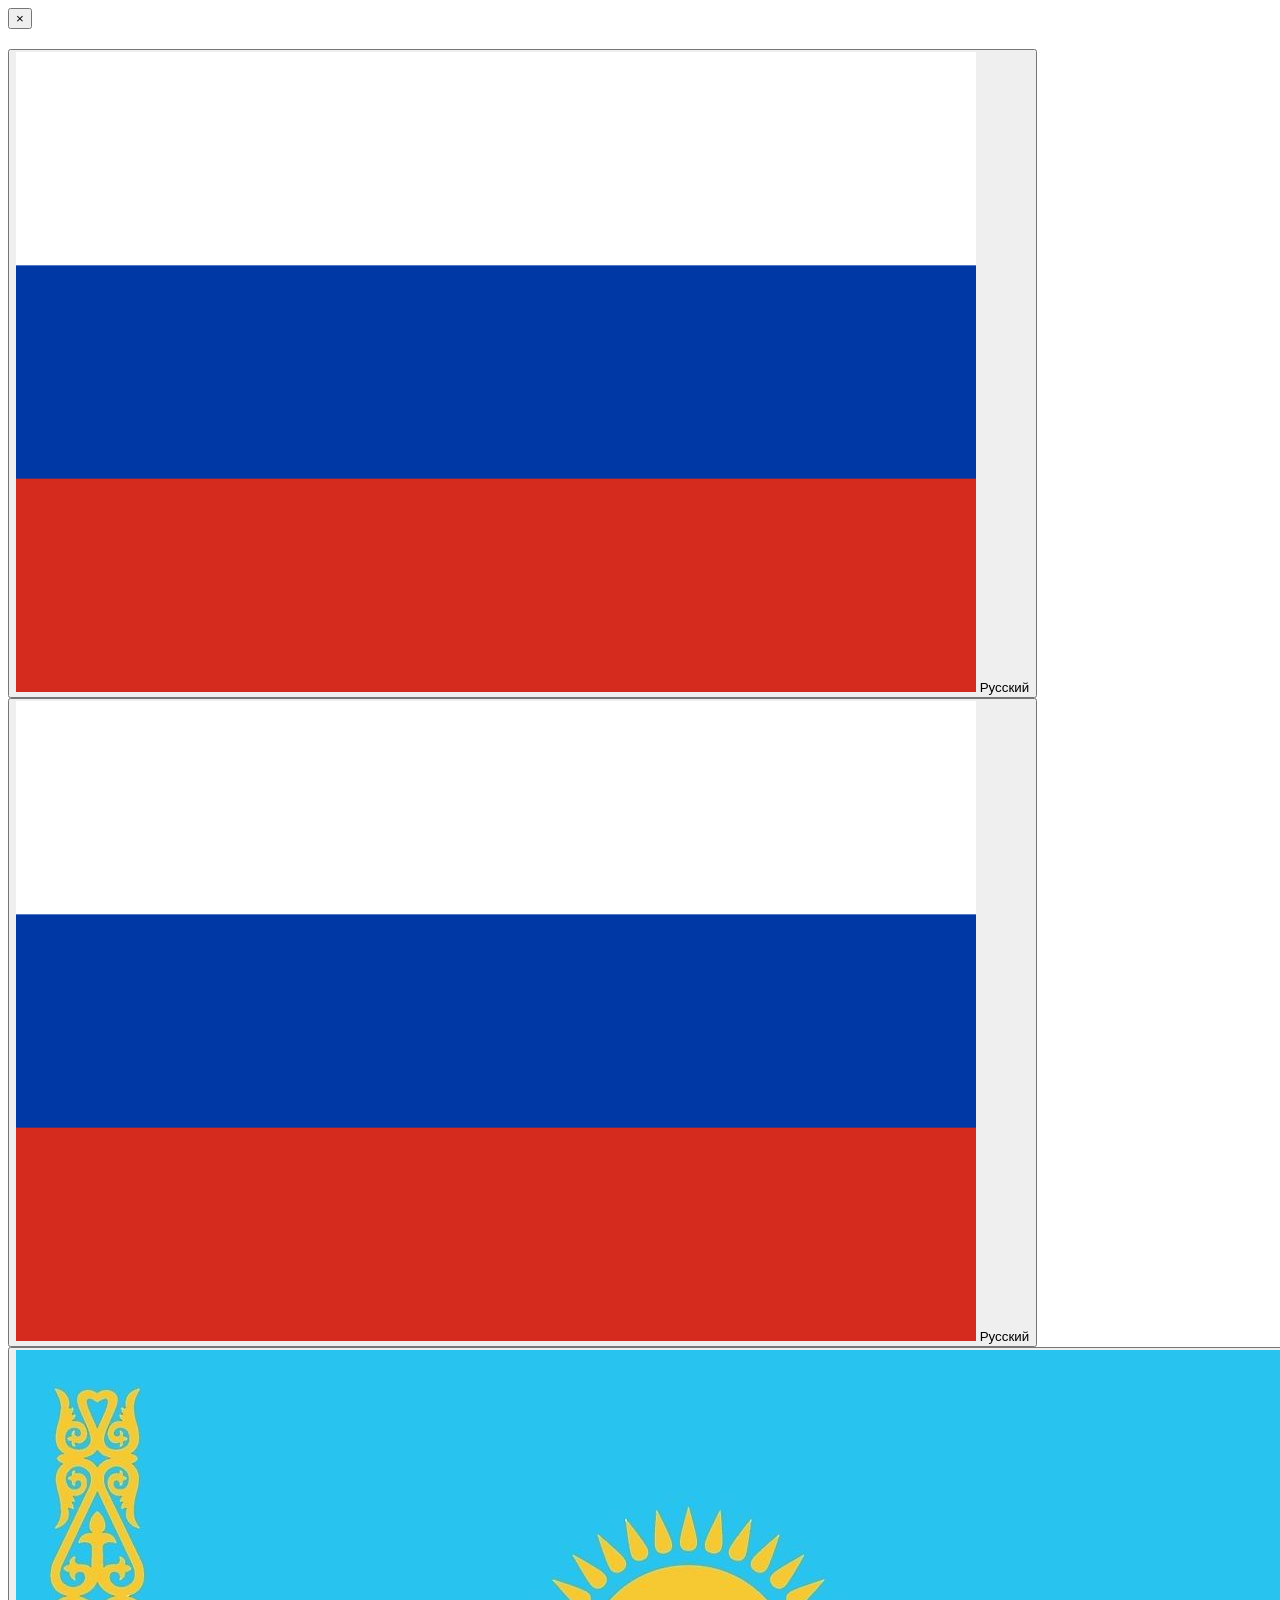
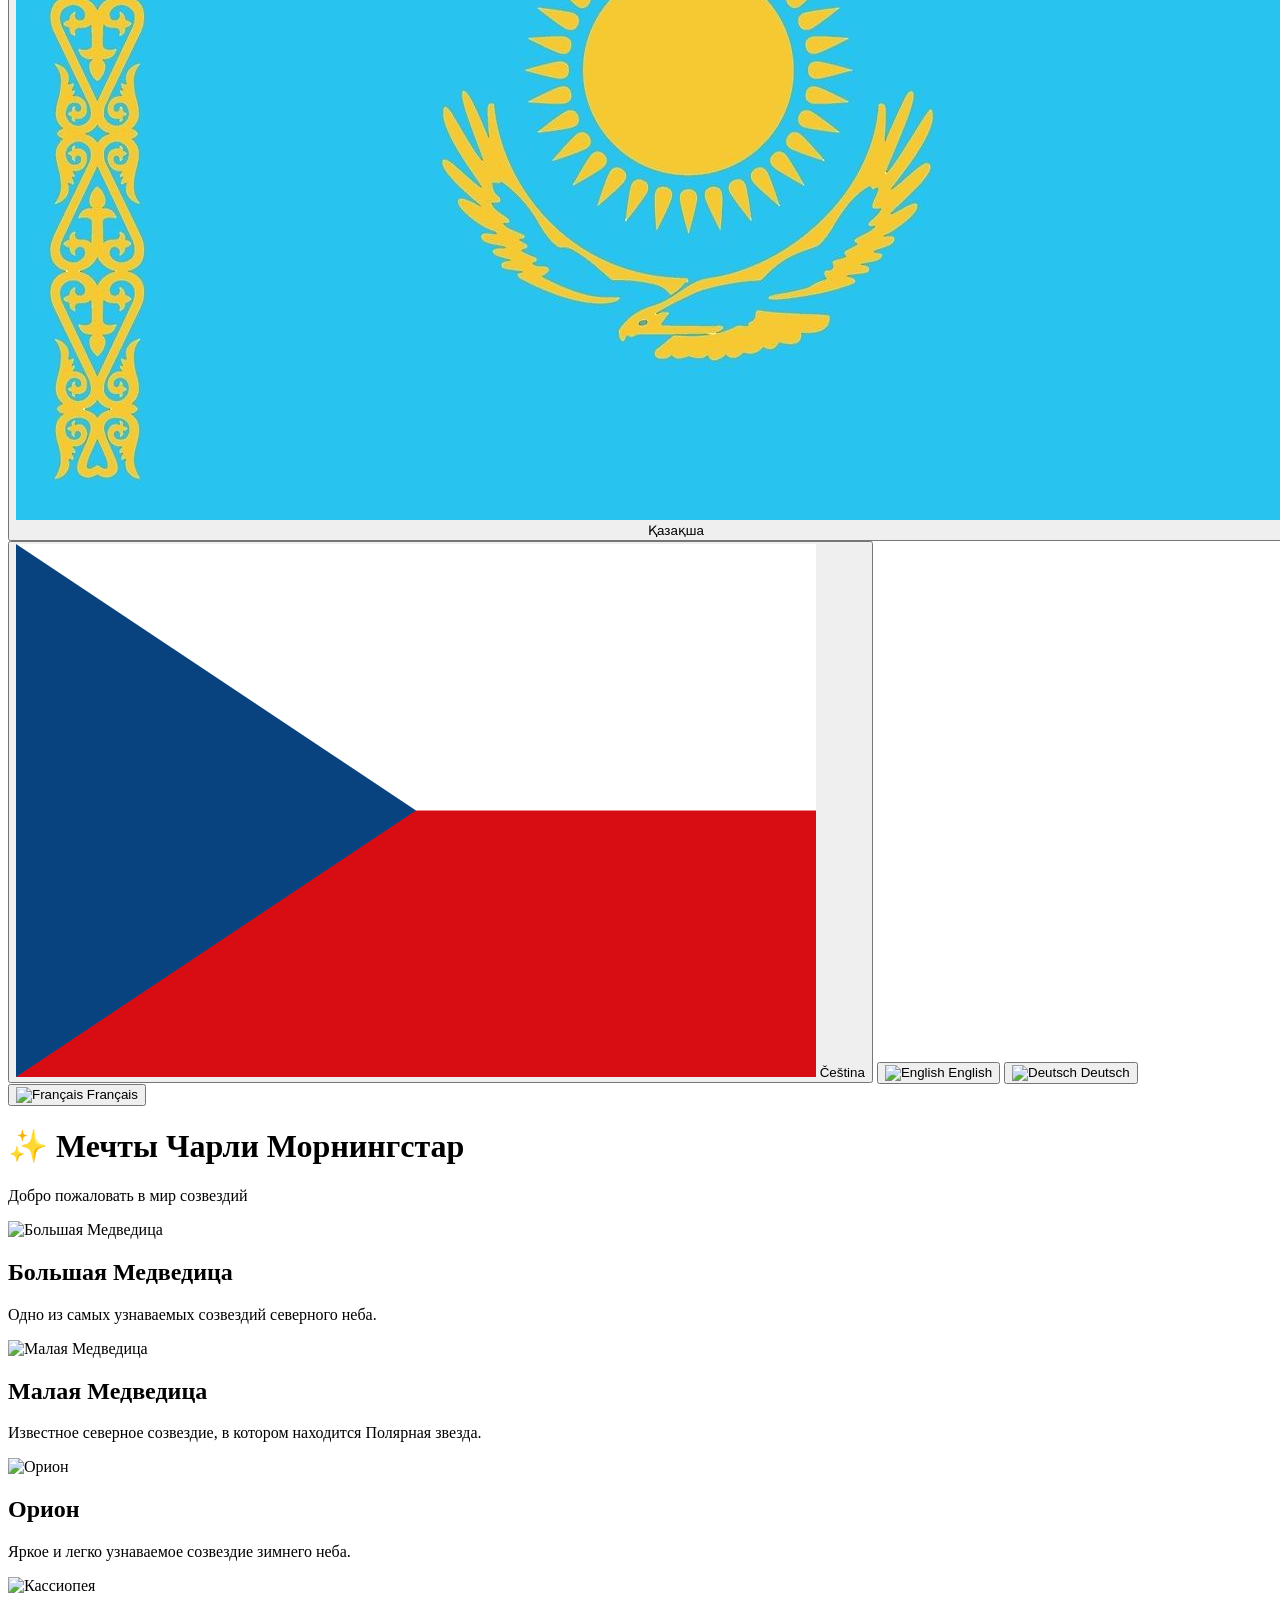
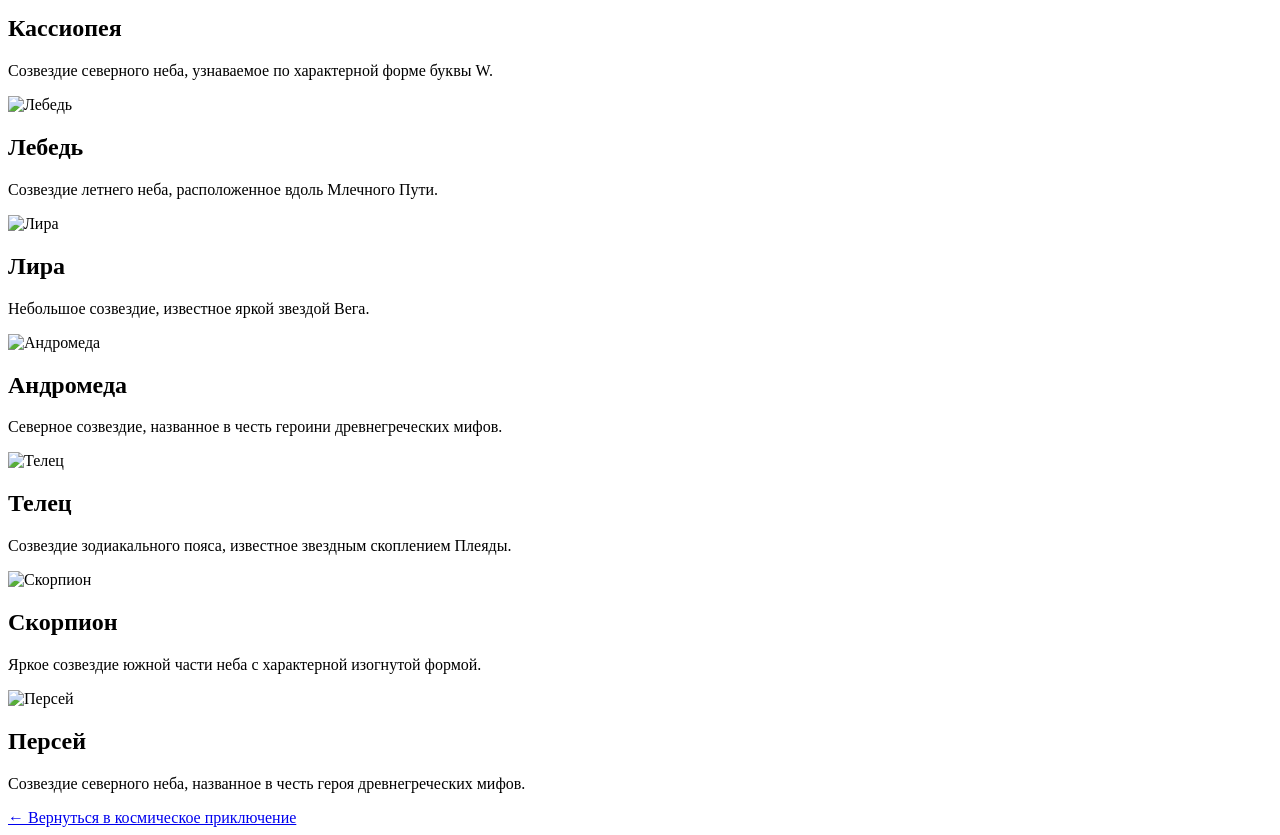
==== constellations.html @ 30974a4d "Добавлена страница созвездий" ====
<!DOCTYPE html>
<html lang="ru">
<head>
    <meta charset="UTF-8">
    <meta name="viewport" content="width=device-width, initial-scale=1.0">
    <title>Мечты Чарли Морнингстар</title>

    <link rel="stylesheet" href="constellations.css">
    <script src="script.js"></script>
</head>
<div id="constellation-modal" class="modal">
    <div class="modal-content">
        <button class="modal-close" onclick="closeModal()">×</button>
        <img id="modal-image" src="" alt="">
        <h2 id="modal-title"></h2>
        <p id="modal-description"></p>
    </div>
</div>

<script>
let currentConstellation = null;

function openModal(title, image, description) {
    currentConstellation = title;
    const data = constellationTranslations[currentLanguage];

    const translatedTitle =
        data?.names?.[title] || title;

    const translatedDescription =
        data?.descriptions?.[title] || description;

    document.getElementById("modal-title").textContent = translatedTitle;
    document.getElementById("modal-image").src = image;
    document.getElementById("modal-image").alt = translatedTitle;
    document.getElementById("modal-description").textContent = translatedDescription;

    document.getElementById("constellation-modal").style.display = "flex";
}

function closeModal() {
    document.getElementById("constellation-modal").style.display = "none";
}

document.getElementById("constellation-modal").addEventListener("click", function(event) {
    if (event.target === this) {
        closeModal();
    }
});

document.addEventListener("keydown", function(event) {
    if (event.key === "Escape") {
        closeModal();
    }
});
</script>
<body>

    <div class="space-background">
    <div class="stars"></div>
    <div class="meteor meteor-1"></div>
    <div class="meteor meteor-2"></div>
    <div class="meteor meteor-3"></div>
</div>

    <header class="constellation-header">
        <div class="language-menu">
    <button
        class="language-button"
        id="languageButton"
        onclick="toggleLanguageMenu()"
    >
        <img src="images/russia.png" alt="Русский">
        Русский
    </button>

    <div class="language-dropdown" id="languageDropdown">
        <button onclick="changeLanguage('ru')">
            <img src="images/russia.png" alt="Русский">
            Русский
        </button>

        <button onclick="changeLanguage('kk')">
            <img src="images/kazakhstan.png" alt="Қазақша">
            Қазақша
        </button>

        <button onclick="changeLanguage('cs')">
            <img src="images/czechia.png" alt="Čeština">
            Čeština
        </button>
        <button onclick="changeLanguage('en')">
            <img src="images/usa.png" alt="English">
            English
        </button>
        <button onclick="changeLanguage('de')">
            <img src="images/germany.png" alt="Deutsch">
            Deutsch
        </button>
        <button onclick="changeLanguage('fr')">
    <img src="images/france.png" alt="Français">
    Français
</button>
    </div>
</div>
        <h1 id="constellationTitle">✨ Мечты Чарли Морнингстар</h1>
        <p id="constellationSubtitle">Добро пожаловать в мир созвездий</p>
    </header>

    <main class="constellation-space">

       <div class="constellation-list">

        <div class="constellation-card" data-constellation="Большая Медведица"
     onclick="openModal(
        'Большая Медведица',
        './images/big_dipper.jpg',
        'Одно из самых узнаваемых созвездий северного неба. Ярчайшая звезда — Алиот.'
     )">
        <img src="./images/big_dipper.jpg" alt="Большая Медведица">
        <h2>Большая Медведица</h2>
        <p>Одно из самых узнаваемых созвездий северного неба.</p>
    </div>
<div class="constellation-card" data-constellation="Малая Медведица"
     onclick="openModal(
        'Малая Медведица',
        './images/ursa_minor.jpg',
        'Северное созвездие, в котором находится Полярная звезда.'
     )">
        <img src="images/ursa_minor.jpg" alt="Малая Медведица">
        <h2>Малая Медведица</h2>
        <p>Известное северное созвездие, в котором находится Полярная звезда.</p>
    </div>

    <div class="constellation-card" data-constellation="Орион"
     onclick="openModal(
        'Орион',
        './images/orion.jpg',
        'Одно из самых узнаваемых созвездий зимнего неба.'
     )">
        <img src="images/orion.jpg" alt="Орион">
        <h2>Орион</h2>
        <p>Яркое и легко узнаваемое созвездие зимнего неба.</p>
    </div>

    <div class="constellation-card" data-constellation="Кассиопея"
     onclick="openModal(
        'Кассиопея',
        './images/cassiopeia.jpg',
        'Северное созвездие, известное характерной формой буквы W.'
     )">
        <img src="images/cassiopeia.jpg" alt="Кассиопея">
        <h2>Кассиопея</h2>
        <p>Созвездие северного неба, узнаваемое по характерной форме буквы W.</p>
    </div>

    <div class="constellation-card" data-constellation="Лебедь"
     onclick="openModal(
        'Лебедь',
        './images/cygnus.jpg',
        'Созвездие северного неба, расположенное вдоль Млечного Пути.'
     )">
        <img src="images/cygnus.jpg" alt="Лебедь">
        <h2>Лебедь</h2>
        <p>Созвездие летнего неба, расположенное вдоль Млечного Пути.</p>
    </div>

    <div class="constellation-card" data-constellation="Лира"
     onclick="openModal(
        'Лира',
        './images/lyra.jpg',
        'Небольшое созвездие, известное яркой звездой Вега.'
     )">
        <img src="images/lyra.jpg" alt="Лира">
        <h2>Лира</h2>
        <p>Небольшое созвездие, известное яркой звездой Вега.</p>
    </div>

    <div class="constellation-card" data-constellation="Андромеда"
     onclick="openModal(
        'Андромеда',
        './images/andromeda.jpg',
        'Северное созвездие, названное в честь героини древнегреческих мифов.'
     )">
        <img src="images/andromeda.jpg" alt="Андромеда">
        <h2>Андромеда</h2>
        <p>Северное созвездие, названное в честь героини древнегреческих мифов.</p>
    </div>

    <div class="constellation-card" data-constellation="Телец"
     onclick="openModal(
        'Телец',
        './images/taurus.jpg',
        'Зодиакальное созвездие, известное звездным скоплением Плеяды.'
     )">
        <img src="images/taurus.jpg" alt="Телец">
        <h2>Телец</h2>
        <p>Созвездие зодиакального пояса, известное звездным скоплением Плеяды.</p>
    </div>

    <div class="constellation-card" data-constellation="Скорпион"
     onclick="openModal(
        'Скорпион',
        './images/scorpius.jpg',
        'Яркое созвездие южного неба с характерной изогнутой формой.'
     )">
        <img src="images/scorpius.jpg" alt="Скорпион">
        <h2>Скорпион</h2>
        <p>Яркое созвездие южной части неба с характерной изогнутой формой.</p>
    </div>

    <div class="constellation-card" data-constellation="Персей"
     onclick="openModal(
        'Персей',
        './images/perseus.jpg',
        'Созвездие северного неба, названное в честь героя древнегреческих мифов.'
     )">
        <img src="images/perseus.jpg" alt="Персей">
        <h2>Персей</h2>
        <p>Созвездие северного неба, названное в честь героя древнегреческих мифов.</p>
</div>
</div>

    </main>

    <a href="index.html" class="back-button" id="constellationBack">
        ← Вернуться в космическое приключение
    </a>
<script src="constellations.js"></script>
</body>
</html>
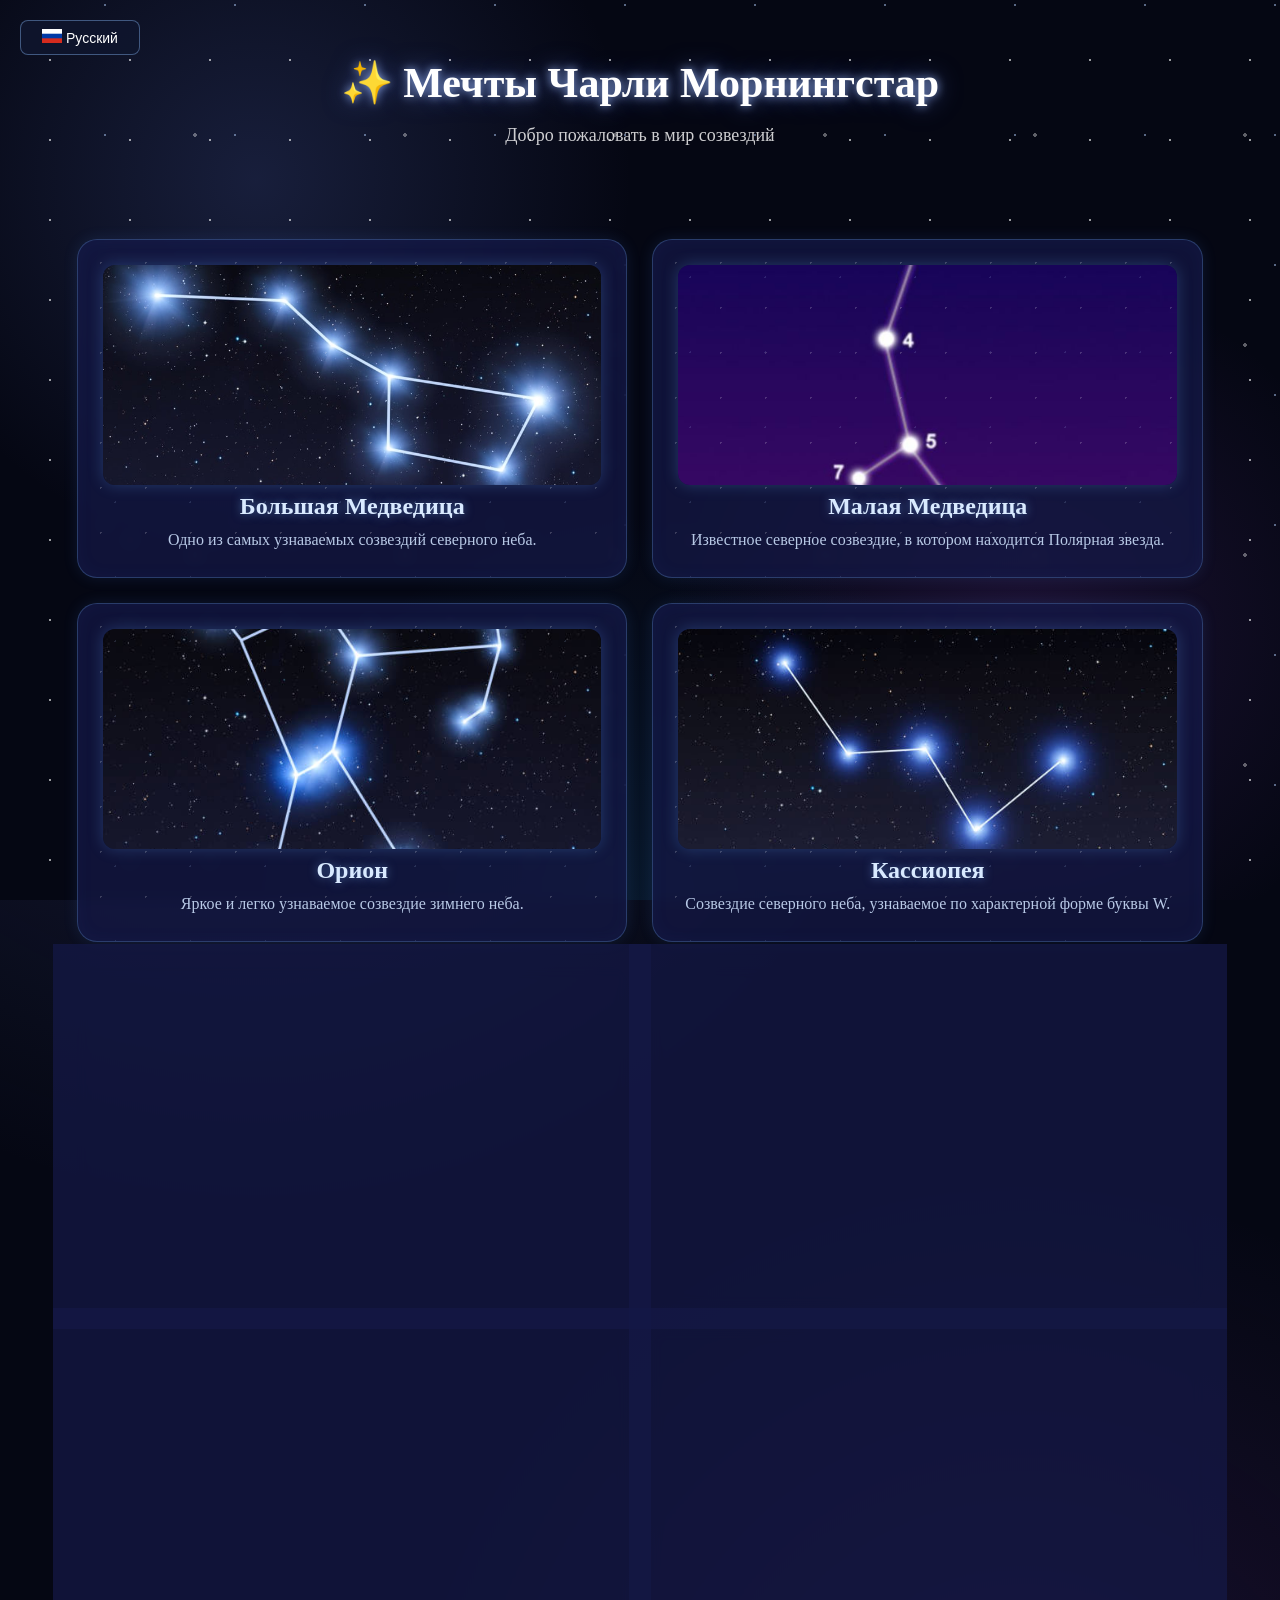
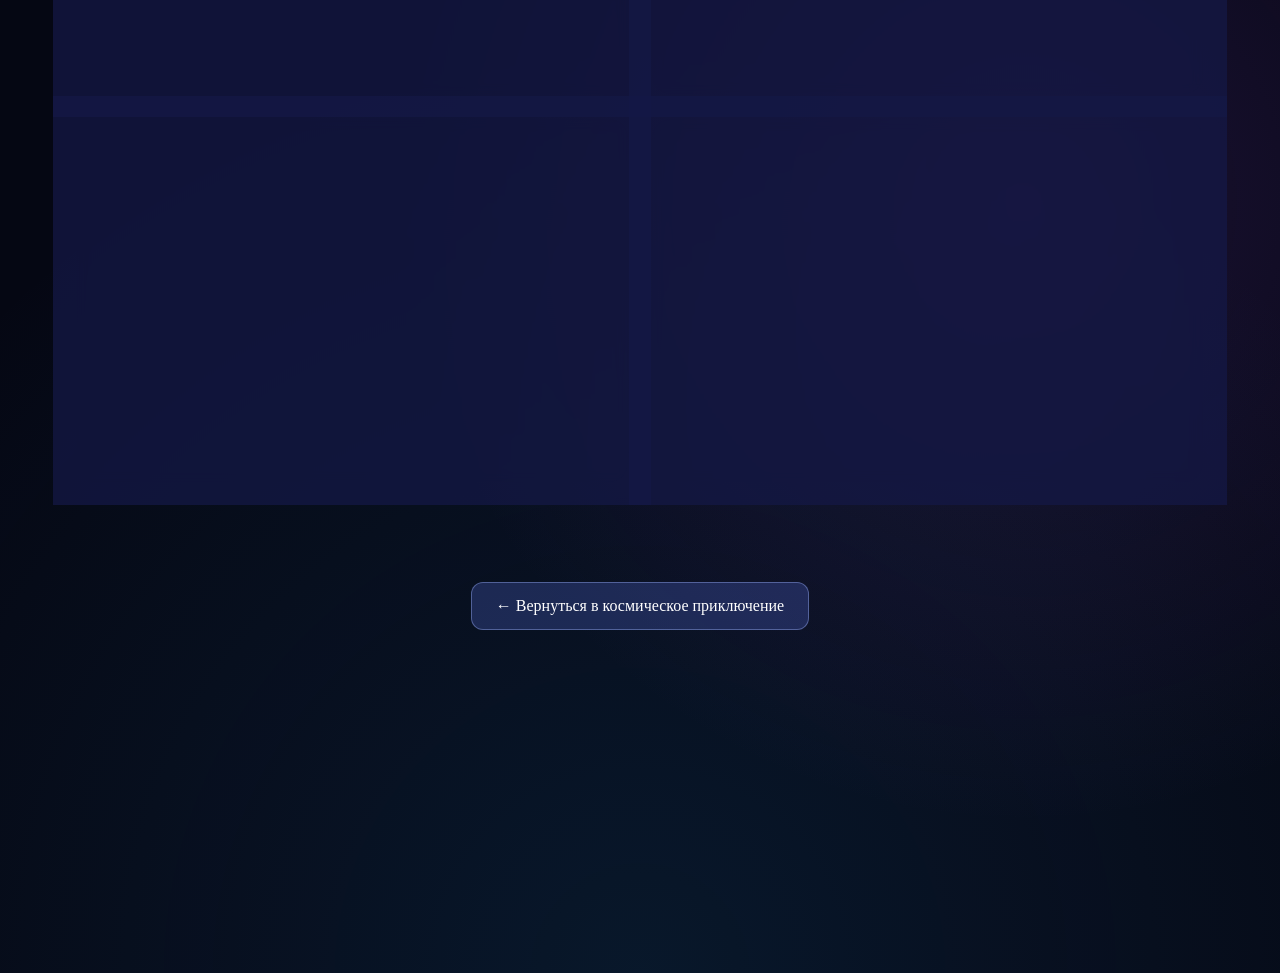
==== commit d7bb72a3: "Update space adventure website" ====
--- a/constellations.html
+++ b/constellations.html
@@ -1,231 +1,704 @@
 <!DOCTYPE html>
 <html lang="ru">
+
 <head>
     <meta charset="UTF-8">
     <meta name="viewport" content="width=device-width, initial-scale=1.0">
-    <title>Мечты Чарли Морнингстар</title>
+
+    <title id="pageTitle">Мечты Чарли Морнингстар</title>
 
     <link rel="stylesheet" href="constellations.css">
+
     <script src="script.js"></script>
 </head>
+
+<body>
+
 <div id="constellation-modal" class="modal">
+
     <div class="modal-content">
-        <button class="modal-close" onclick="closeModal()">×</button>
-        <img id="modal-image" src="" alt="">
+
+        <button
+            class="modal-close"
+            onclick="closeModal()"
+        >
+            ×
+        </button>
+
+        <img
+            id="modal-image"
+            src=""
+            alt=""
+        >
+
         <h2 id="modal-title"></h2>
+
         <p id="modal-description"></p>
+
     </div>
+
 </div>
 
+
 <script>
+
 let currentConstellation = null;
 
-function openModal(title, image, description) {
+
+function openModal(title, image) {
+
     currentConstellation = title;
-    const data = constellationTranslations[currentLanguage];
+
+    const data =
+        constellationPageTranslations[currentLanguage] ||
+        constellationPageTranslations.ru;
+
 
     const translatedTitle =
-        data?.names?.[title] || title;
+        data.names?.[title] || title;
+
 
     const translatedDescription =
-        data?.descriptions?.[title] || description;
-
-    document.getElementById("modal-title").textContent = translatedTitle;
-    document.getElementById("modal-image").src = image;
-    document.getElementById("modal-image").alt = translatedTitle;
-    document.getElementById("modal-description").textContent = translatedDescription;
-
-    document.getElementById("constellation-modal").style.display = "flex";
+        data.descriptions?.[title] || "";
+
+
+    document.getElementById(
+        "modal-title"
+    ).textContent =
+        translatedTitle;
+
+
+    document.getElementById(
+        "modal-image"
+    ).src =
+        image;
+
+
+    document.getElementById(
+        "modal-image"
+    ).alt =
+        translatedTitle;
+
+
+    document.getElementById(
+        "modal-description"
+    ).textContent =
+        translatedDescription;
+
+
+    document.getElementById(
+        "constellation-modal"
+    ).style.display =
+        "flex";
 }
 
+
 function closeModal() {
-    document.getElementById("constellation-modal").style.display = "none";
+
+    document.getElementById(
+        "constellation-modal"
+    ).style.display =
+        "none";
 }
 
-document.getElementById("constellation-modal").addEventListener("click", function(event) {
-    if (event.target === this) {
-        closeModal();
+
+document.addEventListener(
+    "DOMContentLoaded",
+    function () {
+
+        const modal =
+            document.getElementById(
+                "constellation-modal"
+            );
+
+
+        modal.addEventListener(
+            "click",
+            function (event) {
+
+                if (event.target === this) {
+                    closeModal();
+                }
+
+            }
+        );
+
+
+        document.addEventListener(
+            "keydown",
+            function (event) {
+
+                if (event.key === "Escape") {
+                    closeModal();
+                }
+
+            }
+        );
+
     }
-});
-
-document.addEventListener("keydown", function(event) {
-    if (event.key === "Escape") {
-        closeModal();
-    }
-});
+);
+
 </script>
-<body>
-
-    <div class="space-background">
+
+
+<div class="space-background">
+
     <div class="stars"></div>
+
     <div class="meteor meteor-1"></div>
+
     <div class="meteor meteor-2"></div>
+
     <div class="meteor meteor-3"></div>
+
 </div>
 
-    <header class="constellation-header">
-        <div class="language-menu">
-    <button
-        class="language-button"
-        id="languageButton"
-        onclick="toggleLanguageMenu()"
-    >
-        <img src="images/russia.png" alt="Русский">
-        Русский
-    </button>
-
-    <div class="language-dropdown" id="languageDropdown">
-        <button onclick="changeLanguage('ru')">
-            <img src="images/russia.png" alt="Русский">
+
+<header class="constellation-header">
+
+
+    <div class="language-menu">
+
+
+        <button
+            class="language-button"
+            id="languageButton"
+            onclick="toggleLanguageMenu()"
+        >
+
+            <img
+                src="images/russia.png"
+                alt="Русский"
+            >
+
             Русский
+
         </button>
 
-        <button onclick="changeLanguage('kk')">
-            <img src="images/kazakhstan.png" alt="Қазақша">
-            Қазақша
-        </button>
-
-        <button onclick="changeLanguage('cs')">
-            <img src="images/czechia.png" alt="Čeština">
-            Čeština
-        </button>
-        <button onclick="changeLanguage('en')">
-            <img src="images/usa.png" alt="English">
-            English
-        </button>
-        <button onclick="changeLanguage('de')">
-            <img src="images/germany.png" alt="Deutsch">
-            Deutsch
-        </button>
-        <button onclick="changeLanguage('fr')">
-    <img src="images/france.png" alt="Français">
-    Français
-</button>
+
+        <div
+            class="language-dropdown"
+            id="languageDropdown"
+        >
+
+
+            <button
+                onclick="changeLanguage('ru')"
+            >
+
+                <img
+                    src="images/russia.png"
+                    alt="Русский"
+                >
+
+                Русский
+
+            </button>
+
+
+            <button
+                onclick="changeLanguage('kk')"
+            >
+
+                <img
+                    src="images/kazakhstan.png"
+                    alt="Қазақша"
+                >
+
+                Қазақша
+
+            </button>
+
+
+            <button
+                onclick="changeLanguage('cs')"
+            >
+
+                <img
+                    src="images/czechia.png"
+                    alt="Čeština"
+                >
+
+                Čeština
+
+            </button>
+
+
+            <button
+                onclick="changeLanguage('en')"
+            >
+
+                <img
+                    src="images/usa.png"
+                    alt="English"
+                >
+
+                English
+
+            </button>
+
+
+            <button
+                onclick="changeLanguage('de')"
+            >
+
+                <img
+                    src="images/germany.png"
+                    alt="Deutsch"
+                >
+
+                Deutsch
+
+            </button>
+
+
+            <button
+                onclick="changeLanguage('fr')"
+            >
+
+                <img
+                    src="images/france.png"
+                    alt="Français"
+                >
+
+                Français
+
+            </button>
+
+
+        </div>
+
     </div>
-</div>
-        <h1 id="constellationTitle">✨ Мечты Чарли Морнингстар</h1>
-        <p id="constellationSubtitle">Добро пожаловать в мир созвездий</p>
-    </header>
-
-    <main class="constellation-space">
-
-       <div class="constellation-list">
-
-        <div class="constellation-card" data-constellation="Большая Медведица"
-     onclick="openModal(
-        'Большая Медведица',
-        './images/big_dipper.jpg',
-        'Одно из самых узнаваемых созвездий северного неба. Ярчайшая звезда — Алиот.'
-     )">
-        <img src="./images/big_dipper.jpg" alt="Большая Медведица">
-        <h2>Большая Медведица</h2>
-        <p>Одно из самых узнаваемых созвездий северного неба.</p>
+
+
+    <h1 id="constellationTitle">
+        ✨ Мечты Чарли Морнингстар
+    </h1>
+
+
+    <p id="constellationSubtitle">
+
+        Добро пожаловать в мир созвездий
+
+    </p>
+
+
+</header>
+
+
+<main class="constellation-space">
+
+
+    <div class="constellation-list">
+
+
+        <!-- Большая Медведица -->
+
+        <div
+            class="constellation-card"
+            data-constellation="Большая Медведица"
+            onclick="openModal(
+                'Большая Медведица',
+                './images/big_dipper.jpg'
+            )"
+        >
+
+            <img
+                src="./images/big_dipper.jpg"
+                alt="Большая Медведица"
+            >
+
+
+            <h2
+                data-original-name="Большая Медведица"
+            >
+
+                Большая Медведица
+
+            </h2>
+
+
+            <p
+                class="constellation-description"
+                data-original-name="Большая Медведица"
+            >
+
+                Одно из самых узнаваемых созвездий северного неба.
+
+            </p>
+
+        </div>
+
+
+
+        <!-- Малая Медведица -->
+
+        <div
+            class="constellation-card"
+            data-constellation="Малая Медведица"
+            onclick="openModal(
+                'Малая Медведица',
+                './images/ursa_minor.jpg'
+            )"
+        >
+
+            <img
+                src="./images/ursa_minor.jpg"
+                alt="Малая Медведица"
+            >
+
+
+            <h2
+                data-original-name="Малая Медведица"
+            >
+
+                Малая Медведица
+
+            </h2>
+
+
+            <p
+                class="constellation-description"
+                data-original-name="Малая Медведица"
+            >
+
+                Известное северное созвездие, в котором находится Полярная звезда.
+
+            </p>
+
+        </div>
+
+
+
+        <!-- Орион -->
+
+        <div
+            class="constellation-card"
+            data-constellation="Орион"
+            onclick="openModal(
+                'Орион',
+                './images/orion.jpg'
+            )"
+        >
+
+            <img
+                src="./images/orion.jpg"
+                alt="Орион"
+            >
+
+
+            <h2
+                data-original-name="Орион"
+            >
+
+                Орион
+
+            </h2>
+
+
+            <p
+                class="constellation-description"
+                data-original-name="Орион"
+            >
+
+                Яркое и легко узнаваемое созвездие зимнего неба.
+
+            </p>
+
+        </div>
+
+
+
+        <!-- Кассиопея -->
+
+        <div
+            class="constellation-card"
+            data-constellation="Кассиопея"
+            onclick="openModal(
+                'Кассиопея',
+                './images/cassiopeia.jpg'
+            )"
+        >
+
+            <img
+                src="./images/cassiopeia.jpg"
+                alt="Кассиопея"
+            >
+
+
+            <h2
+                data-original-name="Кассиопея"
+            >
+
+                Кассиопея
+
+            </h2>
+
+
+            <p
+                class="constellation-description"
+                data-original-name="Кассиопея"
+            >
+
+                Созвездие северного неба, узнаваемое по характерной форме буквы W.
+
+            </p>
+
+        </div>
+
+
+
+        <!-- Лебедь -->
+
+        <div
+            class="constellation-card"
+            data-constellation="Лебедь"
+            onclick="openModal(
+                'Лебедь',
+                './images/cygnus.jpg'
+            )"
+        >
+
+            <img
+                src="./images/cygnus.jpg"
+                alt="Лебедь"
+            >
+
+
+            <h2
+                data-original-name="Лебедь"
+            >
+
+                Лебедь
+
+            </h2>
+
+
+            <p
+                class="constellation-description"
+                data-original-name="Лебедь"
+            >
+
+                Созвездие летнего неба, расположенное вдоль Млечного Пути.
+
+            </p>
+
+        </div>
+
+
+
+        <!-- Лира -->
+
+        <div
+            class="constellation-card"
+            data-constellation="Лира"
+            onclick="openModal(
+                'Лира',
+                './images/lyra.jpg'
+            )"
+        >
+
+            <img
+                src="./images/lyra.jpg"
+                alt="Лира"
+            >
+
+
+            <h2
+                data-original-name="Лира"
+            >
+
+                Лира
+
+            </h2>
+
+
+            <p
+                class="constellation-description"
+                data-original-name="Лира"
+            >
+
+                Небольшое созвездие, известное яркой звездой Вега.
+
+            </p>
+
+        </div>
+
+
+
+        <!-- Андромеда -->
+
+        <div
+            class="constellation-card"
+            data-constellation="Андромеда"
+            onclick="openModal(
+                'Андромеда',
+                './images/andromeda.jpg'
+            )"
+        >
+
+            <img
+                src="./images/andromeda.jpg"
+                alt="Андромеда"
+            >
+
+
+            <h2
+                data-original-name="Андромеда"
+            >
+
+                Андромеда
+
+            </h2>
+
+
+            <p
+                class="constellation-description"
+                data-original-name="Андромеда"
+            >
+
+                Северное созвездие, названное в честь героини древнегреческих мифов.
+
+            </p>
+
+        </div>
+
+
+
+        <!-- Телец -->
+
+        <div
+            class="constellation-card"
+            data-constellation="Телец"
+            onclick="openModal(
+                'Телец',
+                './images/taurus.jpg'
+            )"
+        >
+
+            <img
+                src="./images/taurus.jpg"
+                alt="Телец"
+            >
+
+
+            <h2
+                data-original-name="Телец"
+            >
+
+                Телец
+
+            </h2>
+
+
+            <p
+                class="constellation-description"
+                data-original-name="Телец"
+            >
+
+                Созвездие зодиакального пояса, известное звездным скоплением Плеяды.
+
+            </p>
+
+        </div>
+
+
+
+        <!-- Скорпион -->
+
+        <div
+            class="constellation-card"
+            data-constellation="Скорпион"
+            onclick="openModal(
+                'Скорпион',
+                './images/scorpius.jpg'
+            )"
+        >
+
+            <img
+                src="./images/scorpius.jpg"
+                alt="Скорпион"
+            >
+
+
+            <h2
+                data-original-name="Скорпион"
+            >
+
+                Скорпион
+
+            </h2>
+
+
+            <p
+                class="constellation-description"
+                data-original-name="Скорпион"
+            >
+
+                Яркое созвездие южной части неба с характерной изогнутой формой.
+
+            </p>
+
+        </div>
+
+
+
+        <!-- Персей -->
+
+        <div
+            class="constellation-card"
+            data-constellation="Персей"
+            onclick="openModal(
+                'Персей',
+                './images/perseus.jpg'
+            )"
+        >
+
+            <img
+                src="./images/perseus.jpg"
+                alt="Персей"
+            >
+
+
+            <h2
+                data-original-name="Персей"
+            >
+
+                Персей
+
+            </h2>
+
+
+            <p
+                class="constellation-description"
+                data-original-name="Персей"
+            >
+
+                Созвездие северного неба, названное в честь героя древнегреческих мифов.
+
+            </p>
+
+        </div>
+
+
     </div>
-<div class="constellation-card" data-constellation="Малая Медведица"
-     onclick="openModal(
-        'Малая Медведица',
-        './images/ursa_minor.jpg',
-        'Северное созвездие, в котором находится Полярная звезда.'
-     )">
-        <img src="images/ursa_minor.jpg" alt="Малая Медведица">
-        <h2>Малая Медведица</h2>
-        <p>Известное северное созвездие, в котором находится Полярная звезда.</p>
-    </div>
-
-    <div class="constellation-card" data-constellation="Орион"
-     onclick="openModal(
-        'Орион',
-        './images/orion.jpg',
-        'Одно из самых узнаваемых созвездий зимнего неба.'
-     )">
-        <img src="images/orion.jpg" alt="Орион">
-        <h2>Орион</h2>
-        <p>Яркое и легко узнаваемое созвездие зимнего неба.</p>
-    </div>
-
-    <div class="constellation-card" data-constellation="Кассиопея"
-     onclick="openModal(
-        'Кассиопея',
-        './images/cassiopeia.jpg',
-        'Северное созвездие, известное характерной формой буквы W.'
-     )">
-        <img src="images/cassiopeia.jpg" alt="Кассиопея">
-        <h2>Кассиопея</h2>
-        <p>Созвездие северного неба, узнаваемое по характерной форме буквы W.</p>
-    </div>
-
-    <div class="constellation-card" data-constellation="Лебедь"
-     onclick="openModal(
-        'Лебедь',
-        './images/cygnus.jpg',
-        'Созвездие северного неба, расположенное вдоль Млечного Пути.'
-     )">
-        <img src="images/cygnus.jpg" alt="Лебедь">
-        <h2>Лебедь</h2>
-        <p>Созвездие летнего неба, расположенное вдоль Млечного Пути.</p>
-    </div>
-
-    <div class="constellation-card" data-constellation="Лира"
-     onclick="openModal(
-        'Лира',
-        './images/lyra.jpg',
-        'Небольшое созвездие, известное яркой звездой Вега.'
-     )">
-        <img src="images/lyra.jpg" alt="Лира">
-        <h2>Лира</h2>
-        <p>Небольшое созвездие, известное яркой звездой Вега.</p>
-    </div>
-
-    <div class="constellation-card" data-constellation="Андромеда"
-     onclick="openModal(
-        'Андромеда',
-        './images/andromeda.jpg',
-        'Северное созвездие, названное в честь героини древнегреческих мифов.'
-     )">
-        <img src="images/andromeda.jpg" alt="Андромеда">
-        <h2>Андромеда</h2>
-        <p>Северное созвездие, названное в честь героини древнегреческих мифов.</p>
-    </div>
-
-    <div class="constellation-card" data-constellation="Телец"
-     onclick="openModal(
-        'Телец',
-        './images/taurus.jpg',
-        'Зодиакальное созвездие, известное звездным скоплением Плеяды.'
-     )">
-        <img src="images/taurus.jpg" alt="Телец">
-        <h2>Телец</h2>
-        <p>Созвездие зодиакального пояса, известное звездным скоплением Плеяды.</p>
-    </div>
-
-    <div class="constellation-card" data-constellation="Скорпион"
-     onclick="openModal(
-        'Скорпион',
-        './images/scorpius.jpg',
-        'Яркое созвездие южного неба с характерной изогнутой формой.'
-     )">
-        <img src="images/scorpius.jpg" alt="Скорпион">
-        <h2>Скорпион</h2>
-        <p>Яркое созвездие южной части неба с характерной изогнутой формой.</p>
-    </div>
-
-    <div class="constellation-card" data-constellation="Персей"
-     onclick="openModal(
-        'Персей',
-        './images/perseus.jpg',
-        'Созвездие северного неба, названное в честь героя древнегреческих мифов.'
-     )">
-        <img src="images/perseus.jpg" alt="Персей">
-        <h2>Персей</h2>
-        <p>Созвездие северного неба, названное в честь героя древнегреческих мифов.</p>
-</div>
-</div>
-
-    </main>
-
-    <a href="index.html" class="back-button" id="constellationBack">
-        ← Вернуться в космическое приключение
-    </a>
+
+</main>
+
+
+<a
+    href="index.html"
+    class="back-button"
+    id="constellationBack"
+>
+
+    ← Вернуться в космическое приключение
+
+</a>
+
+
 <script src="constellations.js"></script>
+
+
 </body>
 </html>
--- a/constellations.css
+++ b/constellations.css
@@ -0,0 +1,537 @@
+* {
+    box-sizing: border-box;
+}
+
+body {
+    background:
+        radial-gradient(circle at 20% 20%, rgba(80, 100, 180, 0.25), transparent 30%),
+        radial-gradient(circle at 80% 70%, rgba(120, 60, 180, 0.2), transparent 30%),
+        radial-gradient(circle at 50% 100%, rgba(30, 120, 180, 0.15), transparent 35%),
+        #050713;
+
+    color: white;
+}
+
+.constellation-header {
+    text-align: center;
+    padding: 50px 20px 25px;
+}
+
+.constellation-header h1 {
+    margin: 0;
+    font-size: 42px;
+    text-shadow:
+        0 0 10px rgba(160, 190, 255, 0.8),
+        0 0 25px rgba(100, 140, 255, 0.5);
+}
+
+.constellation-header p {
+    font-size: 18px;
+    opacity: 0.8;
+}
+
+.constellation-space {
+    width: 100%;
+    min-height: 65vh;
+    padding: 20px;
+}
+
+.empty-space {
+    position: relative;
+    min-height: 60vh;
+    display: flex;
+    flex-direction: column;
+    justify-content: center;
+    align-items: center;
+    text-align: center;
+    border-radius: 25px;
+    background:
+        radial-gradient(circle at center, rgba(40, 60, 130, 0.25), transparent 65%);
+    overflow: hidden;
+}
+
+.empty-space h2 {
+    position: relative;
+    z-index: 2;
+    font-size: 30px;
+}
+
+.empty-space p {
+    position: relative;
+    z-index: 2;
+    max-width: 600px;
+    font-size: 18px;
+    opacity: 0.75;
+}
+
+.stars {
+    position: absolute;
+    inset: 0;
+    background-image:
+        radial-gradient(circle, white 1px, transparent 1px),
+        radial-gradient(circle, white 1px, transparent 1px),
+        radial-gradient(circle, white 2px, transparent 2px);
+    background-size:
+        90px 90px,
+        150px 150px,
+        230px 230px;
+    background-position:
+        10px 20px,
+        60px 80px,
+        120px 30px;
+    opacity: 0.6;
+}
+
+.back-button {
+    display: block;
+    width: fit-content;
+    margin: 20px auto 45px;
+    padding: 14px 24px;
+    color: white;
+    text-decoration: none;
+    background: rgba(70, 90, 180, 0.35);
+    border: 1px solid rgba(160, 180, 255, 0.4);
+    border-radius: 12px;
+    transition: 0.3s;
+}
+
+.back-button:hover {
+    transform: translateY(-3px);
+    background: rgba(90, 110, 210, 0.55);
+    box-shadow: 0 0 20px rgba(100, 140, 255, 0.4);
+}
+.constellation-list {
+    position: relative;
+    z-index: 2;
+
+    width: min(1200px, 92%);
+    margin: 30px auto 60px;
+
+    display: grid;
+    grid-template-columns: repeat(2, 1fr);
+    gap: 25px;
+}
+
+.constellation-card {
+    padding: 25px;
+
+    text-align: center;
+
+    background: rgba(20, 25, 70, 0.75);
+    border: 1px solid rgba(160, 170, 255, 0.35);
+    border-radius: 20px;
+
+    box-shadow:
+        0 0 15px rgba(100, 120, 255, 0.18);
+
+    backdrop-filter: blur(6px);
+
+    transition: 0.3s ease;
+}
+
+.constellation-card:hover {
+    transform: translateY(-6px);
+
+    border-color: rgba(190, 180, 255, 0.7);
+
+    box-shadow:
+        0 0 20px rgba(130, 140, 255, 0.45),
+        0 0 40px rgba(100, 110, 255, 0.2);
+}
+
+.constellation-icon {
+    font-size: 55px;
+    margin-bottom: 10px;
+
+    filter:
+        drop-shadow(0 0 8px rgba(180, 190, 255, 0.8));
+}
+
+.constellation-card h2 {
+    margin: 8px 0;
+    font-size: 24px;
+}
+
+.constellation-card p {
+    margin: 0;
+    color: rgba(255, 255, 255, 0.75);
+    line-height: 1.5;
+}
+
+@media (max-width: 700px) {
+    .constellation-list {
+        grid-template-columns: 1fr;
+    }
+}
+.constellation-card img {
+    width: 100%;
+    height: 220px;
+    object-fit: cover;
+    border-radius: 12px;
+    display: block;
+}
+.constellation-card {
+    transition: transform 0.3s ease, box-shadow 0.3s ease;
+}
+
+.constellation-card:hover {
+    transform: translateY(-8px);
+    box-shadow: 0 0 25px rgba(120, 180, 255, 0.5);
+}
+
+.constellation-card img {
+    transition: transform 0.3s ease;
+}
+
+.constellation-card:hover img {
+    transform: scale(1.05);
+}
+.modal {
+    display: none;
+    position: fixed;
+    z-index: 1000;
+    inset: 0;
+    background: rgba(0, 0, 0, 0.8);
+    justify-content: center;
+    align-items: center;
+    padding: 20px;
+    animation: modalFadeIn 0.3s ease;
+}
+
+@keyframes modalFadeIn {
+    from {
+        opacity: 0;
+    }
+
+    to {
+        opacity: 1;
+    }
+}
+
+.modal-content {
+    position: relative;
+    width: min(700px, 90%);
+    max-height: 90vh;
+    overflow-y: auto;
+    background: #10152b;
+    border: 1px solid rgba(140, 190, 255, 0.4);
+    border-radius: 20px;
+    padding: 25px;
+    text-align: center;
+    box-shadow: 0 0 40px rgba(80, 150, 255, 0.4);
+}
+
+.modal-content img {
+    width: 100%;
+    max-height: 400px;
+    object-fit: contain;
+    border-radius: 15px;
+    margin-bottom: 15px;
+    border-radius: 15px;
+    margin-bottom: 15px;
+}
+
+.modal-content h2 {
+    margin: 10px 0;
+}
+
+.modal-content p {
+    line-height: 1.6;
+}
+
+.modal-close {
+    position: absolute;
+    top: 10px;
+    right: 15px;
+    border: none;
+    background: transparent;
+    color: white;
+    font-size: 32px;
+    cursor: pointer;
+}
+.modal-content {
+    animation: modalZoomIn 0.3s ease;
+}
+
+@keyframes modalZoomIn {
+    from {
+        transform: scale(0.85);
+        opacity: 0;
+    }
+
+    to {
+        transform: scale(1);
+        opacity: 1;
+    }
+}
+.constellation-card h2 {
+    color: #d9eaff;
+    text-shadow: 0 0 10px rgba(120, 180, 255, 0.5);
+}
+
+.constellation-card p {
+    color: #b8c9e6;
+}
+.constellation-card {
+    cursor: pointer;
+}
+.constellation-card {
+    animation: cardAppear 0.7s ease both;
+}
+
+@keyframes cardAppear {
+    from {
+        opacity: 0;
+        transform: translateY(20px);
+    }
+
+    to {
+        opacity: 1;
+        transform: translateY(0);
+    }
+}
+.constellation-card:nth-child(1) {
+    animation-delay: 0.1s;
+}
+
+.constellation-card:nth-child(2) {
+    animation-delay: 0.2s;
+}
+
+.constellation-card:nth-child(3) {
+    animation-delay: 0.3s;
+}
+
+.constellation-card:nth-child(4) {
+    animation-delay: 0.4s;
+}
+
+.constellation-card:nth-child(5) {
+    animation-delay: 0.5s;
+}
+
+.constellation-card:nth-child(6) {
+    animation-delay: 0.6s;
+}
+
+.constellation-card:nth-child(7) {
+    animation-delay: 0.7s;
+}
+
+.constellation-card:nth-child(8) {
+    animation-delay: 0.8s;
+}
+
+.constellation-card:nth-child(9) {
+    animation-delay: 0.9s;
+}
+
+.constellation-card:nth-child(10) {
+    animation-delay: 1s;
+}
+.constellation-card img {
+    box-shadow: 0 0 15px rgba(100, 170, 255, 0.25);
+}
+.space-background {
+    position: fixed;
+    inset: 0;
+    z-index: -1;
+    overflow: hidden;
+    background:
+        radial-gradient(circle at 20% 20%, rgba(80, 100, 180, 0.25), transparent 30%),
+        radial-gradient(circle at 80% 70%, rgba(120, 60, 180, 0.2), transparent 30%),
+        radial-gradient(circle at 50% 100%, rgba(30, 120, 180, 0.15), transparent 35%),
+        #050713;
+}
+
+.stars {
+    position: absolute;
+    inset: 0;
+    background-image:
+        radial-gradient(circle, white 1px, transparent 1px),
+        radial-gradient(circle, rgba(180, 210, 255, 0.8) 1px, transparent 1px),
+        radial-gradient(circle, rgba(255, 255, 255, 0.6) 2px, transparent 2px);
+    background-size: 80px 80px, 130px 130px, 210px 210px;
+    background-position: 10px 20px, 40px 70px, 90px 30px;
+    animation: starsMove 20s linear infinite;
+}
+
+@keyframes starsMove {
+    from {
+        transform: translateY(0);
+    }
+
+    to {
+        transform: translateY(80px);
+    }
+}
+
+.meteor {
+    position: absolute;
+    width: 120px;
+    height: 2px;
+    background: linear-gradient(90deg, transparent, white);
+    border-radius: 50%;
+    transform: rotate(-35deg);
+    opacity: 0;
+    box-shadow: 0 0 8px white;
+    animation: meteorFly 5s linear infinite;
+}
+
+.meteor-1 {
+    top: 15%;
+    left: 80%;
+    animation-delay: 1s;
+}
+
+.meteor-2 {
+    top: 40%;
+    left: 60%;
+    animation-delay: 3s;
+}
+
+.meteor-3 {
+    top: 5%;
+    left: 40%;
+    animation-delay: 4.5s;
+}
+
+@keyframes meteorFly {
+    0% {
+        transform: translate(0, 0) rotate(-35deg);
+        opacity: 0;
+    }
+
+    10% {
+        opacity: 1;
+    }
+
+    30% {
+        transform: translate(-300px, 220px) rotate(-35deg);
+        opacity: 0;
+    }
+
+    100% {
+        opacity: 0;
+    }
+}
+.language-menu {
+    width: auto;
+}
+
+.language-button,
+.language-dropdown button {
+    width: auto;
+    min-width: 0;
+    padding: 8px 14px;
+    font-size: 14px;
+}
+
+.language-button img,
+.language-dropdown button img {
+    width: 20px;
+    height: 14px;
+    object-fit: cover;
+}
+.language-menu {
+    width: auto;
+}
+
+.language-button,
+.language-dropdown button {
+    width: auto;
+    min-width: 0;
+    padding: 8px 14px;
+    font-size: 14px;
+}
+
+.language-button img,
+.language-dropdown button img {
+    width: 20px;
+    height: 14px;
+    object-fit: cover;
+}
+
+.language-dropdown {
+    display: none;
+}
+
+.language-dropdown.open {
+    display: flex;
+    flex-direction: column;
+}
+.language-button,
+.language-dropdown button {
+    width: fit-content;
+    min-width: 120px;
+    max-width: 160px;
+    padding: 8px 12px;
+    background: rgba(15, 22, 45, 0.95);
+    color: #ffffff;
+    border: 1px solid rgba(140, 190, 255, 0.4);
+    border-radius: 8px;
+    font-size: 14px;
+    text-align: center;
+    cursor: pointer;
+}
+
+.language-dropdown {
+    width: fit-content;
+}
+
+.language-dropdown button {
+    width: 100%;
+    min-width: 120px;
+    max-width: 160px;
+    border-radius: 6px;
+}
+.language-menu {
+    position: fixed;
+    top: 20px;
+    left: 20px;
+    z-index: 2000;
+}
+.constellation-card {
+    position: relative;
+    overflow: hidden;
+    border: 1px solid rgba(120, 180, 255, 0.25);
+    box-shadow:
+        0 0 15px rgba(80, 150, 255, 0.12),
+        inset 0 0 20px rgba(80, 120, 255, 0.04);
+    transition:
+        transform 0.3s ease,
+        box-shadow 0.3s ease,
+        border-color 0.3s ease;
+}
+
+.constellation-card:hover {
+    transform: translateY(-8px);
+    border-color: rgba(140, 200, 255, 0.7);
+    box-shadow:
+        0 0 25px rgba(80, 160, 255, 0.35),
+        0 0 50px rgba(80, 120, 255, 0.12);
+}
+.constellation-card::after {
+    content: "";
+    position: absolute;
+    inset: 0;
+    pointer-events: none;
+    opacity: 0.18;
+
+    background-image:
+        radial-gradient(circle, white 1px, transparent 1px),
+        radial-gradient(circle, rgba(180, 210, 255, 0.8) 1px, transparent 1px);
+
+    background-size: 45px 45px, 75px 75px;
+    animation: cardStars 12s linear infinite;
+}
+
+@keyframes cardStars {
+    from {
+        background-position: 0 0, 20px 30px;
+    }
+
+    to {
+        background-position: 90px 90px, -55px 100px;
+    }
+}
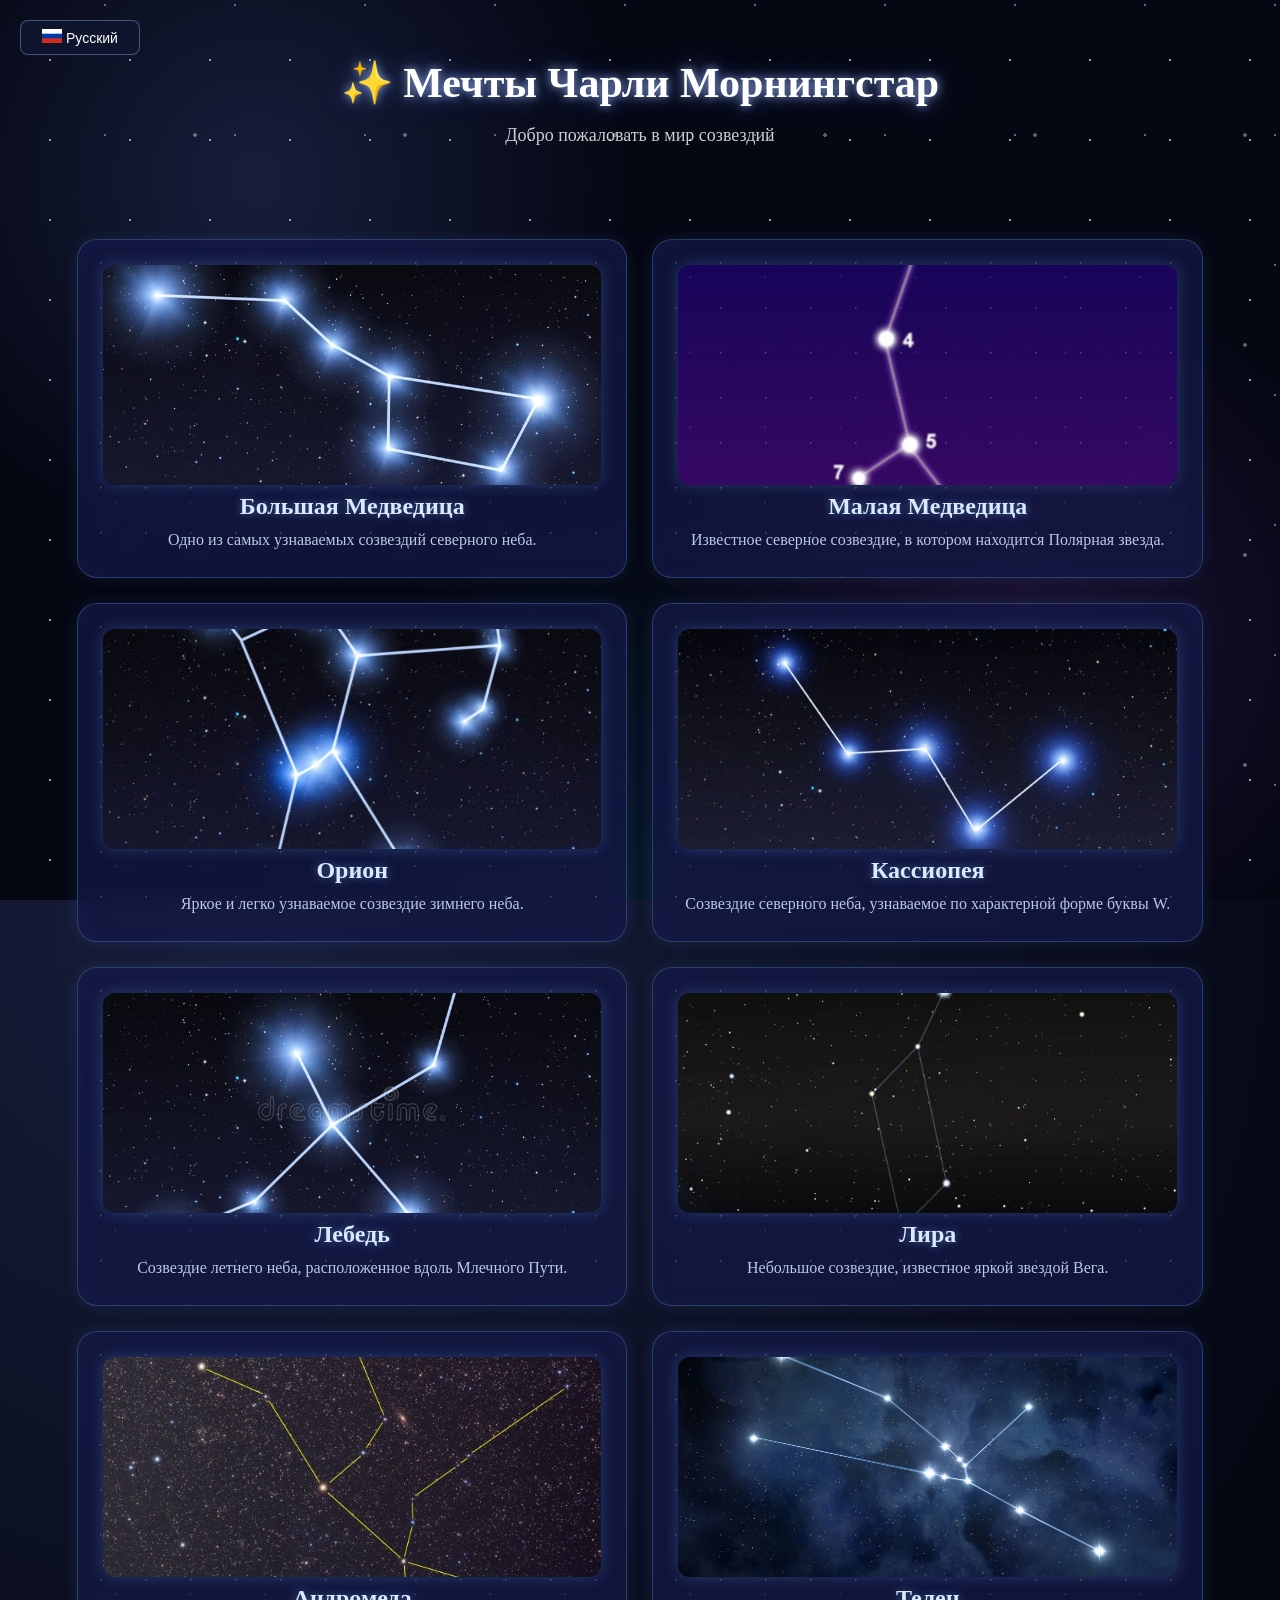
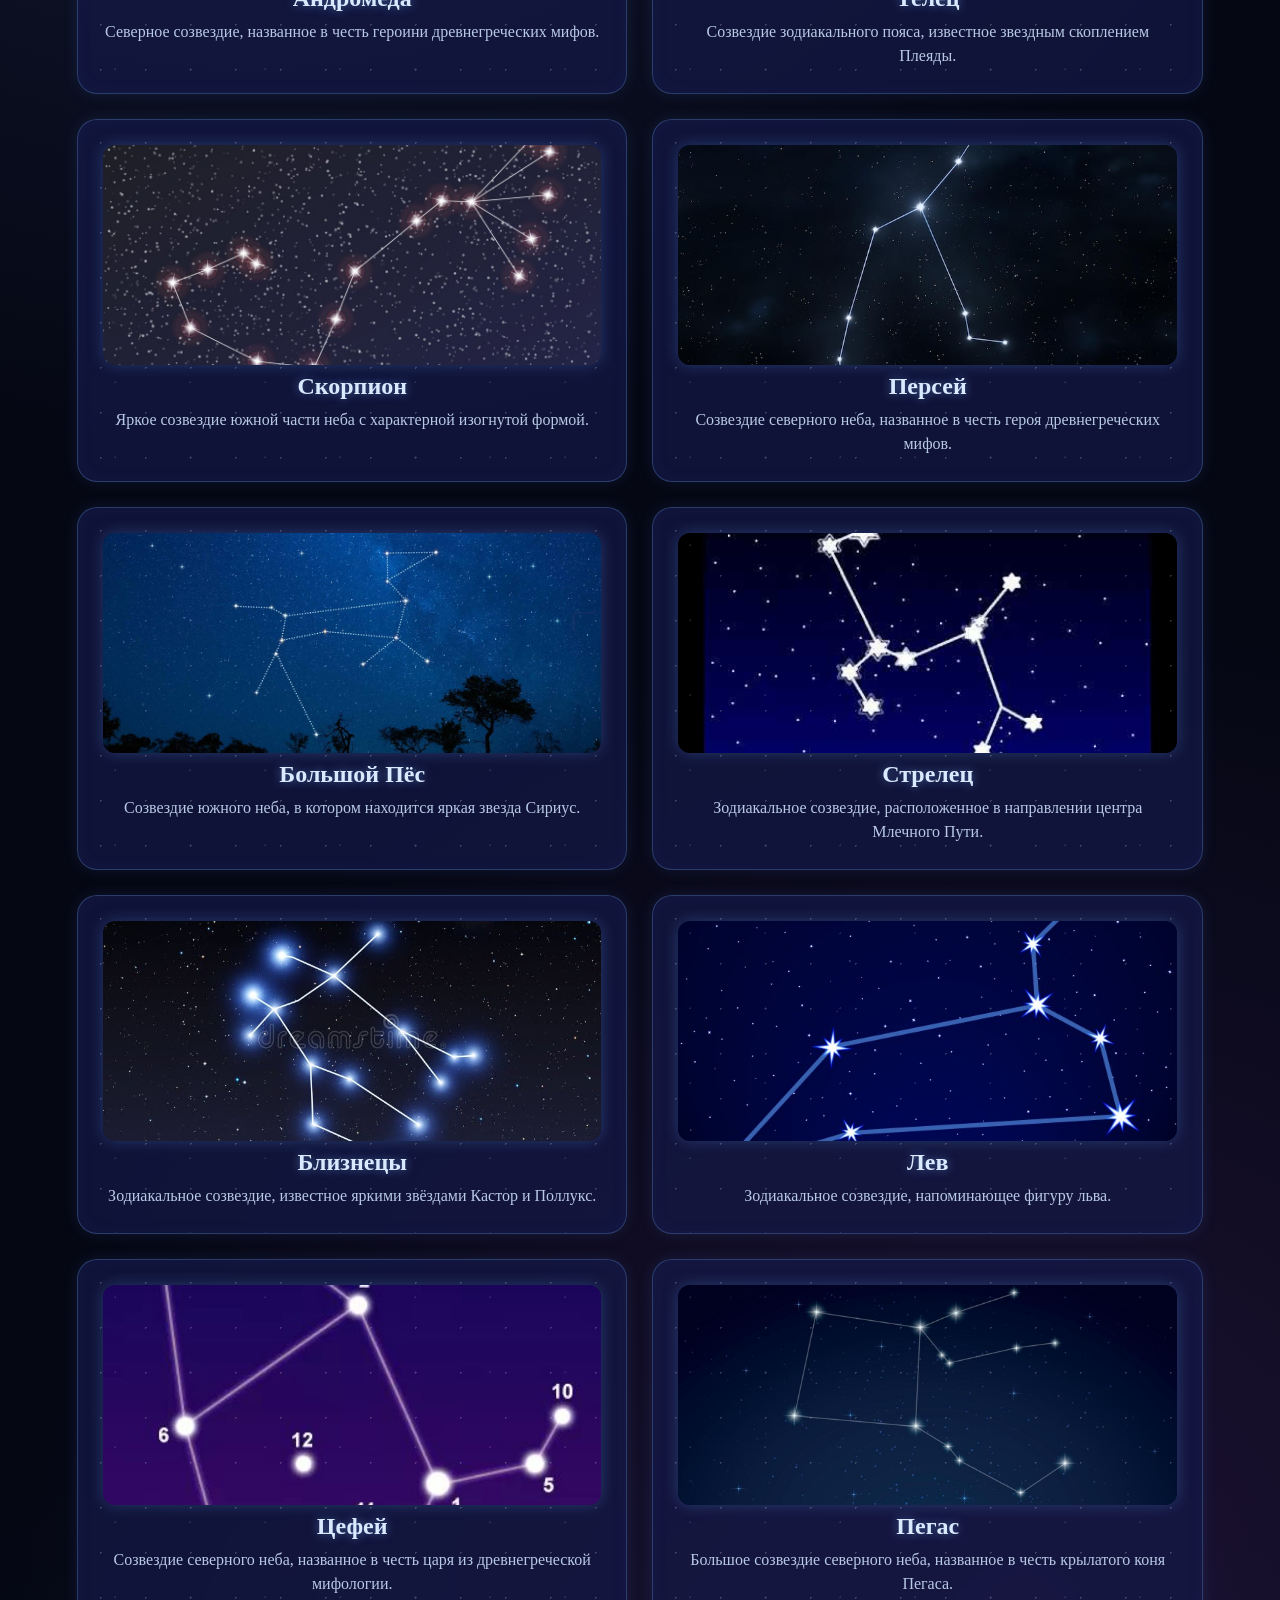
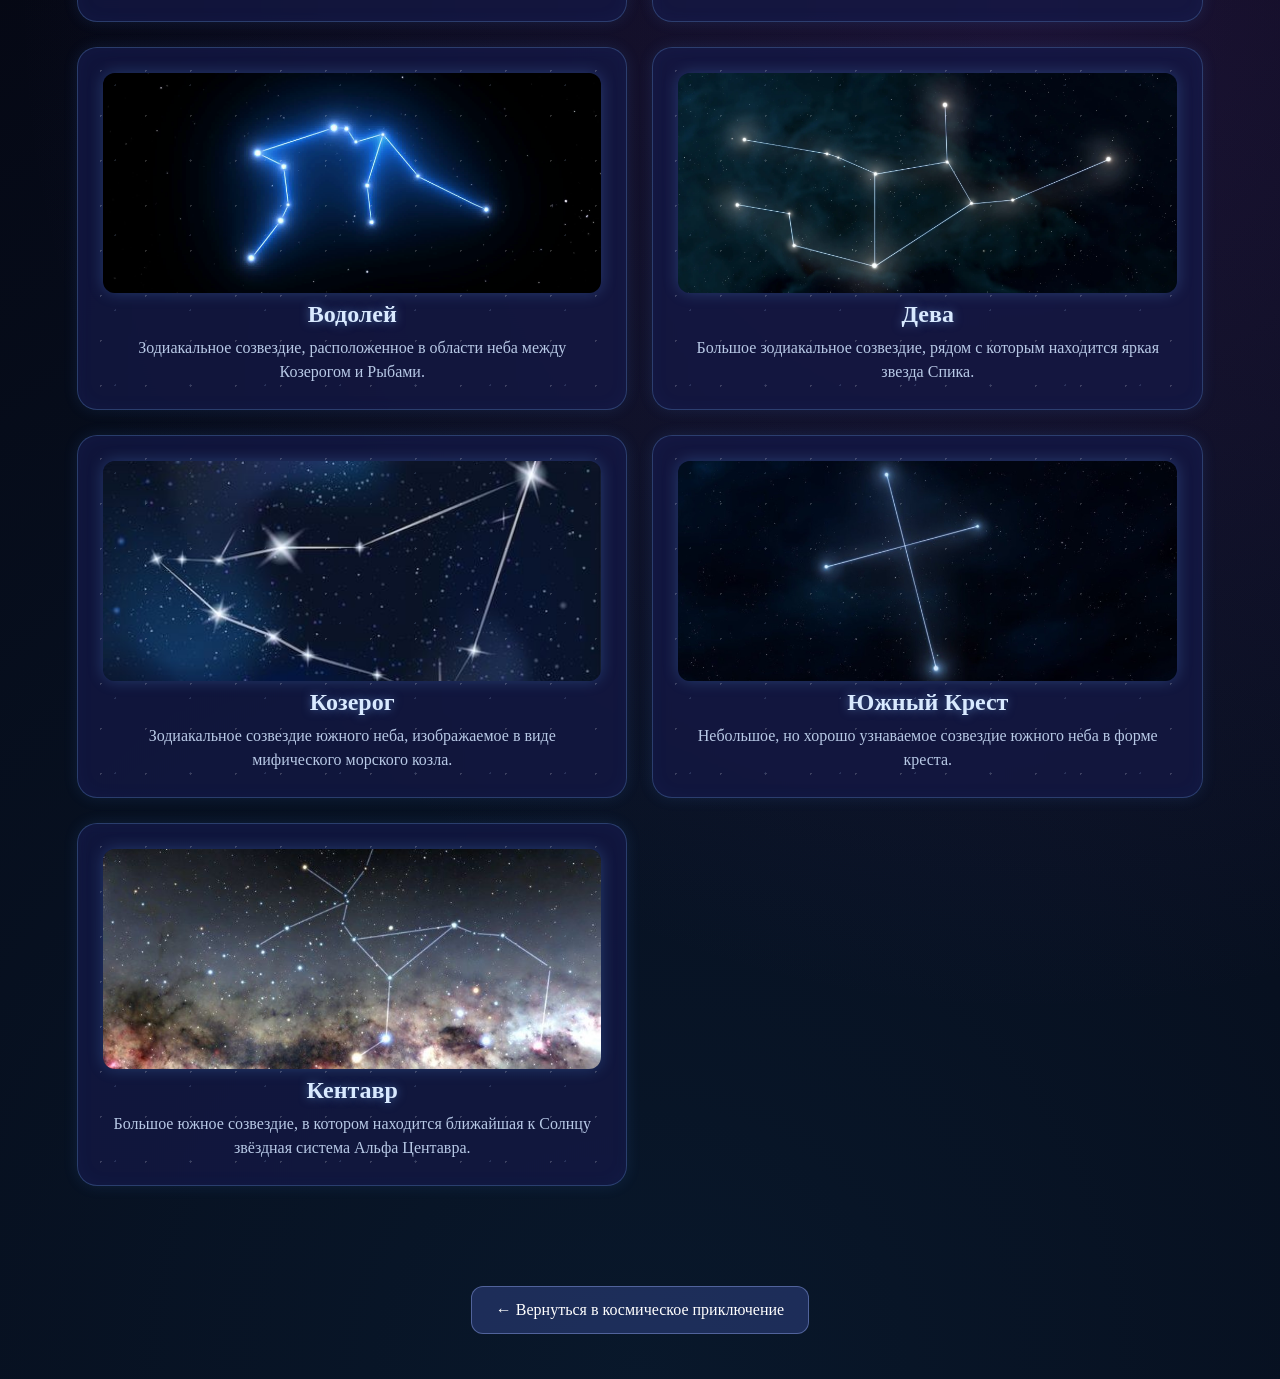
==== commit 6105658a: "Add files via upload" ====
--- a/constellations.html
+++ b/constellations.html
@@ -1,704 +1,1057 @@
-<!DOCTYPE html>
-<html lang="ru">
-
-<head>
-    <meta charset="UTF-8">
-    <meta name="viewport" content="width=device-width, initial-scale=1.0">
-
-    <title id="pageTitle">Мечты Чарли Морнингстар</title>
-
-    <link rel="stylesheet" href="constellations.css">
-
-    <script src="script.js"></script>
-</head>
-
-<body>
-
-<div id="constellation-modal" class="modal">
-
-    <div class="modal-content">
-
-        <button
-            class="modal-close"
-            onclick="closeModal()"
-        >
-            ×
-        </button>
-
-        <img
-            id="modal-image"
-            src=""
-            alt=""
-        >
-
-        <h2 id="modal-title"></h2>
-
-        <p id="modal-description"></p>
-
-    </div>
-
-</div>
-
-
-<script>
-
-let currentConstellation = null;
-
-
-function openModal(title, image) {
-
-    currentConstellation = title;
-
-    const data =
-        constellationPageTranslations[currentLanguage] ||
-        constellationPageTranslations.ru;
-
-
-    const translatedTitle =
-        data.names?.[title] || title;
-
-
-    const translatedDescription =
-        data.descriptions?.[title] || "";
-
-
-    document.getElementById(
-        "modal-title"
-    ).textContent =
-        translatedTitle;
-
-
-    document.getElementById(
-        "modal-image"
-    ).src =
-        image;
-
-
-    document.getElementById(
-        "modal-image"
-    ).alt =
-        translatedTitle;
-
-
-    document.getElementById(
-        "modal-description"
-    ).textContent =
-        translatedDescription;
-
-
-    document.getElementById(
-        "constellation-modal"
-    ).style.display =
-        "flex";
-}
-
-
-function closeModal() {
-
-    document.getElementById(
-        "constellation-modal"
-    ).style.display =
-        "none";
-}
-
-
-document.addEventListener(
-    "DOMContentLoaded",
-    function () {
-
-        const modal =
-            document.getElementById(
-                "constellation-modal"
-            );
-
-
-        modal.addEventListener(
-            "click",
-            function (event) {
-
-                if (event.target === this) {
-                    closeModal();
-                }
-
-            }
-        );
-
-
-        document.addEventListener(
-            "keydown",
-            function (event) {
-
-                if (event.key === "Escape") {
-                    closeModal();
-                }
-
-            }
-        );
-
-    }
-);
-
-</script>
-
-
-<div class="space-background">
-
-    <div class="stars"></div>
-
-    <div class="meteor meteor-1"></div>
-
-    <div class="meteor meteor-2"></div>
-
-    <div class="meteor meteor-3"></div>
-
-</div>
-
-
-<header class="constellation-header">
-
-
-    <div class="language-menu">
-
-
-        <button
-            class="language-button"
-            id="languageButton"
-            onclick="toggleLanguageMenu()"
-        >
-
-            <img
-                src="images/russia.png"
-                alt="Русский"
-            >
-
-            Русский
-
-        </button>
-
-
-        <div
-            class="language-dropdown"
-            id="languageDropdown"
-        >
-
-
-            <button
-                onclick="changeLanguage('ru')"
-            >
-
-                <img
-                    src="images/russia.png"
-                    alt="Русский"
-                >
-
-                Русский
-
-            </button>
-
-
-            <button
-                onclick="changeLanguage('kk')"
-            >
-
-                <img
-                    src="images/kazakhstan.png"
-                    alt="Қазақша"
-                >
-
-                Қазақша
-
-            </button>
-
-
-            <button
-                onclick="changeLanguage('cs')"
-            >
-
-                <img
-                    src="images/czechia.png"
-                    alt="Čeština"
-                >
-
-                Čeština
-
-            </button>
-
-
-            <button
-                onclick="changeLanguage('en')"
-            >
-
-                <img
-                    src="images/usa.png"
-                    alt="English"
-                >
-
-                English
-
-            </button>
-
-
-            <button
-                onclick="changeLanguage('de')"
-            >
-
-                <img
-                    src="images/germany.png"
-                    alt="Deutsch"
-                >
-
-                Deutsch
-
-            </button>
-
-
-            <button
-                onclick="changeLanguage('fr')"
-            >
-
-                <img
-                    src="images/france.png"
-                    alt="Français"
-                >
-
-                Français
-
-            </button>
-
-
-        </div>
-
-    </div>
-
-
-    <h1 id="constellationTitle">
-        ✨ Мечты Чарли Морнингстар
-    </h1>
-
-
-    <p id="constellationSubtitle">
-
-        Добро пожаловать в мир созвездий
-
-    </p>
-
-
-</header>
-
-
-<main class="constellation-space">
-
-
-    <div class="constellation-list">
-
-
-        <!-- Большая Медведица -->
-
-        <div
-            class="constellation-card"
-            data-constellation="Большая Медведица"
-            onclick="openModal(
-                'Большая Медведица',
-                './images/big_dipper.jpg'
-            )"
-        >
-
-            <img
-                src="./images/big_dipper.jpg"
-                alt="Большая Медведица"
-            >
-
-
-            <h2
-                data-original-name="Большая Медведица"
-            >
-
-                Большая Медведица
-
-            </h2>
-
-
-            <p
-                class="constellation-description"
-                data-original-name="Большая Медведица"
-            >
-
-                Одно из самых узнаваемых созвездий северного неба.
-
-            </p>
-
-        </div>
-
-
-
-        <!-- Малая Медведица -->
-
-        <div
-            class="constellation-card"
-            data-constellation="Малая Медведица"
-            onclick="openModal(
-                'Малая Медведица',
-                './images/ursa_minor.jpg'
-            )"
-        >
-
-            <img
-                src="./images/ursa_minor.jpg"
-                alt="Малая Медведица"
-            >
-
-
-            <h2
-                data-original-name="Малая Медведица"
-            >
-
-                Малая Медведица
-
-            </h2>
-
-
-            <p
-                class="constellation-description"
-                data-original-name="Малая Медведица"
-            >
-
-                Известное северное созвездие, в котором находится Полярная звезда.
-
-            </p>
-
-        </div>
-
-
-
-        <!-- Орион -->
-
-        <div
-            class="constellation-card"
-            data-constellation="Орион"
-            onclick="openModal(
-                'Орион',
-                './images/orion.jpg'
-            )"
-        >
-
-            <img
-                src="./images/orion.jpg"
-                alt="Орион"
-            >
-
-
-            <h2
-                data-original-name="Орион"
-            >
-
-                Орион
-
-            </h2>
-
-
-            <p
-                class="constellation-description"
-                data-original-name="Орион"
-            >
-
-                Яркое и легко узнаваемое созвездие зимнего неба.
-
-            </p>
-
-        </div>
-
-
-
-        <!-- Кассиопея -->
-
-        <div
-            class="constellation-card"
-            data-constellation="Кассиопея"
-            onclick="openModal(
-                'Кассиопея',
-                './images/cassiopeia.jpg'
-            )"
-        >
-
-            <img
-                src="./images/cassiopeia.jpg"
-                alt="Кассиопея"
-            >
-
-
-            <h2
-                data-original-name="Кассиопея"
-            >
-
-                Кассиопея
-
-            </h2>
-
-
-            <p
-                class="constellation-description"
-                data-original-name="Кассиопея"
-            >
-
-                Созвездие северного неба, узнаваемое по характерной форме буквы W.
-
-            </p>
-
-        </div>
-
-
-
-        <!-- Лебедь -->
-
-        <div
-            class="constellation-card"
-            data-constellation="Лебедь"
-            onclick="openModal(
-                'Лебедь',
-                './images/cygnus.jpg'
-            )"
-        >
-
-            <img
-                src="./images/cygnus.jpg"
-                alt="Лебедь"
-            >
-
-
-            <h2
-                data-original-name="Лебедь"
-            >
-
-                Лебедь
-
-            </h2>
-
-
-            <p
-                class="constellation-description"
-                data-original-name="Лебедь"
-            >
-
-                Созвездие летнего неба, расположенное вдоль Млечного Пути.
-
-            </p>
-
-        </div>
-
-
-
-        <!-- Лира -->
-
-        <div
-            class="constellation-card"
-            data-constellation="Лира"
-            onclick="openModal(
-                'Лира',
-                './images/lyra.jpg'
-            )"
-        >
-
-            <img
-                src="./images/lyra.jpg"
-                alt="Лира"
-            >
-
-
-            <h2
-                data-original-name="Лира"
-            >
-
-                Лира
-
-            </h2>
-
-
-            <p
-                class="constellation-description"
-                data-original-name="Лира"
-            >
-
-                Небольшое созвездие, известное яркой звездой Вега.
-
-            </p>
-
-        </div>
-
-
-
-        <!-- Андромеда -->
-
-        <div
-            class="constellation-card"
-            data-constellation="Андромеда"
-            onclick="openModal(
-                'Андромеда',
-                './images/andromeda.jpg'
-            )"
-        >
-
-            <img
-                src="./images/andromeda.jpg"
-                alt="Андромеда"
-            >
-
-
-            <h2
-                data-original-name="Андромеда"
-            >
-
-                Андромеда
-
-            </h2>
-
-
-            <p
-                class="constellation-description"
-                data-original-name="Андромеда"
-            >
-
-                Северное созвездие, названное в честь героини древнегреческих мифов.
-
-            </p>
-
-        </div>
-
-
-
-        <!-- Телец -->
-
-        <div
-            class="constellation-card"
-            data-constellation="Телец"
-            onclick="openModal(
-                'Телец',
-                './images/taurus.jpg'
-            )"
-        >
-
-            <img
-                src="./images/taurus.jpg"
-                alt="Телец"
-            >
-
-
-            <h2
-                data-original-name="Телец"
-            >
-
-                Телец
-
-            </h2>
-
-
-            <p
-                class="constellation-description"
-                data-original-name="Телец"
-            >
-
-                Созвездие зодиакального пояса, известное звездным скоплением Плеяды.
-
-            </p>
-
-        </div>
-
-
-
-        <!-- Скорпион -->
-
-        <div
-            class="constellation-card"
-            data-constellation="Скорпион"
-            onclick="openModal(
-                'Скорпион',
-                './images/scorpius.jpg'
-            )"
-        >
-
-            <img
-                src="./images/scorpius.jpg"
-                alt="Скорпион"
-            >
-
-
-            <h2
-                data-original-name="Скорпион"
-            >
-
-                Скорпион
-
-            </h2>
-
-
-            <p
-                class="constellation-description"
-                data-original-name="Скорпион"
-            >
-
-                Яркое созвездие южной части неба с характерной изогнутой формой.
-
-            </p>
-
-        </div>
-
-
-
-        <!-- Персей -->
-
-        <div
-            class="constellation-card"
-            data-constellation="Персей"
-            onclick="openModal(
-                'Персей',
-                './images/perseus.jpg'
-            )"
-        >
-
-            <img
-                src="./images/perseus.jpg"
-                alt="Персей"
-            >
-
-
-            <h2
-                data-original-name="Персей"
-            >
-
-                Персей
-
-            </h2>
-
-
-            <p
-                class="constellation-description"
-                data-original-name="Персей"
-            >
-
-                Созвездие северного неба, названное в честь героя древнегреческих мифов.
-
-            </p>
-
-        </div>
-
-
-    </div>
-
-</main>
-
-
-<a
-    href="index.html"
-    class="back-button"
-    id="constellationBack"
->
-
-    ← Вернуться в космическое приключение
-
-</a>
-
-
-<script src="constellations.js"></script>
-
-
-</body>
+<!DOCTYPE html>
+<html lang="ru">
+
+<head>
+    <meta charset="UTF-8">
+    <meta name="viewport" content="width=device-width, initial-scale=1.0">
+
+    <title id="pageTitle">Мечты Чарли Морнингстар</title>
+
+    <link rel="stylesheet" href="constellations.css">
+
+
+</head>
+<script src="constellations.js"></script>
+
+<body>
+
+<div id="constellation-modal" class="modal">
+
+    <div class="modal-content">
+
+        <button
+            class="modal-close"
+            onclick="closeModal()"
+        >
+            ×
+        </button>
+
+        <img
+            id="modal-image"
+            src=""
+            alt=""
+        >
+
+        <h2 id="modal-title"></h2>
+
+        <p id="modal-description"></p>
+
+    </div>
+
+</div>
+
+
+<script>
+
+let currentConstellation = null;
+
+
+function openModal(title, image) {
+
+    currentConstellation = title;
+
+    const data =
+        constellationPageTranslations[currentLanguage] ||
+        constellationPageTranslations.ru;
+
+
+    const translatedTitle =
+        data.names?.[title] || title;
+
+
+    const translatedDescription =
+        data.descriptions?.[title] || "";
+
+
+    document.getElementById(
+        "modal-title"
+    ).textContent =
+        translatedTitle;
+
+
+    document.getElementById(
+        "modal-image"
+    ).src =
+        image;
+
+
+    document.getElementById(
+        "modal-image"
+    ).alt =
+        translatedTitle;
+
+
+    document.getElementById(
+        "modal-description"
+    ).textContent =
+        translatedDescription;
+
+
+    document.getElementById(
+        "constellation-modal"
+    ).style.display =
+        "flex";
+}
+
+
+function closeModal() {
+
+    document.getElementById(
+        "constellation-modal"
+    ).style.display =
+        "none";
+}
+
+
+document.addEventListener(
+    "DOMContentLoaded",
+    function () {
+
+        const modal =
+            document.getElementById(
+                "constellation-modal"
+            );
+
+
+        modal.addEventListener(
+            "click",
+            function (event) {
+
+                if (event.target === this) {
+                    closeModal();
+                }
+
+            }
+        );
+
+
+        document.addEventListener(
+            "keydown",
+            function (event) {
+
+                if (event.key === "Escape") {
+                    closeModal();
+                }
+
+            }
+        );
+
+    }
+);
+
+</script>
+
+
+<div class="space-background">
+
+    <div class="stars"></div>
+
+    <div class="meteor meteor-1"></div>
+
+    <div class="meteor meteor-2"></div>
+
+    <div class="meteor meteor-3"></div>
+
+</div>
+
+
+<header class="constellation-header">
+
+
+    <div class="language-menu">
+
+
+        <button
+            class="language-button"
+            id="languageButton"
+            onclick="toggleLanguageMenu()"
+        >
+
+            <img
+                src="images/russia.png"
+                alt="Русский"
+            >
+
+            Русский
+
+        </button>
+
+
+        <div
+            class="language-dropdown"
+            id="languageDropdown"
+        >
+
+
+            <button
+                onclick="changeLanguage('ru')"
+            >
+
+                <img
+                    src="images/russia.png"
+                    alt="Русский"
+                >
+
+                Русский
+
+            </button>
+
+
+            <button
+                onclick="changeLanguage('kk')"
+            >
+
+                <img
+                    src="images/kazakhstan.png"
+                    alt="Қазақша"
+                >
+
+                Қазақша
+
+            </button>
+
+
+            <button
+                onclick="changeLanguage('cs')"
+            >
+
+                <img
+                    src="images/czechia.png"
+                    alt="Čeština"
+                >
+
+                Čeština
+
+            </button>
+
+
+            <button
+                onclick="changeLanguage('en')"
+            >
+
+                <img
+                    src="images/usa.png"
+                    alt="English"
+                >
+
+                English
+
+            </button>
+
+
+            <button
+                onclick="changeLanguage('de')"
+            >
+
+                <img
+                    src="images/germany.png"
+                    alt="Deutsch"
+                >
+
+                Deutsch
+
+            </button>
+
+
+            <button
+                onclick="changeLanguage('fr')"
+            >
+
+                <img
+                    src="images/france.png"
+                    alt="Français"
+                >
+
+                Français
+
+            </button>
+<button
+    onclick="changeLanguage('es')"
+>
+
+    <img
+        src="images/spain.jpg"
+        alt="Español"
+    >
+
+    Español
+
+</button>
+
+
+<button
+    onclick="changeLanguage('it')"
+>
+
+    <img
+        src="images/italy.jpg"
+        alt="Italiano"
+    >
+
+    Italiano
+
+</button>
+
+        </div>
+
+    </div>
+
+
+    <h1 id="constellationTitle">
+        ✨ Мечты Чарли Морнингстар
+    </h1>
+
+
+    <p id="constellationSubtitle">
+
+        Добро пожаловать в мир созвездий
+
+    </p>
+
+
+</header>
+
+
+<main class="constellation-space">
+
+
+    <div class="constellation-list">
+
+
+        <!-- Большая Медведица -->
+
+        <div
+            class="constellation-card"
+            data-constellation="Большая Медведица"
+            onclick="openModal(
+                'Большая Медведица',
+                './images/big_dipper.jpg'
+            )"
+        >
+
+            <img
+                src="./images/big_dipper.jpg"
+                alt="Большая Медведица"
+            >
+
+
+            <h2
+                data-original-name="Большая Медведица"
+            >
+
+                Большая Медведица
+
+            </h2>
+
+
+            <p
+                class="constellation-description"
+                data-original-name="Большая Медведица"
+            >
+
+                Одно из самых узнаваемых созвездий северного неба.
+
+            </p>
+
+        </div>
+
+
+
+        <!-- Малая Медведица -->
+
+        <div
+            class="constellation-card"
+            data-constellation="Малая Медведица"
+            onclick="openModal(
+                'Малая Медведица',
+                './images/ursa_minor.jpg'
+            )"
+        >
+
+            <img
+                src="./images/ursa_minor.jpg"
+                alt="Малая Медведица"
+            >
+
+
+            <h2
+                data-original-name="Малая Медведица"
+            >
+
+                Малая Медведица
+
+            </h2>
+
+
+            <p
+                class="constellation-description"
+                data-original-name="Малая Медведица"
+            >
+
+                Известное северное созвездие, в котором находится Полярная звезда.
+
+            </p>
+
+        </div>
+
+
+
+        <!-- Орион -->
+
+        <div
+            class="constellation-card"
+            data-constellation="Орион"
+            onclick="openModal(
+                'Орион',
+                './images/orion.jpg'
+            )"
+        >
+
+            <img
+                src="./images/orion.jpg"
+                alt="Орион"
+            >
+
+
+            <h2
+                data-original-name="Орион"
+            >
+
+                Орион
+
+            </h2>
+
+
+            <p
+                class="constellation-description"
+                data-original-name="Орион"
+            >
+
+                Яркое и легко узнаваемое созвездие зимнего неба.
+
+            </p>
+
+        </div>
+
+
+
+        <!-- Кассиопея -->
+
+        <div
+            class="constellation-card"
+            data-constellation="Кассиопея"
+            onclick="openModal(
+                'Кассиопея',
+                './images/cassiopeia.jpg'
+            )"
+        >
+
+            <img
+                src="./images/cassiopeia.jpg"
+                alt="Кассиопея"
+            >
+
+
+            <h2
+                data-original-name="Кассиопея"
+            >
+
+                Кассиопея
+
+            </h2>
+
+
+            <p
+                class="constellation-description"
+                data-original-name="Кассиопея"
+            >
+
+                Созвездие северного неба, узнаваемое по характерной форме буквы W.
+
+            </p>
+
+        </div>
+
+
+
+        <!-- Лебедь -->
+
+        <div
+            class="constellation-card"
+            data-constellation="Лебедь"
+            onclick="openModal(
+                'Лебедь',
+                './images/cygnus.jpg'
+            )"
+        >
+
+            <img
+                src="./images/cygnus.jpg"
+                alt="Лебедь"
+            >
+
+
+            <h2
+                data-original-name="Лебедь"
+            >
+
+                Лебедь
+
+            </h2>
+
+
+            <p
+                class="constellation-description"
+                data-original-name="Лебедь"
+            >
+
+                Созвездие летнего неба, расположенное вдоль Млечного Пути.
+
+            </p>
+
+        </div>
+
+
+
+        <!-- Лира -->
+
+        <div
+            class="constellation-card"
+            data-constellation="Лира"
+            onclick="openModal(
+                'Лира',
+                './images/lyra.jpg'
+            )"
+        >
+
+            <img
+                src="./images/lyra.jpg"
+                alt="Лира"
+            >
+
+
+            <h2
+                data-original-name="Лира"
+            >
+
+                Лира
+
+            </h2>
+
+
+            <p
+                class="constellation-description"
+                data-original-name="Лира"
+            >
+
+                Небольшое созвездие, известное яркой звездой Вега.
+
+            </p>
+
+        </div>
+
+
+
+        <!-- Андромеда -->
+
+        <div
+            class="constellation-card"
+            data-constellation="Андромеда"
+            onclick="openModal(
+                'Андромеда',
+                './images/andromeda.jpg'
+            )"
+        >
+
+            <img
+                src="./images/andromeda.jpg"
+                alt="Андромеда"
+            >
+
+
+            <h2
+                data-original-name="Андромеда"
+            >
+
+                Андромеда
+
+            </h2>
+
+
+            <p
+                class="constellation-description"
+                data-original-name="Андромеда"
+            >
+
+                Северное созвездие, названное в честь героини древнегреческих мифов.
+
+            </p>
+
+        </div>
+
+
+
+        <!-- Телец -->
+
+        <div
+            class="constellation-card"
+            data-constellation="Телец"
+            onclick="openModal(
+                'Телец',
+                './images/taurus.jpg'
+            )"
+        >
+
+            <img
+                src="./images/taurus.jpg"
+                alt="Телец"
+            >
+
+
+            <h2
+                data-original-name="Телец"
+            >
+
+                Телец
+
+            </h2>
+
+
+            <p
+                class="constellation-description"
+                data-original-name="Телец"
+            >
+
+                Созвездие зодиакального пояса, известное звездным скоплением Плеяды.
+
+            </p>
+
+        </div>
+
+
+
+        <!-- Скорпион -->
+
+        <div
+            class="constellation-card"
+            data-constellation="Скорпион"
+            onclick="openModal(
+                'Скорпион',
+                './images/scorpius.jpg'
+            )"
+        >
+
+            <img
+                src="./images/scorpius.jpg"
+                alt="Скорпион"
+            >
+
+
+            <h2
+                data-original-name="Скорпион"
+            >
+
+                Скорпион
+
+            </h2>
+
+
+            <p
+                class="constellation-description"
+                data-original-name="Скорпион"
+            >
+
+                Яркое созвездие южной части неба с характерной изогнутой формой.
+
+            </p>
+
+        </div>
+
+
+
+        <!-- Персей -->
+
+        <div
+            class="constellation-card"
+            data-constellation="Персей"
+            onclick="openModal(
+                'Персей',
+                './images/perseus.jpg'
+            )"
+        >
+
+            <img
+                src="./images/perseus.jpg"
+                alt="Персей"
+            >
+
+
+            <h2
+                data-original-name="Персей"
+            >
+
+                Персей
+
+            </h2>
+
+
+            <p
+                class="constellation-description"
+                data-original-name="Персей"
+            >
+
+                Созвездие северного неба, названное в честь героя древнегреческих мифов.
+
+            </p>
+
+        </div>
+<!-- Большой Пёс -->
+
+<div
+    class="constellation-card"
+    data-constellation="Большой Пёс"
+    onclick="openModal(
+        'Большой Пёс',
+        './images/canis_major.jpg'
+    )"
+>
+
+    <img
+        src="./images/canis_major.jpg"
+        alt="Большой Пёс"
+    >
+
+    <h2
+        data-original-name="Большой Пёс"
+    >
+        Большой Пёс
+    </h2>
+
+    <p
+        class="constellation-description"
+        data-original-name="Большой Пёс"
+    >
+        Созвездие южного неба, в котором находится яркая звезда Сириус.
+    </p>
+
+</div>
+
+
+<!-- Стрелец -->
+
+<div
+    class="constellation-card"
+    data-constellation="Стрелец"
+    onclick="openModal(
+        'Стрелец',
+        './images/sagittarius.jpg'
+    )"
+>
+
+    <img
+        src="./images/sagittarius.jpg"
+        alt="Стрелец"
+    >
+
+    <h2
+        data-original-name="Стрелец"
+    >
+        Стрелец
+    </h2>
+
+    <p
+        class="constellation-description"
+        data-original-name="Стрелец"
+    >
+        Зодиакальное созвездие, расположенное в направлении центра Млечного Пути.
+    </p>
+
+</div>
+
+
+<!-- Близнецы -->
+
+<div
+    class="constellation-card"
+    data-constellation="Близнецы"
+    onclick="openModal(
+        'Близнецы',
+        './images/gemini.jpg'
+    )"
+>
+
+    <img
+        src="./images/gemini.jpg"
+        alt="Близнецы"
+    >
+
+    <h2
+        data-original-name="Близнецы"
+    >
+        Близнецы
+    </h2>
+
+    <p
+        class="constellation-description"
+        data-original-name="Близнецы"
+    >
+        Зодиакальное созвездие, известное яркими звёздами Кастор и Поллукс.
+    </p>
+
+</div>
+
+
+<!-- Лев -->
+
+<div
+    class="constellation-card"
+    data-constellation="Лев"
+    onclick="openModal(
+        'Лев',
+        './images/leo.jpg'
+    )"
+>
+
+    <img
+        src="./images/leo.jpg"
+        alt="Лев"
+    >
+
+    <h2
+        data-original-name="Лев"
+    >
+        Лев
+    </h2>
+
+    <p
+        class="constellation-description"
+        data-original-name="Лев"
+    >
+        Зодиакальное созвездие, напоминающее фигуру льва.
+    </p>
+
+</div>
+
+
+<!-- Цефей -->
+
+<div
+    class="constellation-card"
+    data-constellation="Цефей"
+    onclick="openModal(
+        'Цефей',
+        './images/cepheus.jpg'
+    )"
+>
+
+    <img
+        src="./images/cepheus.jpg"
+        alt="Цефей"
+    >
+
+    <h2
+        data-original-name="Цефей"
+    >
+        Цефей
+    </h2>
+
+    <p
+        class="constellation-description"
+        data-original-name="Цефей"
+    >
+        Созвездие северного неба, названное в честь царя из древнегреческой мифологии.
+    </p>
+
+</div>
+
+
+<!-- Пегас -->
+
+<div
+    class="constellation-card"
+    data-constellation="Пегас"
+    onclick="openModal(
+        'Пегас',
+        './images/pegasus.jpg'
+    )"
+>
+
+    <img
+        src="./images/pegasus.jpg"
+        alt="Пегас"
+    >
+
+    <h2
+        data-original-name="Пегас"
+    >
+        Пегас
+    </h2>
+
+    <p
+        class="constellation-description"
+        data-original-name="Пегас"
+    >
+        Большое созвездие северного неба, названное в честь крылатого коня Пегаса.
+    </p>
+
+</div>
+<!-- Водолей -->
+
+<div
+    class="constellation-card"
+    data-constellation="Водолей"
+    onclick="openModal(
+        'Водолей',
+        './images/aquarius.jpg'
+    )"
+>
+    <img
+        src="./images/aquarius.jpg"
+        alt="Водолей"
+    >
+
+    <h2 data-original-name="Водолей">
+        Водолей
+    </h2>
+
+    <p
+        class="constellation-description"
+        data-original-name="Водолей"
+    >
+        Зодиакальное созвездие, расположенное в области неба между Козерогом и Рыбами.
+    </p>
+</div>
+
+
+<!-- Дева -->
+
+<div
+    class="constellation-card"
+    data-constellation="Дева"
+    onclick="openModal(
+        'Дева',
+        './images/virgo.jpg'
+    )"
+>
+    <img
+        src="./images/virgo.jpg"
+        alt="Дева"
+    >
+
+    <h2 data-original-name="Дева">
+        Дева
+    </h2>
+
+    <p
+        class="constellation-description"
+        data-original-name="Дева"
+    >
+        Большое зодиакальное созвездие, рядом с которым находится яркая звезда Спика.
+    </p>
+</div>
+
+
+<!-- Козерог -->
+
+<div
+    class="constellation-card"
+    data-constellation="Козерог"
+    onclick="openModal(
+        'Козерог',
+        './images/capricorn.jpg'
+    )"
+>
+    <img
+        src="./images/capricorn.jpg"
+        alt="Козерог"
+    >
+
+    <h2 data-original-name="Козерог">
+        Козерог
+    </h2>
+
+    <p
+        class="constellation-description"
+        data-original-name="Козерог"
+    >
+        Зодиакальное созвездие южного неба, изображаемое в виде мифического морского козла.
+    </p>
+</div>
+
+
+<!-- Южный Крест -->
+
+<div
+    class="constellation-card"
+    data-constellation="Южный Крест"
+    onclick="openModal(
+        'Южный Крест',
+        './images/crux.jpg'
+    )"
+>
+    <img
+        src="./images/crux.jpg"
+        alt="Южный Крест"
+    >
+
+    <h2 data-original-name="Южный Крест">
+        Южный Крест
+    </h2>
+
+    <p
+        class="constellation-description"
+        data-original-name="Южный Крест"
+    >
+        Небольшое, но хорошо узнаваемое созвездие южного неба в форме креста.
+    </p>
+</div>
+
+
+<!-- Кентавр -->
+
+<div
+    class="constellation-card"
+    data-constellation="Кентавр"
+    onclick="openModal(
+        'Кентавр',
+        './images/centaurus.jpg'
+    )"
+>
+    <img
+        src="./images/centaurus.jpg"
+        alt="Кентавр"
+    >
+
+    <h2 data-original-name="Кентавр">
+        Кентавр
+    </h2>
+
+    <p
+        class="constellation-description"
+        data-original-name="Кентавр"
+    >
+        Большое южное созвездие, в котором находится ближайшая к Солнцу звёздная система Альфа Центавра.
+    </p>
+</div>
+
+    </div>
+
+</main>
+
+
+<a
+    href="index.html"
+    class="back-button"
+    id="constellationBack"
+>
+
+    ← Вернуться в космическое приключение
+
+</a>
+
+
+<script src="constellations.js"></script>
+
+
+</body>
 </html>
--- a/constellations.css
+++ b/constellations.css
@@ -1,537 +1,537 @@
-* {
-    box-sizing: border-box;
-}
-
-body {
-    background:
-        radial-gradient(circle at 20% 20%, rgba(80, 100, 180, 0.25), transparent 30%),
-        radial-gradient(circle at 80% 70%, rgba(120, 60, 180, 0.2), transparent 30%),
-        radial-gradient(circle at 50% 100%, rgba(30, 120, 180, 0.15), transparent 35%),
-        #050713;
-
-    color: white;
-}
-
-.constellation-header {
-    text-align: center;
-    padding: 50px 20px 25px;
-}
-
-.constellation-header h1 {
-    margin: 0;
-    font-size: 42px;
-    text-shadow:
-        0 0 10px rgba(160, 190, 255, 0.8),
-        0 0 25px rgba(100, 140, 255, 0.5);
-}
-
-.constellation-header p {
-    font-size: 18px;
-    opacity: 0.8;
-}
-
-.constellation-space {
-    width: 100%;
-    min-height: 65vh;
-    padding: 20px;
-}
-
-.empty-space {
-    position: relative;
-    min-height: 60vh;
-    display: flex;
-    flex-direction: column;
-    justify-content: center;
-    align-items: center;
-    text-align: center;
-    border-radius: 25px;
-    background:
-        radial-gradient(circle at center, rgba(40, 60, 130, 0.25), transparent 65%);
-    overflow: hidden;
-}
-
-.empty-space h2 {
-    position: relative;
-    z-index: 2;
-    font-size: 30px;
-}
-
-.empty-space p {
-    position: relative;
-    z-index: 2;
-    max-width: 600px;
-    font-size: 18px;
-    opacity: 0.75;
-}
-
-.stars {
-    position: absolute;
-    inset: 0;
-    background-image:
-        radial-gradient(circle, white 1px, transparent 1px),
-        radial-gradient(circle, white 1px, transparent 1px),
-        radial-gradient(circle, white 2px, transparent 2px);
-    background-size:
-        90px 90px,
-        150px 150px,
-        230px 230px;
-    background-position:
-        10px 20px,
-        60px 80px,
-        120px 30px;
-    opacity: 0.6;
-}
-
-.back-button {
-    display: block;
-    width: fit-content;
-    margin: 20px auto 45px;
-    padding: 14px 24px;
-    color: white;
-    text-decoration: none;
-    background: rgba(70, 90, 180, 0.35);
-    border: 1px solid rgba(160, 180, 255, 0.4);
-    border-radius: 12px;
-    transition: 0.3s;
-}
-
-.back-button:hover {
-    transform: translateY(-3px);
-    background: rgba(90, 110, 210, 0.55);
-    box-shadow: 0 0 20px rgba(100, 140, 255, 0.4);
-}
-.constellation-list {
-    position: relative;
-    z-index: 2;
-
-    width: min(1200px, 92%);
-    margin: 30px auto 60px;
-
-    display: grid;
-    grid-template-columns: repeat(2, 1fr);
-    gap: 25px;
-}
-
-.constellation-card {
-    padding: 25px;
-
-    text-align: center;
-
-    background: rgba(20, 25, 70, 0.75);
-    border: 1px solid rgba(160, 170, 255, 0.35);
-    border-radius: 20px;
-
-    box-shadow:
-        0 0 15px rgba(100, 120, 255, 0.18);
-
-    backdrop-filter: blur(6px);
-
-    transition: 0.3s ease;
-}
-
-.constellation-card:hover {
-    transform: translateY(-6px);
-
-    border-color: rgba(190, 180, 255, 0.7);
-
-    box-shadow:
-        0 0 20px rgba(130, 140, 255, 0.45),
-        0 0 40px rgba(100, 110, 255, 0.2);
-}
-
-.constellation-icon {
-    font-size: 55px;
-    margin-bottom: 10px;
-
-    filter:
-        drop-shadow(0 0 8px rgba(180, 190, 255, 0.8));
-}
-
-.constellation-card h2 {
-    margin: 8px 0;
-    font-size: 24px;
-}
-
-.constellation-card p {
-    margin: 0;
-    color: rgba(255, 255, 255, 0.75);
-    line-height: 1.5;
-}
-
-@media (max-width: 700px) {
-    .constellation-list {
-        grid-template-columns: 1fr;
-    }
-}
-.constellation-card img {
-    width: 100%;
-    height: 220px;
-    object-fit: cover;
-    border-radius: 12px;
-    display: block;
-}
-.constellation-card {
-    transition: transform 0.3s ease, box-shadow 0.3s ease;
-}
-
-.constellation-card:hover {
-    transform: translateY(-8px);
-    box-shadow: 0 0 25px rgba(120, 180, 255, 0.5);
-}
-
-.constellation-card img {
-    transition: transform 0.3s ease;
-}
-
-.constellation-card:hover img {
-    transform: scale(1.05);
-}
-.modal {
-    display: none;
-    position: fixed;
-    z-index: 1000;
-    inset: 0;
-    background: rgba(0, 0, 0, 0.8);
-    justify-content: center;
-    align-items: center;
-    padding: 20px;
-    animation: modalFadeIn 0.3s ease;
-}
-
-@keyframes modalFadeIn {
-    from {
-        opacity: 0;
-    }
-
-    to {
-        opacity: 1;
-    }
-}
-
-.modal-content {
-    position: relative;
-    width: min(700px, 90%);
-    max-height: 90vh;
-    overflow-y: auto;
-    background: #10152b;
-    border: 1px solid rgba(140, 190, 255, 0.4);
-    border-radius: 20px;
-    padding: 25px;
-    text-align: center;
-    box-shadow: 0 0 40px rgba(80, 150, 255, 0.4);
-}
-
-.modal-content img {
-    width: 100%;
-    max-height: 400px;
-    object-fit: contain;
-    border-radius: 15px;
-    margin-bottom: 15px;
-    border-radius: 15px;
-    margin-bottom: 15px;
-}
-
-.modal-content h2 {
-    margin: 10px 0;
-}
-
-.modal-content p {
-    line-height: 1.6;
-}
-
-.modal-close {
-    position: absolute;
-    top: 10px;
-    right: 15px;
-    border: none;
-    background: transparent;
-    color: white;
-    font-size: 32px;
-    cursor: pointer;
-}
-.modal-content {
-    animation: modalZoomIn 0.3s ease;
-}
-
-@keyframes modalZoomIn {
-    from {
-        transform: scale(0.85);
-        opacity: 0;
-    }
-
-    to {
-        transform: scale(1);
-        opacity: 1;
-    }
-}
-.constellation-card h2 {
-    color: #d9eaff;
-    text-shadow: 0 0 10px rgba(120, 180, 255, 0.5);
-}
-
-.constellation-card p {
-    color: #b8c9e6;
-}
-.constellation-card {
-    cursor: pointer;
-}
-.constellation-card {
-    animation: cardAppear 0.7s ease both;
-}
-
-@keyframes cardAppear {
-    from {
-        opacity: 0;
-        transform: translateY(20px);
-    }
-
-    to {
-        opacity: 1;
-        transform: translateY(0);
-    }
-}
-.constellation-card:nth-child(1) {
-    animation-delay: 0.1s;
-}
-
-.constellation-card:nth-child(2) {
-    animation-delay: 0.2s;
-}
-
-.constellation-card:nth-child(3) {
-    animation-delay: 0.3s;
-}
-
-.constellation-card:nth-child(4) {
-    animation-delay: 0.4s;
-}
-
-.constellation-card:nth-child(5) {
-    animation-delay: 0.5s;
-}
-
-.constellation-card:nth-child(6) {
-    animation-delay: 0.6s;
-}
-
-.constellation-card:nth-child(7) {
-    animation-delay: 0.7s;
-}
-
-.constellation-card:nth-child(8) {
-    animation-delay: 0.8s;
-}
-
-.constellation-card:nth-child(9) {
-    animation-delay: 0.9s;
-}
-
-.constellation-card:nth-child(10) {
-    animation-delay: 1s;
-}
-.constellation-card img {
-    box-shadow: 0 0 15px rgba(100, 170, 255, 0.25);
-}
-.space-background {
-    position: fixed;
-    inset: 0;
-    z-index: -1;
-    overflow: hidden;
-    background:
-        radial-gradient(circle at 20% 20%, rgba(80, 100, 180, 0.25), transparent 30%),
-        radial-gradient(circle at 80% 70%, rgba(120, 60, 180, 0.2), transparent 30%),
-        radial-gradient(circle at 50% 100%, rgba(30, 120, 180, 0.15), transparent 35%),
-        #050713;
-}
-
-.stars {
-    position: absolute;
-    inset: 0;
-    background-image:
-        radial-gradient(circle, white 1px, transparent 1px),
-        radial-gradient(circle, rgba(180, 210, 255, 0.8) 1px, transparent 1px),
-        radial-gradient(circle, rgba(255, 255, 255, 0.6) 2px, transparent 2px);
-    background-size: 80px 80px, 130px 130px, 210px 210px;
-    background-position: 10px 20px, 40px 70px, 90px 30px;
-    animation: starsMove 20s linear infinite;
-}
-
-@keyframes starsMove {
-    from {
-        transform: translateY(0);
-    }
-
-    to {
-        transform: translateY(80px);
-    }
-}
-
-.meteor {
-    position: absolute;
-    width: 120px;
-    height: 2px;
-    background: linear-gradient(90deg, transparent, white);
-    border-radius: 50%;
-    transform: rotate(-35deg);
-    opacity: 0;
-    box-shadow: 0 0 8px white;
-    animation: meteorFly 5s linear infinite;
-}
-
-.meteor-1 {
-    top: 15%;
-    left: 80%;
-    animation-delay: 1s;
-}
-
-.meteor-2 {
-    top: 40%;
-    left: 60%;
-    animation-delay: 3s;
-}
-
-.meteor-3 {
-    top: 5%;
-    left: 40%;
-    animation-delay: 4.5s;
-}
-
-@keyframes meteorFly {
-    0% {
-        transform: translate(0, 0) rotate(-35deg);
-        opacity: 0;
-    }
-
-    10% {
-        opacity: 1;
-    }
-
-    30% {
-        transform: translate(-300px, 220px) rotate(-35deg);
-        opacity: 0;
-    }
-
-    100% {
-        opacity: 0;
-    }
-}
-.language-menu {
-    width: auto;
-}
-
-.language-button,
-.language-dropdown button {
-    width: auto;
-    min-width: 0;
-    padding: 8px 14px;
-    font-size: 14px;
-}
-
-.language-button img,
-.language-dropdown button img {
-    width: 20px;
-    height: 14px;
-    object-fit: cover;
-}
-.language-menu {
-    width: auto;
-}
-
-.language-button,
-.language-dropdown button {
-    width: auto;
-    min-width: 0;
-    padding: 8px 14px;
-    font-size: 14px;
-}
-
-.language-button img,
-.language-dropdown button img {
-    width: 20px;
-    height: 14px;
-    object-fit: cover;
-}
-
-.language-dropdown {
-    display: none;
-}
-
-.language-dropdown.open {
-    display: flex;
-    flex-direction: column;
-}
-.language-button,
-.language-dropdown button {
-    width: fit-content;
-    min-width: 120px;
-    max-width: 160px;
-    padding: 8px 12px;
-    background: rgba(15, 22, 45, 0.95);
-    color: #ffffff;
-    border: 1px solid rgba(140, 190, 255, 0.4);
-    border-radius: 8px;
-    font-size: 14px;
-    text-align: center;
-    cursor: pointer;
-}
-
-.language-dropdown {
-    width: fit-content;
-}
-
-.language-dropdown button {
-    width: 100%;
-    min-width: 120px;
-    max-width: 160px;
-    border-radius: 6px;
-}
-.language-menu {
-    position: fixed;
-    top: 20px;
-    left: 20px;
-    z-index: 2000;
-}
-.constellation-card {
-    position: relative;
-    overflow: hidden;
-    border: 1px solid rgba(120, 180, 255, 0.25);
-    box-shadow:
-        0 0 15px rgba(80, 150, 255, 0.12),
-        inset 0 0 20px rgba(80, 120, 255, 0.04);
-    transition:
-        transform 0.3s ease,
-        box-shadow 0.3s ease,
-        border-color 0.3s ease;
-}
-
-.constellation-card:hover {
-    transform: translateY(-8px);
-    border-color: rgba(140, 200, 255, 0.7);
-    box-shadow:
-        0 0 25px rgba(80, 160, 255, 0.35),
-        0 0 50px rgba(80, 120, 255, 0.12);
-}
-.constellation-card::after {
-    content: "";
-    position: absolute;
-    inset: 0;
-    pointer-events: none;
-    opacity: 0.18;
-
-    background-image:
-        radial-gradient(circle, white 1px, transparent 1px),
-        radial-gradient(circle, rgba(180, 210, 255, 0.8) 1px, transparent 1px);
-
-    background-size: 45px 45px, 75px 75px;
-    animation: cardStars 12s linear infinite;
-}
-
-@keyframes cardStars {
-    from {
-        background-position: 0 0, 20px 30px;
-    }
-
-    to {
-        background-position: 90px 90px, -55px 100px;
-    }
+* {
+    box-sizing: border-box;
+}
+
+body {
+    background:
+        radial-gradient(circle at 20% 20%, rgba(80, 100, 180, 0.25), transparent 30%),
+        radial-gradient(circle at 80% 70%, rgba(120, 60, 180, 0.2), transparent 30%),
+        radial-gradient(circle at 50% 100%, rgba(30, 120, 180, 0.15), transparent 35%),
+        #050713;
+
+    color: white;
+}
+
+.constellation-header {
+    text-align: center;
+    padding: 50px 20px 25px;
+}
+
+.constellation-header h1 {
+    margin: 0;
+    font-size: 42px;
+    text-shadow:
+        0 0 10px rgba(160, 190, 255, 0.8),
+        0 0 25px rgba(100, 140, 255, 0.5);
+}
+
+.constellation-header p {
+    font-size: 18px;
+    opacity: 0.8;
+}
+
+.constellation-space {
+    width: 100%;
+    min-height: 65vh;
+    padding: 20px;
+}
+
+.empty-space {
+    position: relative;
+    min-height: 60vh;
+    display: flex;
+    flex-direction: column;
+    justify-content: center;
+    align-items: center;
+    text-align: center;
+    border-radius: 25px;
+    background:
+        radial-gradient(circle at center, rgba(40, 60, 130, 0.25), transparent 65%);
+    overflow: hidden;
+}
+
+.empty-space h2 {
+    position: relative;
+    z-index: 2;
+    font-size: 30px;
+}
+
+.empty-space p {
+    position: relative;
+    z-index: 2;
+    max-width: 600px;
+    font-size: 18px;
+    opacity: 0.75;
+}
+
+.stars {
+    position: absolute;
+    inset: 0;
+    background-image:
+        radial-gradient(circle, white 1px, transparent 1px),
+        radial-gradient(circle, white 1px, transparent 1px),
+        radial-gradient(circle, white 2px, transparent 2px);
+    background-size:
+        90px 90px,
+        150px 150px,
+        230px 230px;
+    background-position:
+        10px 20px,
+        60px 80px,
+        120px 30px;
+    opacity: 0.6;
+}
+
+.back-button {
+    display: block;
+    width: fit-content;
+    margin: 20px auto 45px;
+    padding: 14px 24px;
+    color: white;
+    text-decoration: none;
+    background: rgba(70, 90, 180, 0.35);
+    border: 1px solid rgba(160, 180, 255, 0.4);
+    border-radius: 12px;
+    transition: 0.3s;
+}
+
+.back-button:hover {
+    transform: translateY(-3px);
+    background: rgba(90, 110, 210, 0.55);
+    box-shadow: 0 0 20px rgba(100, 140, 255, 0.4);
+}
+.constellation-list {
+    position: relative;
+    z-index: 2;
+
+    width: min(1200px, 92%);
+    margin: 30px auto 60px;
+
+    display: grid;
+    grid-template-columns: repeat(2, 1fr);
+    gap: 25px;
+}
+
+.constellation-card {
+    padding: 25px;
+
+    text-align: center;
+
+    background: rgba(20, 25, 70, 0.75);
+    border: 1px solid rgba(160, 170, 255, 0.35);
+    border-radius: 20px;
+
+    box-shadow:
+        0 0 15px rgba(100, 120, 255, 0.18);
+
+    backdrop-filter: blur(6px);
+
+    transition: 0.3s ease;
+}
+
+.constellation-card:hover {
+    transform: translateY(-6px);
+
+    border-color: rgba(190, 180, 255, 0.7);
+
+    box-shadow:
+        0 0 20px rgba(130, 140, 255, 0.45),
+        0 0 40px rgba(100, 110, 255, 0.2);
+}
+
+.constellation-icon {
+    font-size: 55px;
+    margin-bottom: 10px;
+
+    filter:
+        drop-shadow(0 0 8px rgba(180, 190, 255, 0.8));
+}
+
+.constellation-card h2 {
+    margin: 8px 0;
+    font-size: 24px;
+}
+
+.constellation-card p {
+    margin: 0;
+    color: rgba(255, 255, 255, 0.75);
+    line-height: 1.5;
+}
+
+@media (max-width: 700px) {
+    .constellation-list {
+        grid-template-columns: 1fr;
+    }
+}
+.constellation-card img {
+    width: 100%;
+    height: 220px;
+    object-fit: cover;
+    border-radius: 12px;
+    display: block;
+}
+.constellation-card {
+    transition: transform 0.3s ease, box-shadow 0.3s ease;
+}
+
+.constellation-card:hover {
+    transform: translateY(-8px);
+    box-shadow: 0 0 25px rgba(120, 180, 255, 0.5);
+}
+
+.constellation-card img {
+    transition: transform 0.3s ease;
+}
+
+.constellation-card:hover img {
+    transform: scale(1.05);
+}
+.modal {
+    display: none;
+    position: fixed;
+    z-index: 1000;
+    inset: 0;
+    background: rgba(0, 0, 0, 0.8);
+    justify-content: center;
+    align-items: center;
+    padding: 20px;
+    animation: modalFadeIn 0.3s ease;
+}
+
+@keyframes modalFadeIn {
+    from {
+        opacity: 0;
+    }
+
+    to {
+        opacity: 1;
+    }
+}
+
+.modal-content {
+    position: relative;
+    width: min(700px, 90%);
+    max-height: 90vh;
+    overflow-y: auto;
+    background: #10152b;
+    border: 1px solid rgba(140, 190, 255, 0.4);
+    border-radius: 20px;
+    padding: 25px;
+    text-align: center;
+    box-shadow: 0 0 40px rgba(80, 150, 255, 0.4);
+}
+
+.modal-content img {
+    width: 100%;
+    max-height: 400px;
+    object-fit: contain;
+    border-radius: 15px;
+    margin-bottom: 15px;
+    border-radius: 15px;
+    margin-bottom: 15px;
+}
+
+.modal-content h2 {
+    margin: 10px 0;
+}
+
+.modal-content p {
+    line-height: 1.6;
+}
+
+.modal-close {
+    position: absolute;
+    top: 10px;
+    right: 15px;
+    border: none;
+    background: transparent;
+    color: white;
+    font-size: 32px;
+    cursor: pointer;
+}
+.modal-content {
+    animation: modalZoomIn 0.3s ease;
+}
+
+@keyframes modalZoomIn {
+    from {
+        transform: scale(0.85);
+        opacity: 0;
+    }
+
+    to {
+        transform: scale(1);
+        opacity: 1;
+    }
+}
+.constellation-card h2 {
+    color: #d9eaff;
+    text-shadow: 0 0 10px rgba(120, 180, 255, 0.5);
+}
+
+.constellation-card p {
+    color: #b8c9e6;
+}
+.constellation-card {
+    cursor: pointer;
+}
+.constellation-card {
+    animation: cardAppear 0.7s ease both;
+}
+
+@keyframes cardAppear {
+    from {
+        opacity: 0;
+        transform: translateY(20px);
+    }
+
+    to {
+        opacity: 1;
+        transform: translateY(0);
+    }
+}
+.constellation-card:nth-child(1) {
+    animation-delay: 0.1s;
+}
+
+.constellation-card:nth-child(2) {
+    animation-delay: 0.2s;
+}
+
+.constellation-card:nth-child(3) {
+    animation-delay: 0.3s;
+}
+
+.constellation-card:nth-child(4) {
+    animation-delay: 0.4s;
+}
+
+.constellation-card:nth-child(5) {
+    animation-delay: 0.5s;
+}
+
+.constellation-card:nth-child(6) {
+    animation-delay: 0.6s;
+}
+
+.constellation-card:nth-child(7) {
+    animation-delay: 0.7s;
+}
+
+.constellation-card:nth-child(8) {
+    animation-delay: 0.8s;
+}
+
+.constellation-card:nth-child(9) {
+    animation-delay: 0.9s;
+}
+
+.constellation-card:nth-child(10) {
+    animation-delay: 1s;
+}
+.constellation-card img {
+    box-shadow: 0 0 15px rgba(100, 170, 255, 0.25);
+}
+.space-background {
+    position: fixed;
+    inset: 0;
+    z-index: -1;
+    overflow: hidden;
+    background:
+        radial-gradient(circle at 20% 20%, rgba(80, 100, 180, 0.25), transparent 30%),
+        radial-gradient(circle at 80% 70%, rgba(120, 60, 180, 0.2), transparent 30%),
+        radial-gradient(circle at 50% 100%, rgba(30, 120, 180, 0.15), transparent 35%),
+        #050713;
+}
+
+.stars {
+    position: absolute;
+    inset: 0;
+    background-image:
+        radial-gradient(circle, white 1px, transparent 1px),
+        radial-gradient(circle, rgba(180, 210, 255, 0.8) 1px, transparent 1px),
+        radial-gradient(circle, rgba(255, 255, 255, 0.6) 2px, transparent 2px);
+    background-size: 80px 80px, 130px 130px, 210px 210px;
+    background-position: 10px 20px, 40px 70px, 90px 30px;
+    animation: starsMove 20s linear infinite;
+}
+
+@keyframes starsMove {
+    from {
+        transform: translateY(0);
+    }
+
+    to {
+        transform: translateY(80px);
+    }
+}
+
+.meteor {
+    position: absolute;
+    width: 120px;
+    height: 2px;
+    background: linear-gradient(90deg, transparent, white);
+    border-radius: 50%;
+    transform: rotate(-35deg);
+    opacity: 0;
+    box-shadow: 0 0 8px white;
+    animation: meteorFly 5s linear infinite;
+}
+
+.meteor-1 {
+    top: 15%;
+    left: 80%;
+    animation-delay: 1s;
+}
+
+.meteor-2 {
+    top: 40%;
+    left: 60%;
+    animation-delay: 3s;
+}
+
+.meteor-3 {
+    top: 5%;
+    left: 40%;
+    animation-delay: 4.5s;
+}
+
+@keyframes meteorFly {
+    0% {
+        transform: translate(0, 0) rotate(-35deg);
+        opacity: 0;
+    }
+
+    10% {
+        opacity: 1;
+    }
+
+    30% {
+        transform: translate(-300px, 220px) rotate(-35deg);
+        opacity: 0;
+    }
+
+    100% {
+        opacity: 0;
+    }
+}
+.language-menu {
+    width: auto;
+}
+
+.language-button,
+.language-dropdown button {
+    width: auto;
+    min-width: 0;
+    padding: 8px 14px;
+    font-size: 14px;
+}
+
+.language-button img,
+.language-dropdown button img {
+    width: 20px;
+    height: 14px;
+    object-fit: cover;
+}
+.language-menu {
+    width: auto;
+}
+
+.language-button,
+.language-dropdown button {
+    width: auto;
+    min-width: 0;
+    padding: 8px 14px;
+    font-size: 14px;
+}
+
+.language-button img,
+.language-dropdown button img {
+    width: 20px;
+    height: 14px;
+    object-fit: cover;
+}
+
+.language-dropdown {
+    display: none;
+}
+
+.language-dropdown.open {
+    display: flex;
+    flex-direction: column;
+}
+.language-button,
+.language-dropdown button {
+    width: fit-content;
+    min-width: 120px;
+    max-width: 160px;
+    padding: 8px 12px;
+    background: rgba(15, 22, 45, 0.95);
+    color: #ffffff;
+    border: 1px solid rgba(140, 190, 255, 0.4);
+    border-radius: 8px;
+    font-size: 14px;
+    text-align: center;
+    cursor: pointer;
+}
+
+.language-dropdown {
+    width: fit-content;
+}
+
+.language-dropdown button {
+    width: 100%;
+    min-width: 120px;
+    max-width: 160px;
+    border-radius: 6px;
+}
+.language-menu {
+    position: fixed;
+    top: 20px;
+    left: 20px;
+    z-index: 2000;
+}
+.constellation-card {
+    position: relative;
+    overflow: hidden;
+    border: 1px solid rgba(120, 180, 255, 0.25);
+    box-shadow:
+        0 0 15px rgba(80, 150, 255, 0.12),
+        inset 0 0 20px rgba(80, 120, 255, 0.04);
+    transition:
+        transform 0.3s ease,
+        box-shadow 0.3s ease,
+        border-color 0.3s ease;
+}
+
+.constellation-card:hover {
+    transform: translateY(-8px);
+    border-color: rgba(140, 200, 255, 0.7);
+    box-shadow:
+        0 0 25px rgba(80, 160, 255, 0.35),
+        0 0 50px rgba(80, 120, 255, 0.12);
+}
+.constellation-card::after {
+    content: "";
+    position: absolute;
+    inset: 0;
+    pointer-events: none;
+    opacity: 0.18;
+
+    background-image:
+        radial-gradient(circle, white 1px, transparent 1px),
+        radial-gradient(circle, rgba(180, 210, 255, 0.8) 1px, transparent 1px);
+
+    background-size: 45px 45px, 75px 75px;
+    animation: cardStars 12s linear infinite;
+}
+
+@keyframes cardStars {
+    from {
+        background-position: 0 0, 20px 30px;
+    }
+
+    to {
+        background-position: 90px 90px, -55px 100px;
+    }
 }
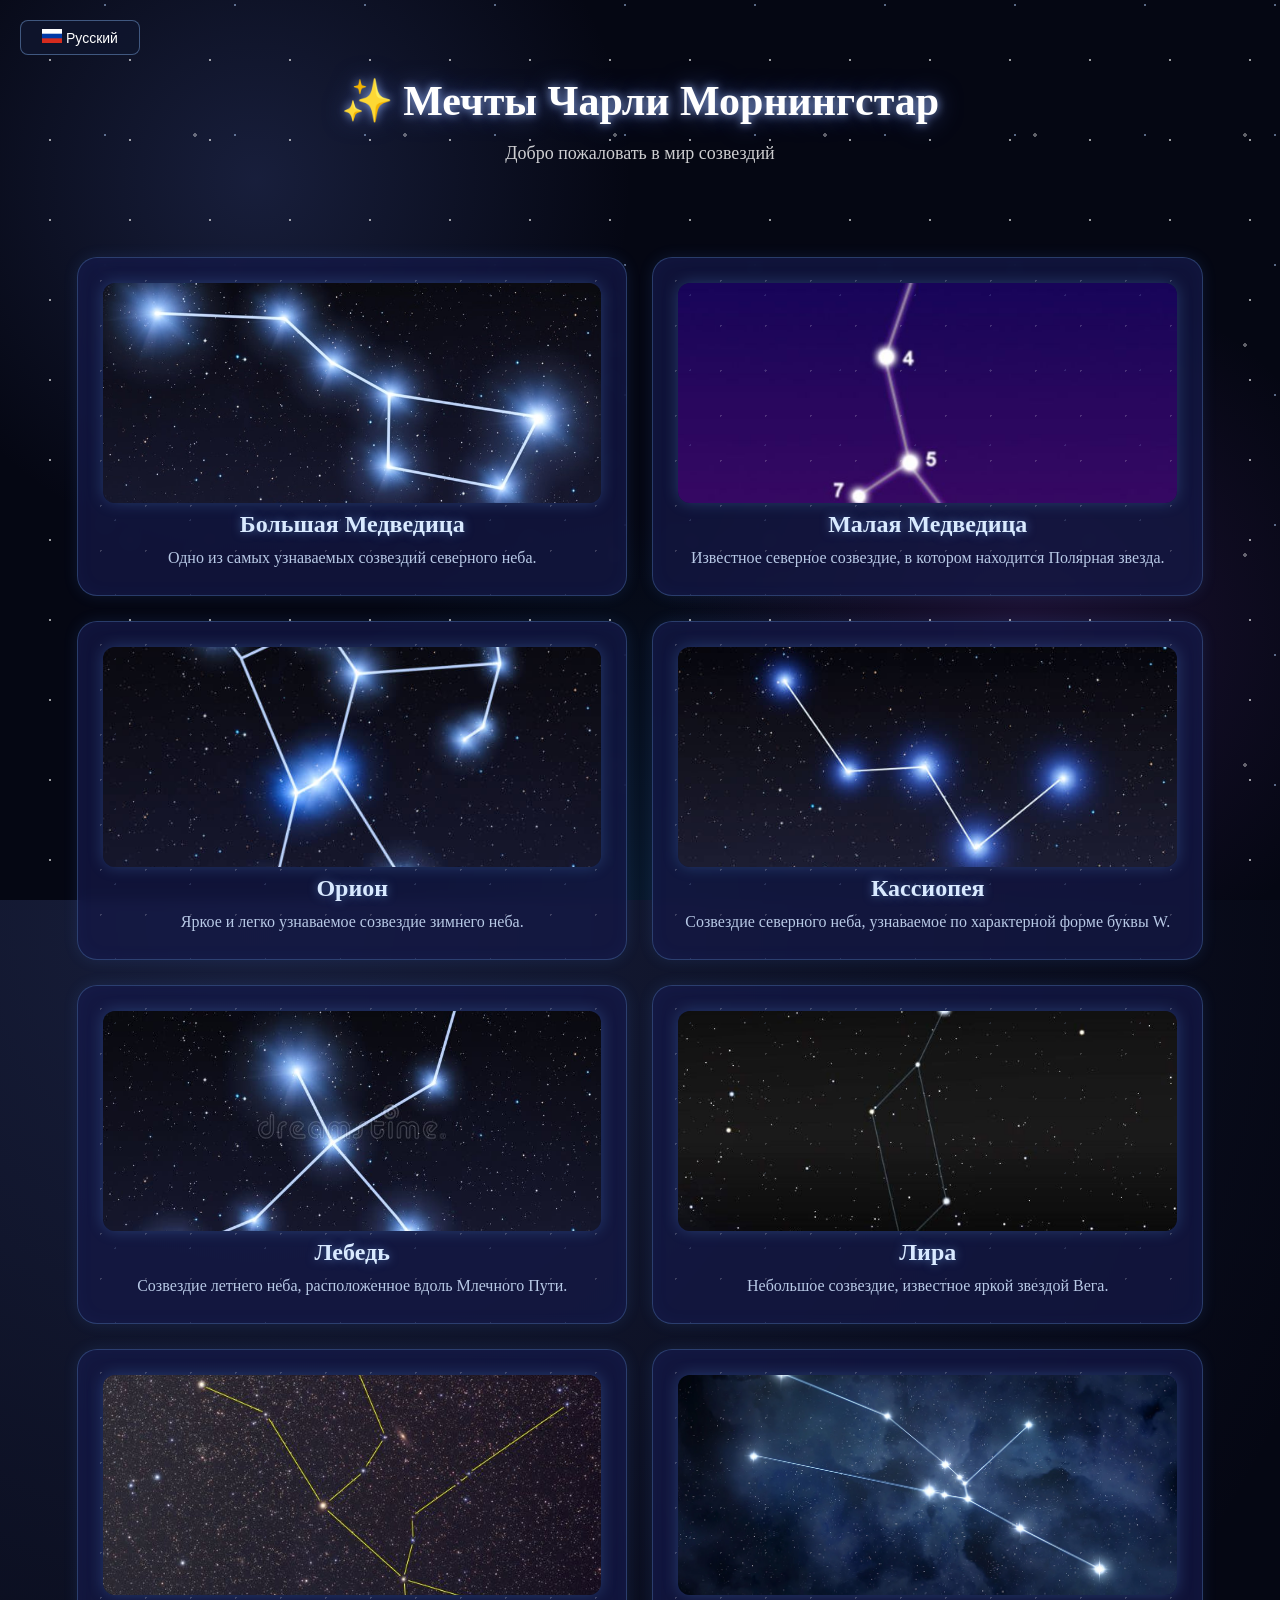
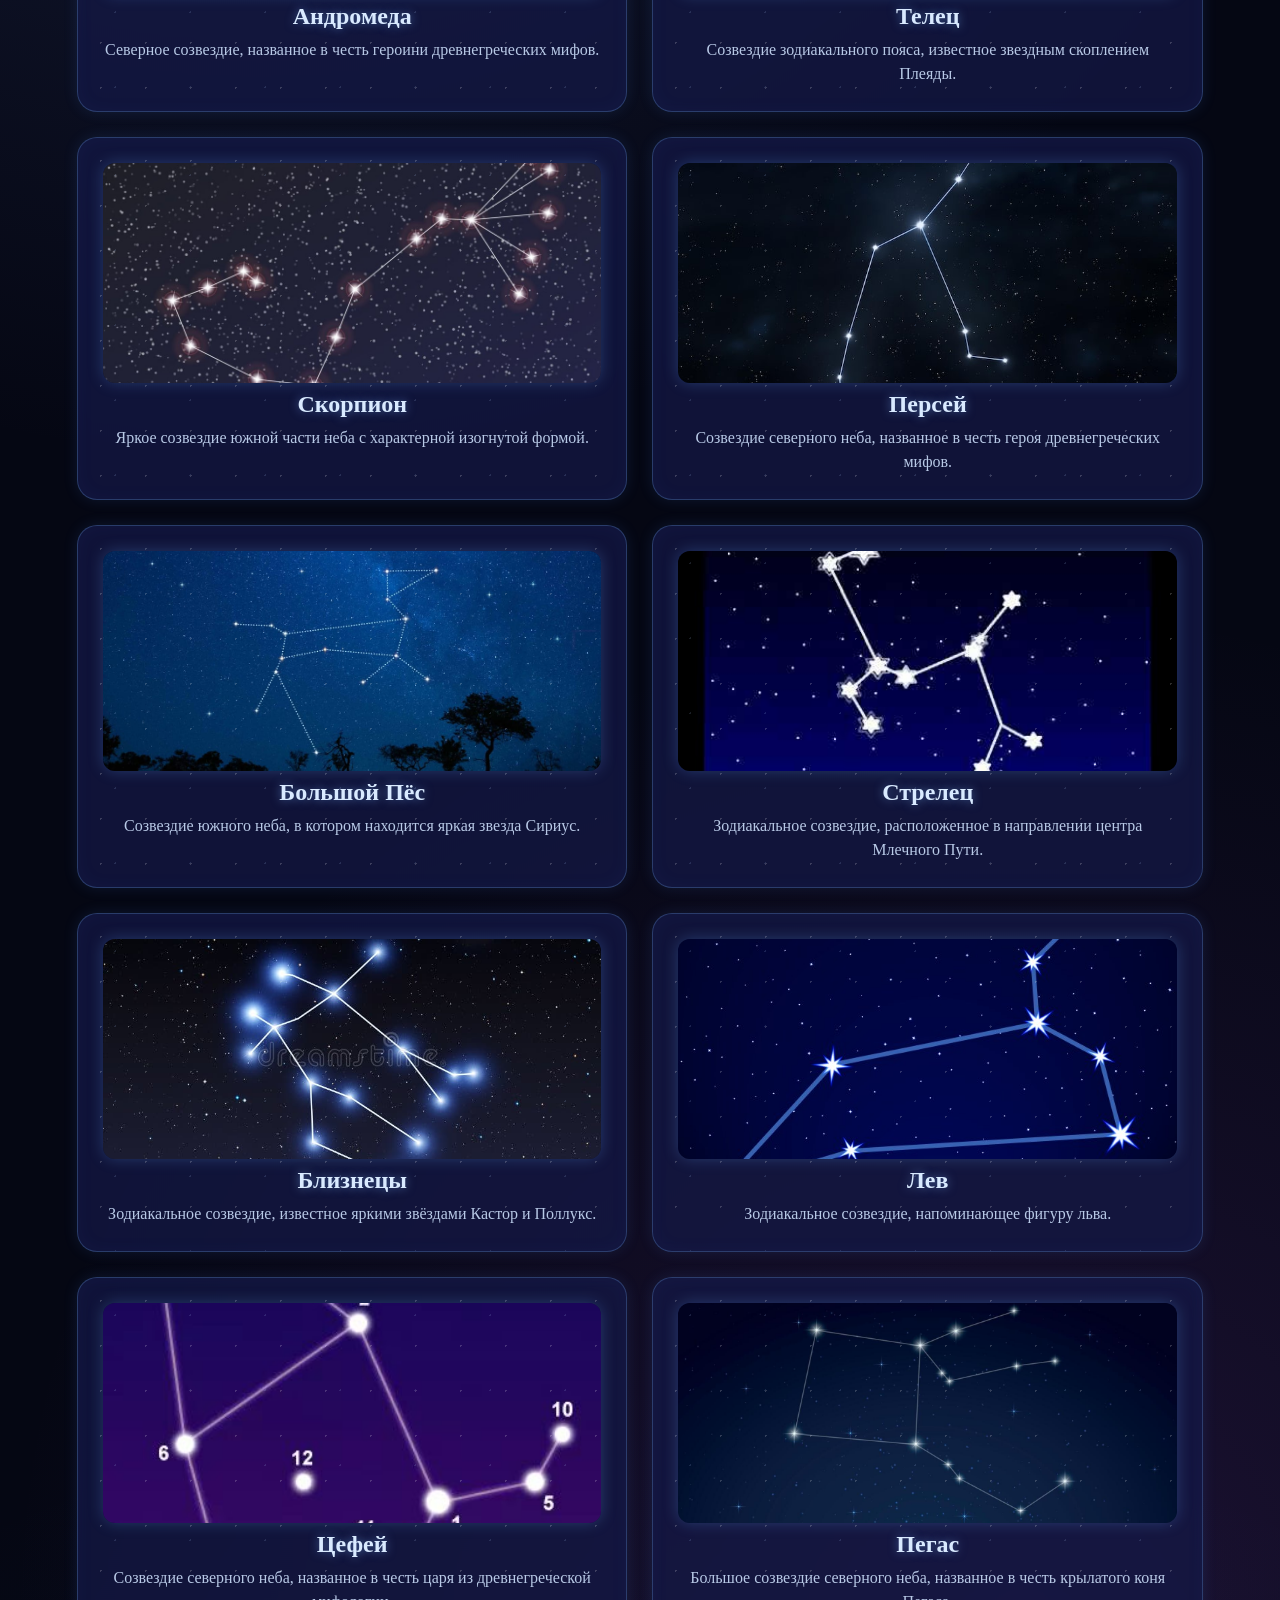
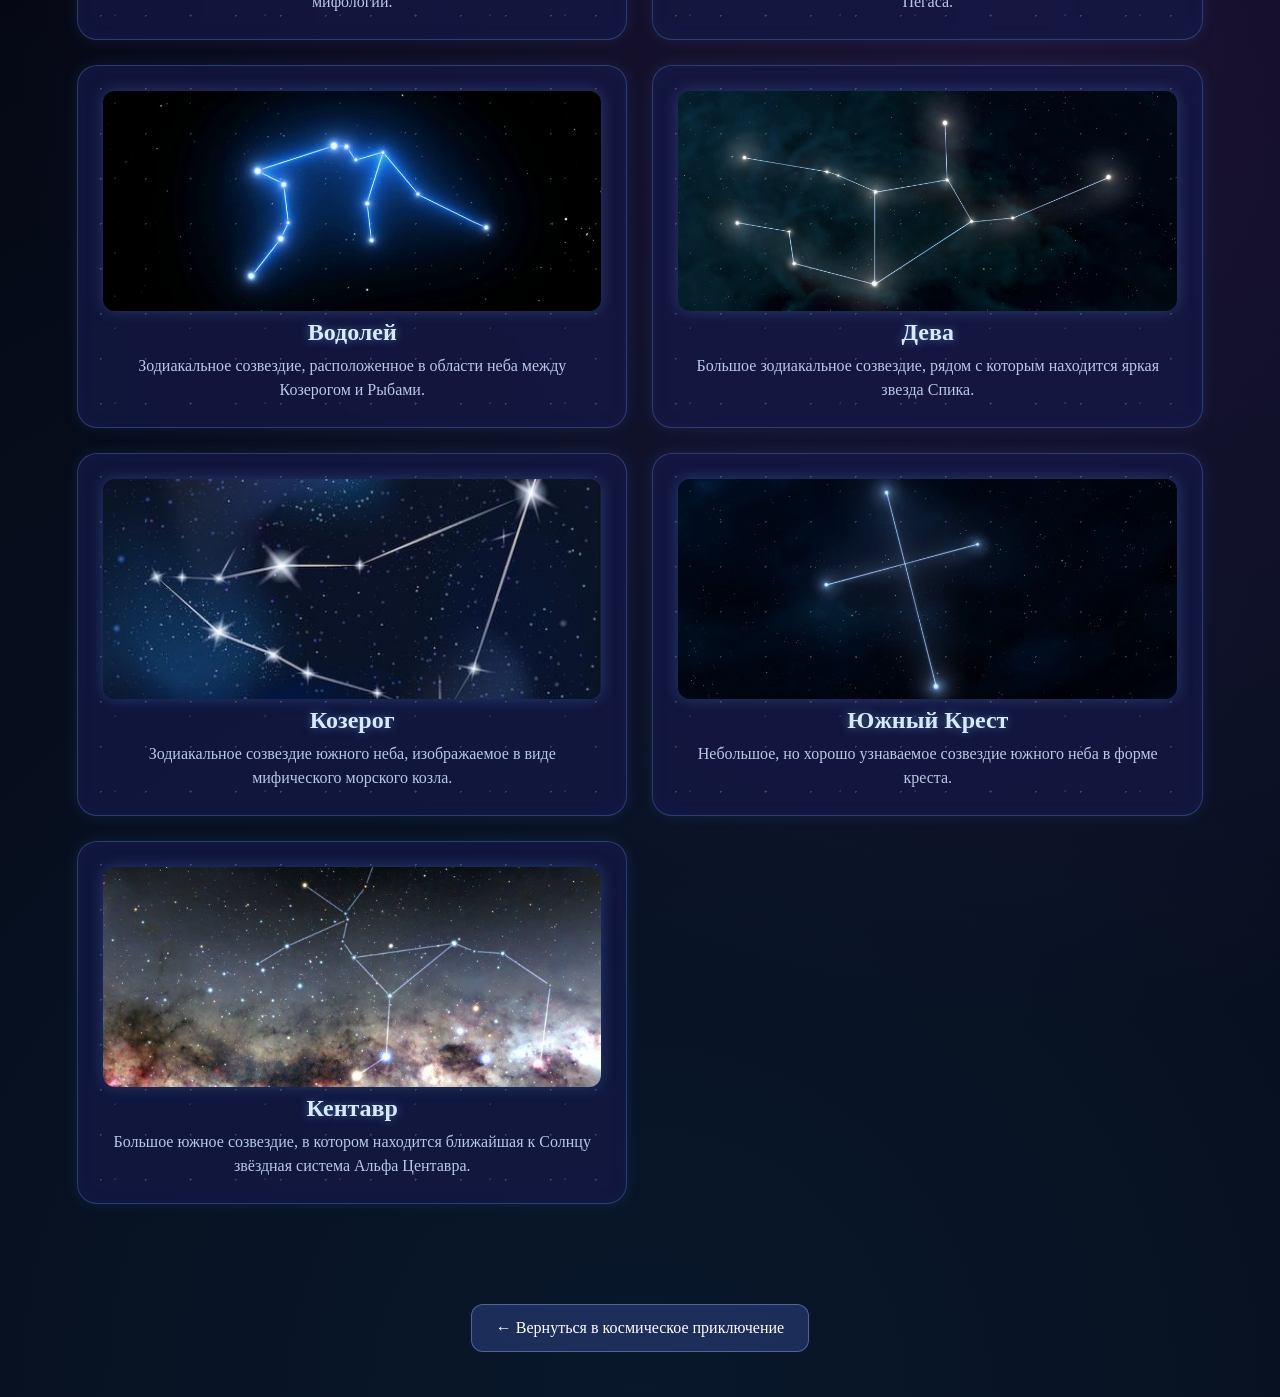
==== commit ea7ea473: "Add files via upload" ====
--- a/constellations.html
+++ b/constellations.html
@@ -2,17 +2,21 @@
 <html lang="ru">
 
 <head>
+    <link rel="stylesheet" href="halloween-decorations.css">
     <meta charset="UTF-8">
     <meta name="viewport" content="width=device-width, initial-scale=1.0">
 
     <title id="pageTitle">Мечты Чарли Морнингстар</title>
 
     <link rel="stylesheet" href="constellations.css">
-
+<div class="halloween-scene intro-halloween-scene" aria-hidden="true">
+    <img src="images/hallowen_pumpkin.jpg" class="intro-pumpkin" alt="">
+    <img src="images/natural.skull" class="intro-skull" alt="">
+</div>
 
 </head>
 <script src="constellations.js"></script>
-
+<script src="halloween-decorations.js"></script>
 <body>
 
 <div id="constellation-modal" class="modal">
@@ -290,6 +294,15 @@
 
     Italiano
 
+</button>
+<button onclick="changeLanguage('pl')">
+    <img src="images/poland.png" alt="Polski">
+    Polski
+</button>
+
+<button onclick="changeLanguage('nl')">
+    <img src="images/netherlands.png" alt="Nederlands">
+    Nederlands
 </button>
 
         </div>
--- a/halloween-decorations.css
+++ b/halloween-decorations.css
@@ -0,0 +1,597 @@
+
+/* =========================================
+   ХЭЛЛОУИНСКИЕ УКРАШЕНИЯ ДЛЯ ВСЕХ СТРАНИЦ
+========================================= */
+
+.halloween-page-decor-layer {
+    position: absolute;
+    inset: 0;
+    width: 100%;
+    height: 100%;
+    z-index: 3;
+    pointer-events: none;
+    opacity: 0;
+    visibility: hidden;
+    transition: opacity .35s ease;
+}
+
+body.halloween-theme .halloween-page-decor-layer {
+    opacity: 1;
+    visibility: visible;
+}
+
+.halloween-page-decor {
+    display: block;
+    position: absolute;
+    width: 65px;
+    height: 65px;
+    overflow: visible;
+    opacity: .82;
+    pointer-events: none;
+    filter: drop-shadow(0 0 9px rgba(180, 100, 255, .45));
+}
+
+/* Верхние углы */
+.hpage-decor-top-left {
+    top: 12px;
+    left: 12px;
+}
+
+.hpage-decor-top-right {
+    top: 12px;
+    right: 12px;
+}
+
+/* Нижние углы */
+.hpage-decor-bottom-left {
+    bottom: 12px;
+    left: 12px;
+}
+
+.hpage-decor-bottom-right {
+    bottom: 12px;
+    right: 12px;
+}
+
+/* Боковые части */
+.hpage-decor-mid-left {
+    top: 50%;
+    left: 10px;
+    transform: translateY(-50%);
+}
+
+.hpage-decor-mid-right {
+    top: 50%;
+    right: 10px;
+    transform: translateY(-50%);
+}
+
+/* Небольшое движение */
+.halloween-page-decor-layer .halloween-page-decor {
+    animation: hpage-floating 5s ease-in-out infinite;
+}
+
+.halloween-page-decor-layer .halloween-page-decor:nth-child(2) {
+    animation-delay: 1.2s;
+}
+
+.halloween-page-decor-layer .halloween-page-decor:nth-child(3) {
+    animation-delay: 2.1s;
+}
+
+@keyframes hpage-floating {
+    0%, 100% {
+        translate: 0 0;
+    }
+
+    50% {
+        translate: 0 -8px;
+    }
+}
+
+/* Маленькие украшения на карточках */
+.halloween-card-corner {
+    position: absolute;
+    right: 8px;
+    bottom: 8px;
+    width: 38px;
+    height: 38px;
+    z-index: 3;
+    opacity: 0;
+    pointer-events: none;
+    filter: drop-shadow(0 0 8px rgba(255, 145, 55, .55));
+    transition: opacity .3s ease;
+}
+
+body.halloween-theme .halloween-card-corner {
+    opacity: .85;
+}
+
+/* На телефонах уменьшаем фигурки */
+@media (max-width: 650px) {
+    .halloween-page-decor {
+        width: 43px;
+        height: 43px;
+    }
+
+    .hpage-decor-top-left,
+    .hpage-decor-bottom-left {
+        left: 5px;
+    }
+
+    .hpage-decor-top-right,
+    .hpage-decor-bottom-right {
+        right: 5px;
+    }
+
+    .halloween-card-corner {
+        width: 28px;
+        height: 28px;
+    }
+}
+
+/* Учитываем настройки уменьшения движения */
+@media (prefers-reduced-motion: reduce) {
+    .halloween-page-decor-layer .halloween-page-decor {
+        animation: none;
+    }
+}
+
+/* ==========================================
+   🎃 HALLOWEEN THEME — ОБЩЕЕ ОФОРМЛЕНИЕ
+   Работает на всех страницах сайта
+========================================== */
+
+body.halloween-theme {
+    --halloween-purple: #9b4dff;
+    --halloween-orange: #ff8a24;
+    --halloween-red: #a51d42;
+    --halloween-border: rgba(174, 83, 255, 0.48);
+    --halloween-text: #eee3f5;
+
+    color: var(--halloween-text);
+    background-color: #0a0710;
+
+    /* Сохраняем исходный космический фон и добавляем
+       только внутреннее зловещее свечение */
+    box-shadow: inset 0 0 180px rgba(106, 25, 100, 0.20);
+}
+
+/* Заголовки */
+
+body.halloween-theme h1,
+body.halloween-theme h2,
+body.halloween-theme h3,
+body.halloween-theme h4 {
+    color: #e3b5ff;
+    text-shadow:
+        0 0 8px rgba(174, 76, 255, 0.65),
+        0 0 22px rgba(125, 35, 190, 0.35);
+}
+
+/* Основной текст */
+
+body.halloween-theme p,
+body.halloween-theme li,
+body.halloween-theme label {
+    color: #d7c9e0;
+}
+
+/* Шапки страниц */
+
+body.halloween-theme header {
+    border-color: rgba(155, 77, 255, 0.35);
+}
+
+body.halloween-theme header h1 {
+    text-shadow:
+        0 0 10px rgba(180, 70, 255, 0.8),
+        0 0 28px rgba(255, 100, 30, 0.22);
+}
+
+/* Карточки на всех страницах */
+
+body.halloween-theme .planet-card,
+body.halloween-theme .moon-card,
+body.halloween-theme .constellation-card,
+body.halloween-theme .satellite-card,
+body.halloween-theme .dwarf-planet-card,
+body.halloween-theme .atlas-card,
+body.halloween-theme .history-card,
+body.halloween-theme .card,
+body.halloween-theme [class*="-card"] {
+    background-color: rgba(19, 10, 29, 0.92);
+    border-color: var(--halloween-border);
+    box-shadow:
+        0 0 12px rgba(112, 35, 170, 0.18),
+        inset 0 0 18px rgba(80, 20, 100, 0.12);
+    transition:
+        border-color 0.3s ease,
+        box-shadow 0.3s ease,
+        transform 0.3s ease;
+}
+
+/* Зловещее свечение карточек при наведении */
+
+body.halloween-theme .planet-card:hover,
+body.halloween-theme .moon-card:hover,
+body.halloween-theme .constellation-card:hover,
+body.halloween-theme .satellite-card:hover,
+body.halloween-theme .dwarf-planet-card:hover,
+body.halloween-theme .atlas-card:hover,
+body.halloween-theme .history-card:hover,
+body.halloween-theme .card:hover,
+body.halloween-theme [class*="-card"]:hover {
+    border-color: var(--halloween-orange);
+    box-shadow:
+        0 0 12px rgba(255, 105, 25, 0.32),
+        0 0 30px rgba(150, 40, 220, 0.28);
+}
+
+/* Кнопки */
+
+
+/* ==================================================
+   🎃 ОСОБОЕ ХЭЛЛОУИНСКОЕ ОФОРМЛЕНИЕ МЕНЮ
+   Космические объекты / Кейн / Атлас Помни
+================================================== */
+
+/* 🌌 КОСМИЧЕСКИЕ ОБЪЕКТЫ */
+
+body.halloween-theme #spaceObjectsButton {
+    color: #fff0dc;
+    background:
+        radial-gradient(
+            circle at 15% 50%,
+            rgba(255, 130, 55, 0.2),
+            transparent 38%
+        ),
+        linear-gradient(
+            135deg,
+            #100d20,
+            #352044 55%,
+            #50233e
+        );
+
+    border: 1px solid rgba(255, 158, 91, 0.7);
+
+    box-shadow:
+        inset 0 0 15px rgba(170, 75, 210, 0.15),
+        0 0 12px rgba(140, 60, 190, 0.3),
+        0 0 24px rgba(255, 105, 40, 0.12);
+
+    text-shadow: 0 0 8px rgba(255, 160, 90, 0.45);
+}
+
+body.halloween-theme #spaceObjectsButton:hover {
+    color: #fff8ed;
+    border-color: #ffad62;
+
+    background:
+        radial-gradient(
+            circle at 20% 50%,
+            rgba(255, 139, 55, 0.3),
+            transparent 42%
+        ),
+        linear-gradient(
+            135deg,
+            #21112e,
+            #57265f,
+            #702b3f
+        );
+
+    box-shadow:
+        0 0 15px rgba(255, 120, 50, 0.4),
+        0 0 35px rgba(165, 70, 220, 0.4);
+
+    transform: translateY(-3px);
+}
+
+
+/* 🎪 ЭНЦИКЛОПЕДИЯ КЕЙНА */
+
+body.halloween-theme #kainButton {
+    color: #fff0f1;
+
+    background:
+        radial-gradient(
+            circle at 80% 20%,
+            rgba(255, 105, 55, 0.22),
+            transparent 38%
+        ),
+        linear-gradient(
+            135deg,
+            #170817,
+            #54112f 48%,
+            #26102f
+        );
+
+    border: 1px solid rgba(255, 90, 110, 0.7);
+
+    box-shadow:
+        inset 0 0 18px rgba(190, 30, 75, 0.2),
+        0 0 15px rgba(180, 30, 75, 0.35),
+        0 0 30px rgba(115, 35, 145, 0.2);
+
+    text-shadow:
+        0 0 7px rgba(255, 95, 110, 0.6);
+}
+
+body.halloween-theme #kainButton:hover {
+    color: white;
+    border-color: #ff887e;
+
+    background:
+        linear-gradient(
+            135deg,
+            #290b20,
+            #791b3c,
+            #371344
+        );
+
+    box-shadow:
+        0 0 18px rgba(255, 55, 85, 0.5),
+        0 0 35px rgba(155, 55, 200, 0.35);
+
+    transform: translateY(-3px);
+}
+
+
+/* 🎭 АТЛАС ПОМНИ
+   Сохраняем оригинальное деление: красная / синяя половины.
+   Не превращаем квадрат в обычную кнопку.
+*/
+
+body.halloween-theme button.pomni-atlas-button {
+    appearance: none;
+
+    width: 120px;
+    height: 120px;
+    min-width: 120px;
+
+    padding: 8px;
+    box-sizing: border-box;
+
+    display: flex;
+    align-items: center;
+    justify-content: center;
+
+    background: linear-gradient(
+        to right,
+        #f32645 0%,
+        #f32645 50%,
+        #287bff 50%,
+        #287bff 100%
+    ) !important;
+
+    color: #ffffff !important;
+
+    border: 2px solid #ffffff !important;
+    border-radius: 8px !important;
+
+    box-shadow:
+        0 0 0 3px rgba(106, 46, 130, 0.35),
+        0 0 18px rgba(160, 60, 190, 0.35),
+        0 0 28px rgba(255, 105, 50, 0.18);
+
+    transition:
+        transform 0.2s ease,
+        box-shadow 0.2s ease;
+}
+
+body.halloween-theme .pomni-atlas-title {
+    display: block;
+
+    padding: 5px 2px;
+
+    color: #ffffff;
+    background: rgba(20, 10, 35, 0.72);
+
+    border: 1px solid rgba(255, 255, 255, 0.25);
+    border-radius: 4px;
+
+    text-shadow:
+        0 0 5px #ffffff,
+        0 0 12px rgba(255, 110, 190, 0.8);
+}
+
+body.halloween-theme button.pomni-atlas-button:hover {
+    transform: scale(1.05);
+
+    box-shadow:
+        0 0 0 3px rgba(150, 65, 180, 0.5),
+        0 0 22px rgba(255, 65, 110, 0.45),
+        0 0 35px rgba(65, 115, 255, 0.45);
+}
+
+body.halloween-theme button.pomni-atlas-button:active {
+    transform: scale(0.97);
+}
+
+
+/* 📚 ЭНЦИКЛОПЕДИЯ КЕЙНА — ВНУТРЕННИЕ КАРТОЧКИ */
+
+body.halloween-theme .history-card {
+    background:
+        radial-gradient(
+            circle at 90% 10%,
+            rgba(150, 50, 180, 0.14),
+            transparent 42%
+        ),
+        linear-gradient(
+            145deg,
+            rgba(31, 12, 34, 0.96),
+            rgba(17, 9, 25, 0.97),
+            rgba(43, 13, 36, 0.94)
+        );
+
+    border: 1px solid rgba(176, 80, 155, 0.48);
+
+    box-shadow:
+        inset 0 0 22px rgba(120, 35, 105, 0.16),
+        0 8px 25px rgba(0, 0, 0, 0.4),
+        0 0 13px rgba(135, 45, 155, 0.15);
+
+    transition:
+        border-color 0.3s ease,
+        box-shadow 0.3s ease,
+        transform 0.3s ease;
+}
+
+body.halloween-theme .history-card:hover {
+    border-color: rgba(255, 117, 85, 0.8);
+
+    box-shadow:
+        inset 0 0 22px rgba(150, 35, 100, 0.2),
+        0 10px 30px rgba(0, 0, 0, 0.45),
+        0 0 22px rgba(205, 65, 105, 0.28);
+
+    transform: translateY(-4px);
+}
+
+body.halloween-theme .history-card > span {
+    filter:
+        drop-shadow(0 0 7px rgba(255, 130, 75, 0.55))
+        drop-shadow(0 0 13px rgba(165, 65, 190, 0.35));
+}
+
+
+/* Кнопки языков на странице Кейна */
+
+body.halloween-theme .kain-languages button {
+    color: #f5e8ff;
+
+    background: linear-gradient(
+        135deg,
+        #21112c,
+        #49203e
+    );
+
+    border: 1px solid rgba(175, 85, 185, 0.55);
+    border-radius: 10px;
+
+    box-shadow: 0 0 9px rgba(140, 55, 165, 0.18);
+
+    transition:
+        background 0.25s ease,
+        border-color 0.25s ease,
+        box-shadow 0.25s ease;
+}
+
+body.halloween-theme .kain-languages button:hover {
+    color: #fff4e8;
+    border-color: #ff9b66;
+
+    background: linear-gradient(
+        135deg,
+        #42162e,
+        #68213c
+    );
+
+    box-shadow:
+        0 0 12px rgba(255, 110, 65, 0.3),
+        0 0 20px rgba(150, 55, 190, 0.25);
+}
+
+/* Ссылки */
+
+body.halloween-theme a {
+    color: #d8a5ff;
+    transition: color 0.25s ease, text-shadow 0.25s ease;
+}
+
+body.halloween-theme a:hover {
+    color: #ffab55;
+    text-shadow: 0 0 10px rgba(255, 115, 30, 0.65);
+}
+
+/* Поля ввода и выпадающие меню */
+
+body.halloween-theme input,
+body.halloween-theme textarea,
+body.halloween-theme select {
+    color: #f0e1ff;
+    background-color: rgba(17, 9, 26, 0.96);
+    border-color: rgba(155, 77, 255, 0.55);
+}
+
+body.halloween-theme input:focus,
+body.halloween-theme textarea:focus,
+body.halloween-theme select:focus {
+    outline: none;
+    border-color: var(--halloween-orange);
+    box-shadow: 0 0 12px rgba(255, 120, 35, 0.32);
+}
+
+/* Модальные окна */
+
+body.halloween-theme .modal-content,
+body.halloween-theme .modal-dialog,
+body.halloween-theme [role="dialog"] {
+    background-color: rgba(15, 7, 24, 0.97);
+    border-color: rgba(165, 75, 230, 0.65);
+    box-shadow:
+        0 0 25px rgba(135, 35, 190, 0.3),
+        0 0 55px rgba(90, 15, 50, 0.25);
+}
+
+/* Нижняя часть страниц */
+
+body.halloween-theme footer {
+    border-color: rgba(155, 77, 255, 0.38);
+    color: #c9acd9;
+    text-shadow: 0 0 8px rgba(140, 55, 190, 0.4);
+}
+
+/* Разделители */
+
+body.halloween-theme hr {
+    border-color: rgba(155, 77, 255, 0.4);
+    box-shadow: 0 0 8px rgba(155, 77, 255, 0.2);
+}
+
+/* Выделенный текст */
+
+body.halloween-theme ::selection {
+    color: #fff;
+    background-color: #8734a8;
+}
+
+/* Полоса прокрутки */
+
+body.halloween-theme::-webkit-scrollbar {
+    width: 10px;
+}
+
+body.halloween-theme::-webkit-scrollbar-track {
+    background: #100a17;
+}
+
+body.halloween-theme::-webkit-scrollbar-thumb {
+    background: linear-gradient(
+        180deg,
+        #7932a8,
+        #a94a32,
+        #4a205f
+    );
+    border-radius: 10px;
+}
+
+body.halloween-theme::-webkit-scrollbar-thumb:hover {
+    background: #c26936;
+}
+
+/* Не отключаем анимации для людей,
+   использующих настройку уменьшения движения */
+@media (prefers-reduced-motion: reduce) {
+    body.halloween-theme *,
+    body.halloween-theme *::before,
+    body.halloween-theme *::after {
+        scroll-behavior: auto;
+        transition-duration: 0.01ms;
+    }
+}
+/* 🎭 АТЛАС ПОМНИ — отключаем большие хэллоуинские стикеры */
+body.space-atlas-page .halloween-page-decor-layer {
+    display: none !important;
+}
--- a/constellations.css
+++ b/constellations.css
@@ -534,4 +534,294 @@
     to {
         background-position: 90px 90px, -55px 100px;
     }
-}+}
+
+
+/* =========================================
+   🎃 ХЭЛЛОУИНСКАЯ ТЕМА
+   Включается только через halloween-theme
+   ========================================= */
+
+body.halloween-theme {
+    color: #f5eaff;
+
+    background:
+        radial-gradient(
+            circle at 50% 0%,
+            rgba(111, 35, 125, 0.28),
+            transparent 38%
+        ),
+        radial-gradient(
+            circle at 10% 80%,
+            rgba(125, 35, 55, 0.18),
+            transparent 35%
+        ),
+        linear-gradient(
+            145deg,
+            #090711,
+            #160d20 48%,
+            #080711
+        );
+
+    background-attachment: fixed;
+}
+
+/* Заголовок */
+
+body.halloween-theme .constellation-header {
+    background:
+        radial-gradient(
+            ellipse at center,
+            rgba(112, 42, 125, 0.25),
+            transparent 70%
+        );
+}
+
+body.halloween-theme .constellation-header h1 {
+    color: #ffd28a;
+
+    text-shadow:
+        0 0 10px rgba(255, 143, 66, 0.7),
+        0 0 25px rgba(190, 65, 120, 0.5);
+}
+
+body.halloween-theme .constellation-header p {
+    color: #d5b9e8;
+}
+
+/* Фон */
+
+body.halloween-theme .space-background {
+    background:
+        radial-gradient(
+            ellipse at 20% 30%,
+            rgba(90, 35, 115, 0.16),
+            transparent 45%
+        ),
+        radial-gradient(
+            ellipse at 80% 70%,
+            rgba(130, 35, 55, 0.13),
+            transparent 45%
+        ),
+        #090711;
+}
+
+/* Звёзды */
+
+body.halloween-theme .stars {
+    background-image:
+        radial-gradient(2px 2px at 20px 30px, #fff1d0, transparent),
+        radial-gradient(1px 1px at 90px 80px, #d9b8ff, transparent),
+        radial-gradient(2px 2px at 150px 160px, #ffbd86, transparent),
+        radial-gradient(1px 1px at 230px 40px, #ffffff, transparent),
+        radial-gradient(2px 2px at 300px 190px, #d8aaff, transparent),
+        radial-gradient(1px 1px at 380px 100px, #ffe0b5, transparent);
+
+    background-size: 420px 240px;
+    opacity: 0.65;
+}
+
+/* Метеоры */
+
+body.halloween-theme .meteor {
+    background: linear-gradient(
+        90deg,
+        rgba(255, 160, 80, 0),
+        rgba(255, 185, 110, 0.9),
+        rgba(255, 235, 190, 0)
+    );
+
+    box-shadow:
+        0 0 8px rgba(255, 130, 70, 0.8),
+        0 0 18px rgba(180, 70, 120, 0.5);
+}
+
+/* Кнопка возврата */
+
+body.halloween-theme .back-button {
+    color: #ffe2bd;
+
+    background: linear-gradient(
+        135deg,
+        #54244f,
+        #321a3e
+    );
+
+    border-color: #bd784e;
+
+    box-shadow:
+        0 0 12px rgba(220, 105, 65, 0.22),
+        inset 0 0 10px rgba(255, 170, 100, 0.08);
+}
+
+body.halloween-theme .back-button:hover {
+    background: linear-gradient(
+        135deg,
+        #77345f,
+        #48214f
+    );
+
+    box-shadow:
+        0 0 18px rgba(255, 130, 75, 0.45),
+        0 0 30px rgba(160, 70, 130, 0.25);
+}
+
+/* Карточки */
+
+body.halloween-theme .constellation-card {
+    color: #f5eaff;
+
+    background: linear-gradient(
+        145deg,
+        rgba(48, 27, 60, 0.96),
+        rgba(20, 15, 31, 0.97)
+    );
+
+    border-color: rgba(190, 112, 145, 0.48);
+
+    box-shadow:
+        0 8px 25px rgba(0, 0, 0, 0.45),
+        inset 0 0 20px rgba(130, 65, 130, 0.08);
+}
+
+body.halloween-theme .constellation-card:hover {
+    background: linear-gradient(
+        145deg,
+        rgba(72, 35, 75, 0.98),
+        rgba(30, 17, 42, 0.98)
+    );
+
+    border-color: #f1a16d;
+
+    box-shadow:
+        0 12px 35px rgba(0, 0, 0, 0.55),
+        0 0 20px rgba(232, 116, 76, 0.2),
+        0 0 35px rgba(151, 75, 160, 0.18);
+}
+
+body.halloween-theme .constellation-card h2 {
+    color: #ffd49b;
+
+    text-shadow:
+        0 0 10px rgba(255, 147, 90, 0.3);
+}
+
+body.halloween-theme .constellation-card p {
+    color: #d3c1df;
+}
+
+body.halloween-theme .constellation-icon {
+    color: #ffbd83;
+
+    filter: drop-shadow(
+        0 0 8px rgba(255, 140, 75, 0.7)
+    );
+}
+
+body.halloween-theme .constellation-card img {
+    border: 1px solid rgba(226, 150, 120, 0.45);
+
+    box-shadow:
+        0 5px 15px rgba(0, 0, 0, 0.4),
+        0 0 12px rgba(150, 80, 160, 0.16);
+}
+
+/* Модальное окно */
+
+body.halloween-theme .modal {
+    background: rgba(5, 3, 12, 0.86);
+
+    backdrop-filter: blur(8px);
+    -webkit-backdrop-filter: blur(8px);
+}
+
+body.halloween-theme .modal-content {
+    color: #f5eaff;
+
+    background:
+        radial-gradient(
+            circle at 100% 0%,
+            rgba(143, 62, 100, 0.2),
+            transparent 45%
+        ),
+        linear-gradient(
+            145deg,
+            #28182f,
+            #120e1c
+        );
+
+    border-color: #bd805f;
+
+    box-shadow:
+        0 0 25px rgba(255, 125, 75, 0.2),
+        0 0 65px rgba(135, 60, 155, 0.22);
+}
+
+body.halloween-theme .modal-content h2,
+body.halloween-theme #modal-title {
+    color: #ffd49b;
+
+    text-shadow:
+        0 0 12px rgba(255, 140, 75, 0.4);
+}
+
+body.halloween-theme .modal-content p,
+body.halloween-theme #modal-description {
+    color: #e0d0e9;
+}
+
+body.halloween-theme .modal-content img {
+    box-shadow:
+        0 0 18px rgba(190, 100, 145, 0.25);
+}
+
+body.halloween-theme .modal-close {
+    color: #ffd3b0;
+
+    background: rgba(110, 45, 65, 0.55);
+
+    border: 1px solid rgba(255, 170, 120, 0.5);
+}
+
+body.halloween-theme .modal-close:hover {
+    background: #873d55;
+}
+
+/* Языковое меню */
+
+body.halloween-theme .language-button {
+    color: #ffe1c0;
+
+    background: rgba(43, 25, 54, 0.95);
+
+    border-color: #bd805f;
+
+    box-shadow:
+        0 0 12px rgba(220, 120, 75, 0.2);
+}
+
+body.halloween-theme .language-button:hover {
+    background: #60304f;
+
+    box-shadow:
+        0 0 17px rgba(255, 140, 80, 0.35);
+}
+
+body.halloween-theme .language-dropdown {
+    background: rgba(25, 15, 34, 0.98);
+
+    border-color: rgba(205, 130, 120, 0.65);
+
+    box-shadow:
+        0 8px 25px rgba(0, 0, 0, 0.5),
+        0 0 15px rgba(150, 65, 130, 0.2);
+}
+
+body.halloween-theme .language-dropdown button {
+    color: #eadcf2;
+}
+
+body.halloween-theme .language-dropdown button:hover {
+    color: #ffd49b;
+    background: rgba(160, 75, 100, 0.3);
+}
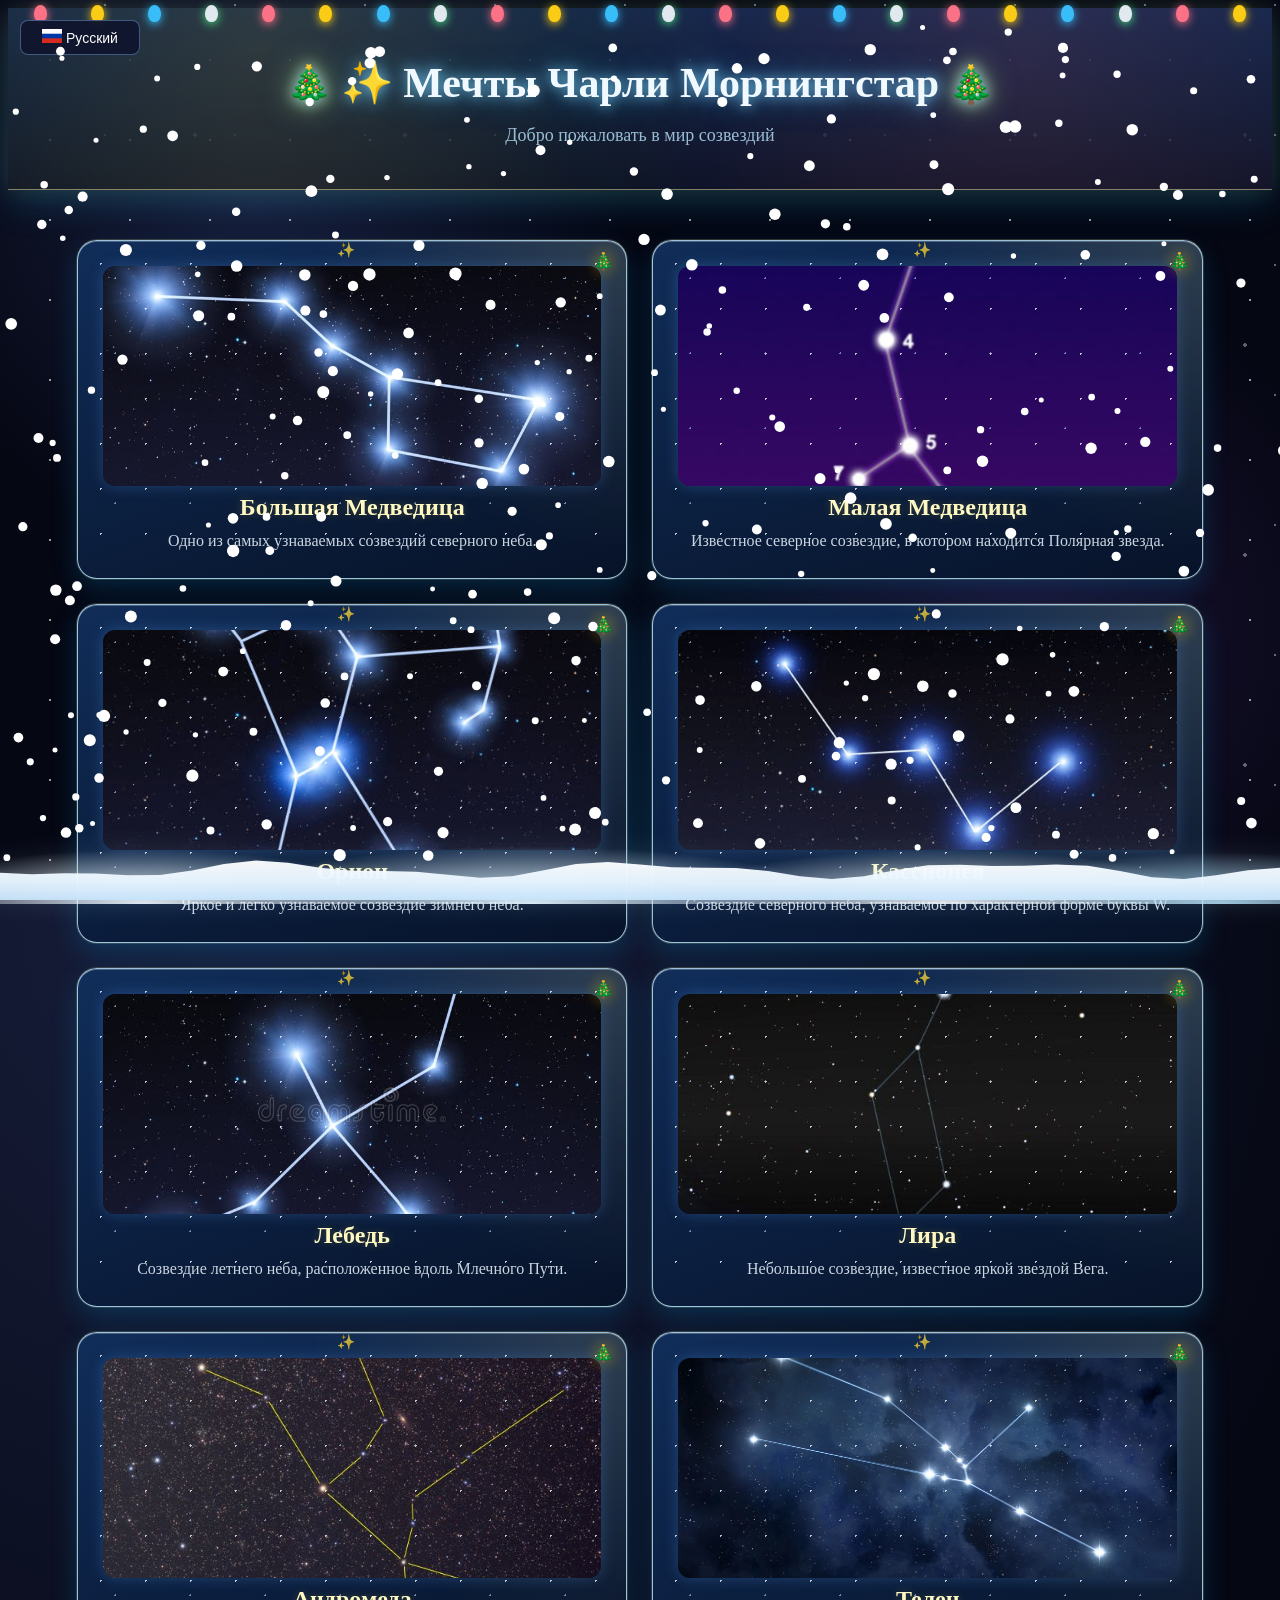
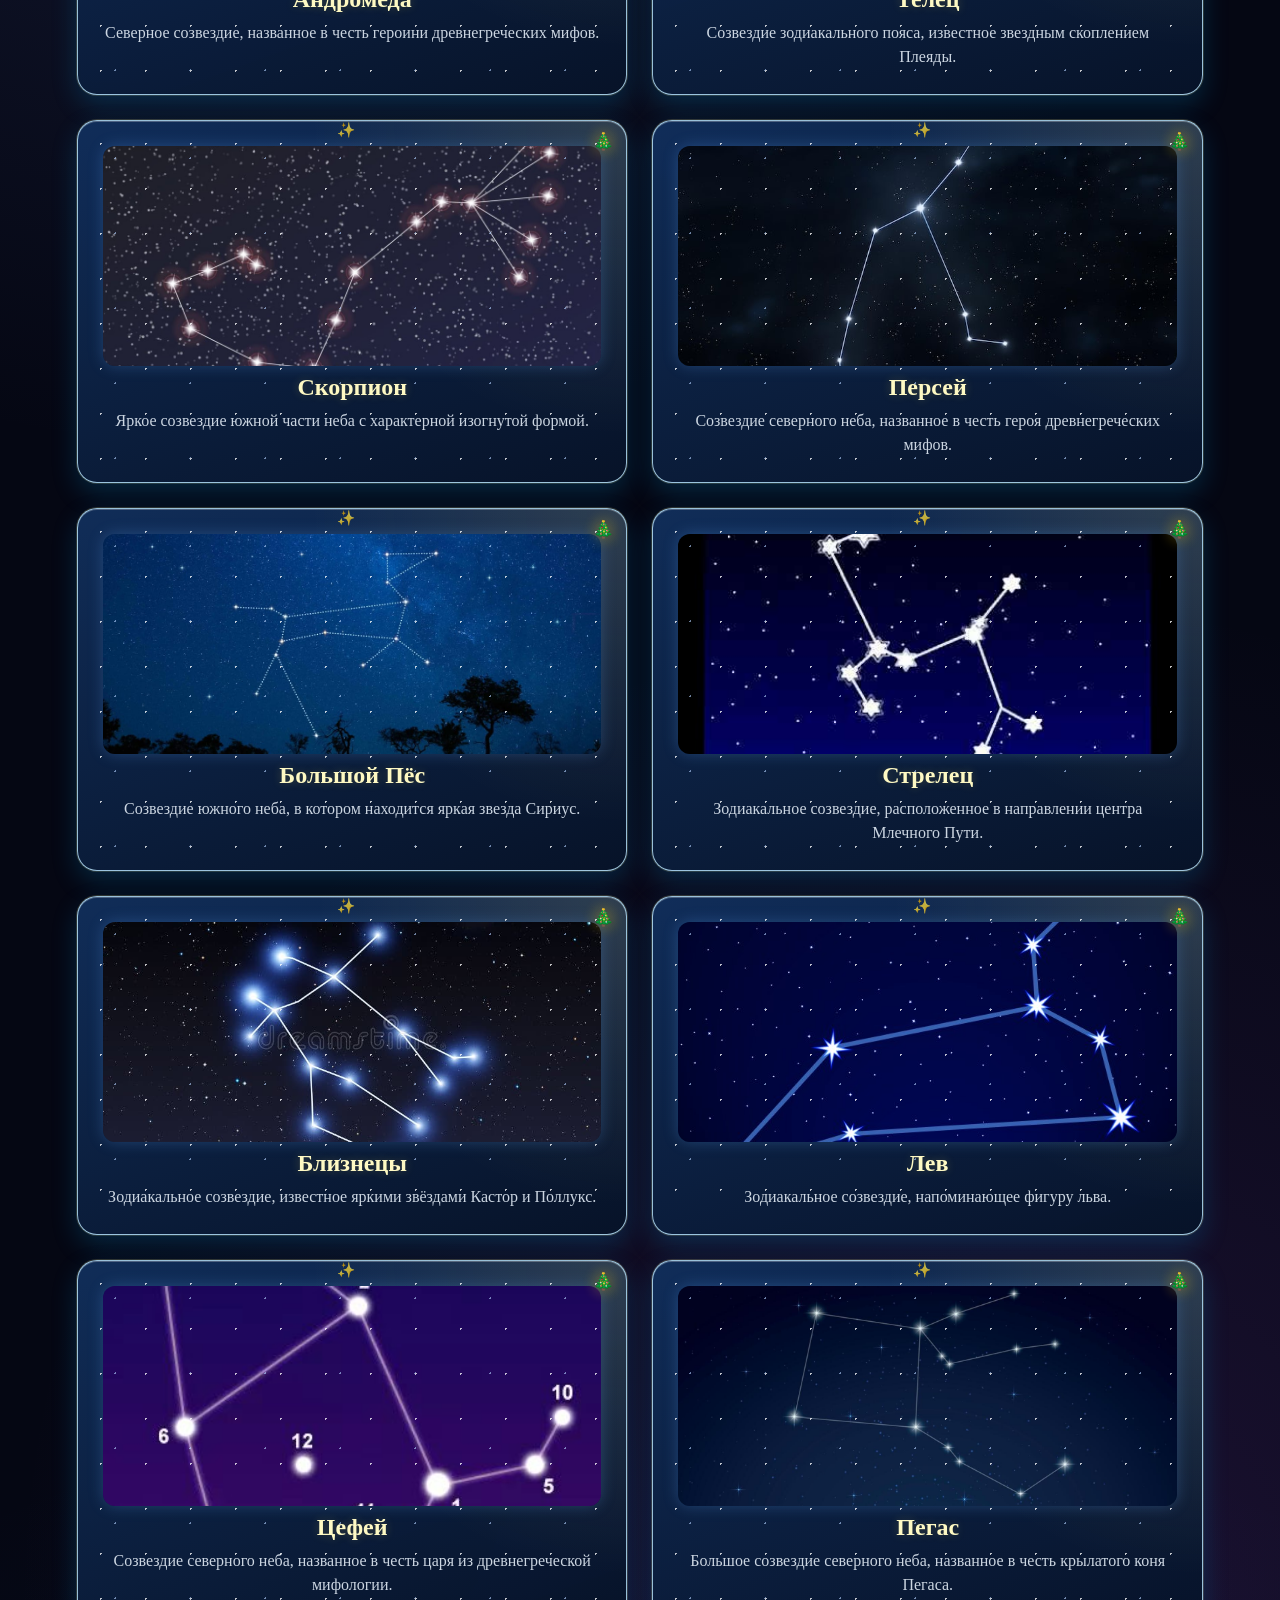
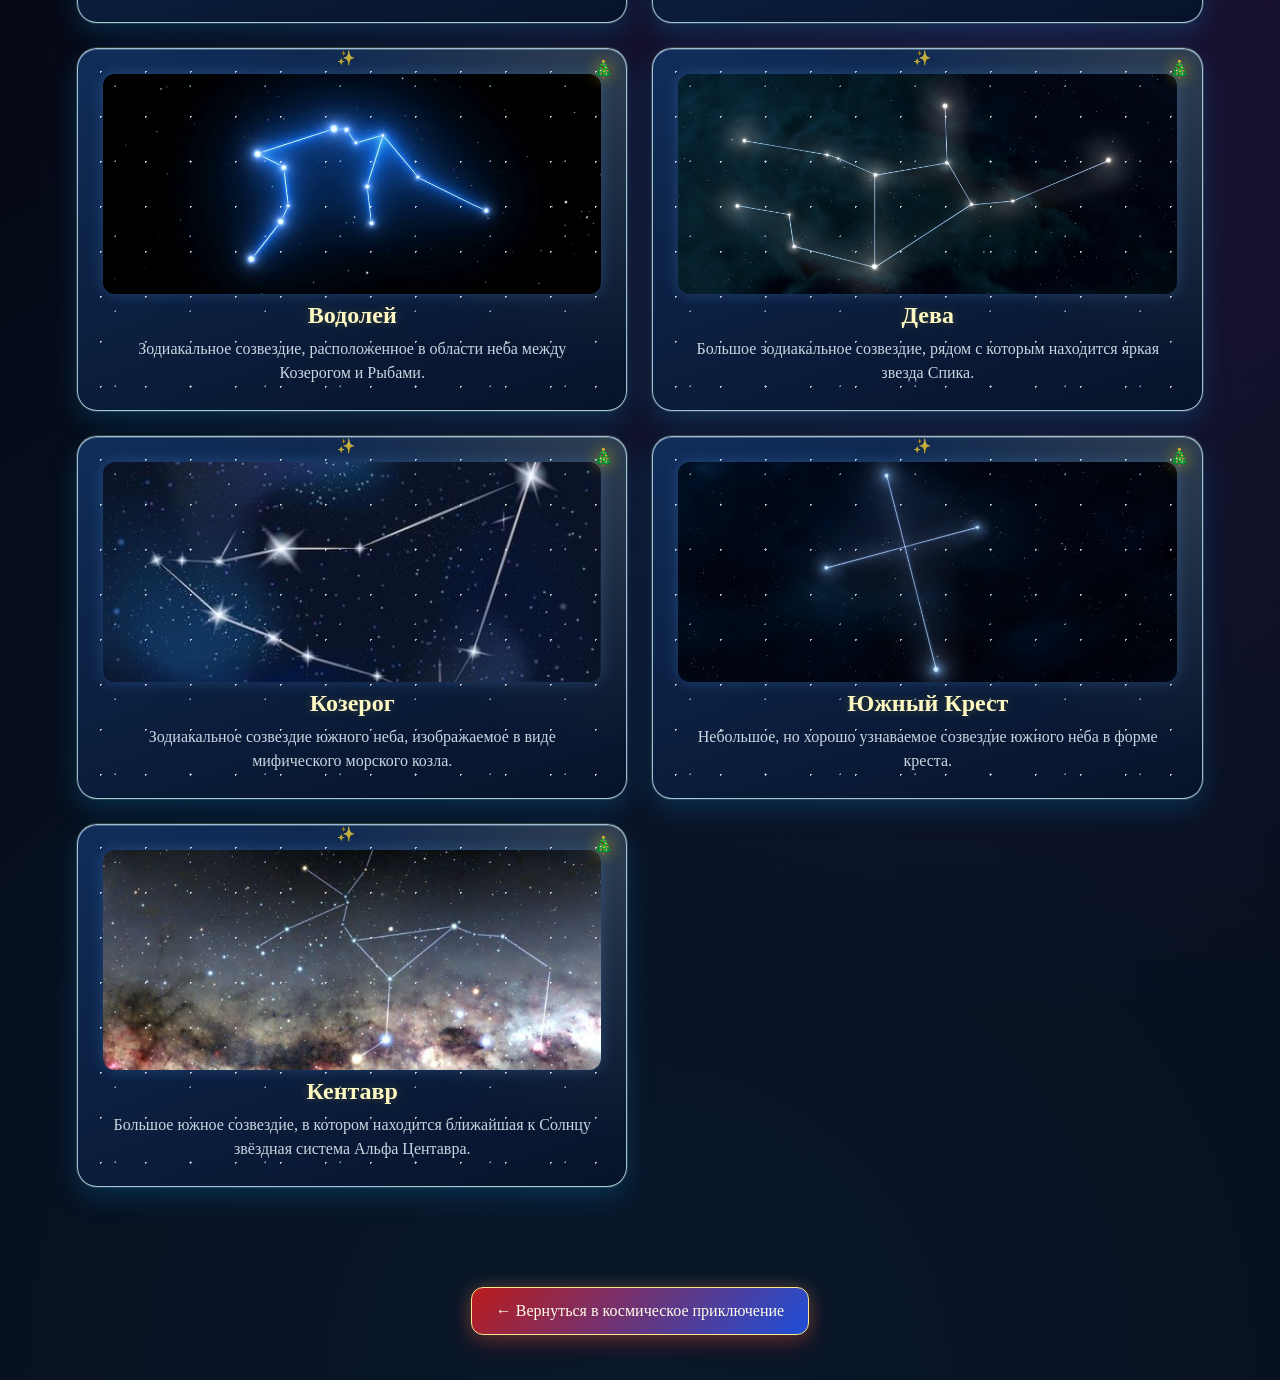
==== commit 011df455: "Add files via upload" ====
--- a/constellations.html
+++ b/constellations.html
@@ -2,28 +2,28 @@
 <html lang="ru">
 
 <head>
-    <link rel="stylesheet" href="halloween-decorations.css">
     <meta charset="UTF-8">
     <meta name="viewport" content="width=device-width, initial-scale=1.0">
-
     <title id="pageTitle">Мечты Чарли Морнингстар</title>
 
     <link rel="stylesheet" href="constellations.css">
+    <link rel="stylesheet" href="halloween-decorations.css">
+    <link rel="stylesheet" href="winter-theme.css">
+</head>
+
+<body>
+
 <div class="halloween-scene intro-halloween-scene" aria-hidden="true">
-    <img src="images/hallowen_pumpkin.jpg" class="intro-pumpkin" alt="">
-    <img src="images/natural.skull" class="intro-skull" alt="">
+    <div class="halloween-background"></div>
+    <div class="halloween-stars"></div>
+    <div class="halloween-moon"></div>
+    <div class="halloween-pumpkin"></div>
 </div>
 
-</head>
-<script src="constellations.js"></script>
-<script src="halloween-decorations.js"></script>
-<body>
-
 <div id="constellation-modal" class="modal">
-
     <div class="modal-content">
-
         <button
+            type="button"
             class="modal-close"
             onclick="closeModal()"
         >
@@ -39,1032 +39,434 @@
         <h2 id="modal-title"></h2>
 
         <p id="modal-description"></p>
-
     </div>
-
 </div>
 
-
-<script>
-
-let currentConstellation = null;
-
-
-function openModal(title, image) {
-
-    currentConstellation = title;
-
-    const data =
-        constellationPageTranslations[currentLanguage] ||
-        constellationPageTranslations.ru;
-
-
-    const translatedTitle =
-        data.names?.[title] || title;
-
-
-    const translatedDescription =
-        data.descriptions?.[title] || "";
-
-
-    document.getElementById(
-        "modal-title"
-    ).textContent =
-        translatedTitle;
-
-
-    document.getElementById(
-        "modal-image"
-    ).src =
-        image;
-
-
-    document.getElementById(
-        "modal-image"
-    ).alt =
-        translatedTitle;
-
-
-    document.getElementById(
-        "modal-description"
-    ).textContent =
-        translatedDescription;
-
-
-    document.getElementById(
-        "constellation-modal"
-    ).style.display =
-        "flex";
-}
-
-
-function closeModal() {
-
-    document.getElementById(
-        "constellation-modal"
-    ).style.display =
-        "none";
-}
-
-
-document.addEventListener(
-    "DOMContentLoaded",
-    function () {
-
-        const modal =
-            document.getElementById(
-                "constellation-modal"
-            );
-
-
-        modal.addEventListener(
-            "click",
-            function (event) {
-
-                if (event.target === this) {
-                    closeModal();
-                }
-
-            }
-        );
-
-
-        document.addEventListener(
-            "keydown",
-            function (event) {
-
-                if (event.key === "Escape") {
-                    closeModal();
-                }
-
-            }
-        );
-
-    }
-);
-
-</script>
-
-
 <div class="space-background">
-
     <div class="stars"></div>
-
     <div class="meteor meteor-1"></div>
-
     <div class="meteor meteor-2"></div>
-
     <div class="meteor meteor-3"></div>
-
 </div>
 
-
 <header class="constellation-header">
-
-
     <div class="language-menu">
-
-
         <button
+            type="button"
             class="language-button"
             id="languageButton"
             onclick="toggleLanguageMenu()"
         >
-
             <img
                 src="images/russia.png"
                 alt="Русский"
             >
-
             Русский
-
         </button>
-
 
         <div
             class="language-dropdown"
             id="languageDropdown"
         >
-
-
-            <button
-                onclick="changeLanguage('ru')"
-            >
-
-                <img
-                    src="images/russia.png"
-                    alt="Русский"
-                >
-
+            <button type="button" onclick="changeLanguage('ru')">
+                <img src="images/russia.png" alt="Русский">
                 Русский
-
-            </button>
-
-
-            <button
-                onclick="changeLanguage('kk')"
-            >
-
-                <img
-                    src="images/kazakhstan.png"
-                    alt="Қазақша"
-                >
-
+            </button>
+
+            <button type="button" onclick="changeLanguage('kk')">
+                <img src="images/kazakhstan.png" alt="Қазақша">
                 Қазақша
-
-            </button>
-
-
-            <button
-                onclick="changeLanguage('cs')"
-            >
-
-                <img
-                    src="images/czechia.png"
-                    alt="Čeština"
-                >
-
+            </button>
+
+            <button type="button" onclick="changeLanguage('cs')">
+                <img src="images/czechia.png" alt="Čeština">
                 Čeština
-
-            </button>
-
-
-            <button
-                onclick="changeLanguage('en')"
-            >
-
-                <img
-                    src="images/usa.png"
-                    alt="English"
-                >
-
+            </button>
+
+            <button type="button" onclick="changeLanguage('en')">
+                <img src="images/usa.png" alt="English">
                 English
-
-            </button>
-
-
-            <button
-                onclick="changeLanguage('de')"
-            >
-
-                <img
-                    src="images/germany.png"
-                    alt="Deutsch"
-                >
-
+            </button>
+
+            <button type="button" onclick="changeLanguage('de')">
+                <img src="images/germany.png" alt="Deutsch">
                 Deutsch
-
-            </button>
-
-
-            <button
-                onclick="changeLanguage('fr')"
-            >
-
-                <img
-                    src="images/france.png"
-                    alt="Français"
-                >
-
+            </button>
+
+            <button type="button" onclick="changeLanguage('fr')">
+                <img src="images/france.png" alt="Français">
                 Français
-
-            </button>
-<button
-    onclick="changeLanguage('es')"
->
-
-    <img
-        src="images/spain.jpg"
-        alt="Español"
-    >
-
-    Español
-
-</button>
-
-
-<button
-    onclick="changeLanguage('it')"
->
-
-    <img
-        src="images/italy.jpg"
-        alt="Italiano"
-    >
-
-    Italiano
-
-</button>
-<button onclick="changeLanguage('pl')">
-    <img src="images/poland.png" alt="Polski">
-    Polski
-</button>
-
-<button onclick="changeLanguage('nl')">
-    <img src="images/netherlands.png" alt="Nederlands">
-    Nederlands
-</button>
-
-        </div>
-
+            </button>
+
+            <button type="button" onclick="changeLanguage('es')">
+                <img src="images/spain.jpg" alt="Español">
+                Español
+            </button>
+
+            <button type="button" onclick="changeLanguage('it')">
+                <img src="images/italy.jpg" alt="Italiano">
+                Italiano
+            </button>
+
+            <button type="button" onclick="changeLanguage('pl')">
+                <img src="images/poland.png" alt="Polski">
+                Polski
+            </button>
+
+            <button type="button" onclick="changeLanguage('nl')">
+                <img src="images/netherlands.png" alt="Nederlands">
+                Nederlands
+            </button>
+        </div>
     </div>
-
 
     <h1 id="constellationTitle">
         ✨ Мечты Чарли Морнингстар
     </h1>
 
-
     <p id="constellationSubtitle">
-
         Добро пожаловать в мир созвездий
-
     </p>
-
-
 </header>
 
-
 <main class="constellation-space">
-
-
     <div class="constellation-list">
-
-
         <!-- Большая Медведица -->
-
         <div
             class="constellation-card"
             data-constellation="Большая Медведица"
-            onclick="openModal(
-                'Большая Медведица',
-                './images/big_dipper.jpg'
-            )"
-        >
-
-            <img
-                src="./images/big_dipper.jpg"
-                alt="Большая Медведица"
-            >
-
-
-            <h2
-                data-original-name="Большая Медведица"
-            >
-
-                Большая Медведица
-
-            </h2>
-
-
-            <p
-                class="constellation-description"
-                data-original-name="Большая Медведица"
-            >
-
+            onclick="openModal('Большая Медведица', './images/big_dipper.jpg')"
+        >
+            <img src="./images/big_dipper.jpg" alt="Большая Медведица">
+            <h2 data-original-name="Большая Медведица">Большая Медведица</h2>
+            <p class="constellation-description" data-original-name="Большая Медведица">
                 Одно из самых узнаваемых созвездий северного неба.
-
-            </p>
-
-        </div>
-
-
+            </p>
+        </div>
 
         <!-- Малая Медведица -->
-
         <div
             class="constellation-card"
             data-constellation="Малая Медведица"
-            onclick="openModal(
-                'Малая Медведица',
-                './images/ursa_minor.jpg'
-            )"
-        >
-
-            <img
-                src="./images/ursa_minor.jpg"
-                alt="Малая Медведица"
-            >
-
-
-            <h2
-                data-original-name="Малая Медведица"
-            >
-
-                Малая Медведица
-
-            </h2>
-
-
-            <p
-                class="constellation-description"
-                data-original-name="Малая Медведица"
-            >
-
+            onclick="openModal('Малая Медведица', './images/ursa_minor.jpg')"
+        >
+            <img src="./images/ursa_minor.jpg" alt="Малая Медведица">
+            <h2 data-original-name="Малая Медведица">Малая Медведица</h2>
+            <p class="constellation-description" data-original-name="Малая Медведица">
                 Известное северное созвездие, в котором находится Полярная звезда.
-
-            </p>
-
-        </div>
-
-
+            </p>
+        </div>
 
         <!-- Орион -->
-
         <div
             class="constellation-card"
             data-constellation="Орион"
-            onclick="openModal(
-                'Орион',
-                './images/orion.jpg'
-            )"
-        >
-
-            <img
-                src="./images/orion.jpg"
-                alt="Орион"
-            >
-
-
-            <h2
-                data-original-name="Орион"
-            >
-
-                Орион
-
-            </h2>
-
-
-            <p
-                class="constellation-description"
-                data-original-name="Орион"
-            >
-
+            onclick="openModal('Орион', './images/orion.jpg')"
+        >
+            <img src="./images/orion.jpg" alt="Орион">
+            <h2 data-original-name="Орион">Орион</h2>
+            <p class="constellation-description" data-original-name="Орион">
                 Яркое и легко узнаваемое созвездие зимнего неба.
-
-            </p>
-
-        </div>
-
-
+            </p>
+        </div>
 
         <!-- Кассиопея -->
-
         <div
             class="constellation-card"
             data-constellation="Кассиопея"
-            onclick="openModal(
-                'Кассиопея',
-                './images/cassiopeia.jpg'
-            )"
-        >
-
-            <img
-                src="./images/cassiopeia.jpg"
-                alt="Кассиопея"
-            >
-
-
-            <h2
-                data-original-name="Кассиопея"
-            >
-
-                Кассиопея
-
-            </h2>
-
-
-            <p
-                class="constellation-description"
-                data-original-name="Кассиопея"
-            >
-
+            onclick="openModal('Кассиопея', './images/cassiopeia.jpg')"
+        >
+            <img src="./images/cassiopeia.jpg" alt="Кассиопея">
+            <h2 data-original-name="Кассиопея">Кассиопея</h2>
+            <p class="constellation-description" data-original-name="Кассиопея">
                 Созвездие северного неба, узнаваемое по характерной форме буквы W.
-
-            </p>
-
-        </div>
-
-
+            </p>
+        </div>
 
         <!-- Лебедь -->
-
         <div
             class="constellation-card"
             data-constellation="Лебедь"
-            onclick="openModal(
-                'Лебедь',
-                './images/cygnus.jpg'
-            )"
-        >
-
-            <img
-                src="./images/cygnus.jpg"
-                alt="Лебедь"
-            >
-
-
-            <h2
-                data-original-name="Лебедь"
-            >
-
-                Лебедь
-
-            </h2>
-
-
-            <p
-                class="constellation-description"
-                data-original-name="Лебедь"
-            >
-
+            onclick="openModal('Лебедь', './images/cygnus.jpg')"
+        >
+            <img src="./images/cygnus.jpg" alt="Лебедь">
+            <h2 data-original-name="Лебедь">Лебедь</h2>
+            <p class="constellation-description" data-original-name="Лебедь">
                 Созвездие летнего неба, расположенное вдоль Млечного Пути.
-
-            </p>
-
-        </div>
-
-
+            </p>
+        </div>
 
         <!-- Лира -->
-
         <div
             class="constellation-card"
             data-constellation="Лира"
-            onclick="openModal(
-                'Лира',
-                './images/lyra.jpg'
-            )"
-        >
-
-            <img
-                src="./images/lyra.jpg"
-                alt="Лира"
-            >
-
-
-            <h2
-                data-original-name="Лира"
-            >
-
-                Лира
-
-            </h2>
-
-
-            <p
-                class="constellation-description"
-                data-original-name="Лира"
-            >
-
+            onclick="openModal('Лира', './images/lyra.jpg')"
+        >
+            <img src="./images/lyra.jpg" alt="Лира">
+            <h2 data-original-name="Лира">Лира</h2>
+            <p class="constellation-description" data-original-name="Лира">
                 Небольшое созвездие, известное яркой звездой Вега.
-
-            </p>
-
-        </div>
-
-
+            </p>
+        </div>
 
         <!-- Андромеда -->
-
         <div
             class="constellation-card"
             data-constellation="Андромеда"
-            onclick="openModal(
-                'Андромеда',
-                './images/andromeda.jpg'
-            )"
-        >
-
-            <img
-                src="./images/andromeda.jpg"
-                alt="Андромеда"
-            >
-
-
-            <h2
-                data-original-name="Андромеда"
-            >
-
-                Андромеда
-
-            </h2>
-
-
-            <p
-                class="constellation-description"
-                data-original-name="Андромеда"
-            >
-
+            onclick="openModal('Андромеда', './images/andromeda.jpg')"
+        >
+            <img src="./images/andromeda.jpg" alt="Андромеда">
+            <h2 data-original-name="Андромеда">Андромеда</h2>
+            <p class="constellation-description" data-original-name="Андромеда">
                 Северное созвездие, названное в честь героини древнегреческих мифов.
-
-            </p>
-
-        </div>
-
-
+            </p>
+        </div>
 
         <!-- Телец -->
-
         <div
             class="constellation-card"
             data-constellation="Телец"
-            onclick="openModal(
-                'Телец',
-                './images/taurus.jpg'
-            )"
-        >
-
-            <img
-                src="./images/taurus.jpg"
-                alt="Телец"
-            >
-
-
-            <h2
-                data-original-name="Телец"
-            >
-
-                Телец
-
-            </h2>
-
-
-            <p
-                class="constellation-description"
-                data-original-name="Телец"
-            >
-
+            onclick="openModal('Телец', './images/taurus.jpg')"
+        >
+            <img src="./images/taurus.jpg" alt="Телец">
+            <h2 data-original-name="Телец">Телец</h2>
+            <p class="constellation-description" data-original-name="Телец">
                 Созвездие зодиакального пояса, известное звездным скоплением Плеяды.
-
-            </p>
-
-        </div>
-
-
+            </p>
+        </div>
 
         <!-- Скорпион -->
-
         <div
             class="constellation-card"
             data-constellation="Скорпион"
-            onclick="openModal(
-                'Скорпион',
-                './images/scorpius.jpg'
-            )"
-        >
-
-            <img
-                src="./images/scorpius.jpg"
-                alt="Скорпион"
-            >
-
-
-            <h2
-                data-original-name="Скорпион"
-            >
-
-                Скорпион
-
-            </h2>
-
-
-            <p
-                class="constellation-description"
-                data-original-name="Скорпион"
-            >
-
+            onclick="openModal('Скорпион', './images/scorpius.jpg')"
+        >
+            <img src="./images/scorpius.jpg" alt="Скорпион">
+            <h2 data-original-name="Скорпион">Скорпион</h2>
+            <p class="constellation-description" data-original-name="Скорпион">
                 Яркое созвездие южной части неба с характерной изогнутой формой.
-
-            </p>
-
-        </div>
-
-
+            </p>
+        </div>
 
         <!-- Персей -->
-
         <div
             class="constellation-card"
             data-constellation="Персей"
-            onclick="openModal(
-                'Персей',
-                './images/perseus.jpg'
-            )"
-        >
-
-            <img
-                src="./images/perseus.jpg"
-                alt="Персей"
-            >
-
-
-            <h2
-                data-original-name="Персей"
-            >
-
-                Персей
-
-            </h2>
-
-
-            <p
-                class="constellation-description"
-                data-original-name="Персей"
-            >
-
+            onclick="openModal('Персей', './images/perseus.jpg')"
+        >
+            <img src="./images/perseus.jpg" alt="Персей">
+            <h2 data-original-name="Персей">Персей</h2>
+            <p class="constellation-description" data-original-name="Персей">
                 Созвездие северного неба, названное в честь героя древнегреческих мифов.
-
-            </p>
-
-        </div>
-<!-- Большой Пёс -->
-
-<div
-    class="constellation-card"
-    data-constellation="Большой Пёс"
-    onclick="openModal(
-        'Большой Пёс',
-        './images/canis_major.jpg'
-    )"
->
-
-    <img
-        src="./images/canis_major.jpg"
-        alt="Большой Пёс"
-    >
-
-    <h2
-        data-original-name="Большой Пёс"
-    >
-        Большой Пёс
-    </h2>
-
-    <p
-        class="constellation-description"
-        data-original-name="Большой Пёс"
-    >
-        Созвездие южного неба, в котором находится яркая звезда Сириус.
-    </p>
-
-</div>
-
-
-<!-- Стрелец -->
-
-<div
-    class="constellation-card"
-    data-constellation="Стрелец"
-    onclick="openModal(
-        'Стрелец',
-        './images/sagittarius.jpg'
-    )"
->
-
-    <img
-        src="./images/sagittarius.jpg"
-        alt="Стрелец"
-    >
-
-    <h2
-        data-original-name="Стрелец"
-    >
-        Стрелец
-    </h2>
-
-    <p
-        class="constellation-description"
-        data-original-name="Стрелец"
-    >
-        Зодиакальное созвездие, расположенное в направлении центра Млечного Пути.
-    </p>
-
-</div>
-
-
-<!-- Близнецы -->
-
-<div
-    class="constellation-card"
-    data-constellation="Близнецы"
-    onclick="openModal(
-        'Близнецы',
-        './images/gemini.jpg'
-    )"
->
-
-    <img
-        src="./images/gemini.jpg"
-        alt="Близнецы"
-    >
-
-    <h2
-        data-original-name="Близнецы"
-    >
-        Близнецы
-    </h2>
-
-    <p
-        class="constellation-description"
-        data-original-name="Близнецы"
-    >
-        Зодиакальное созвездие, известное яркими звёздами Кастор и Поллукс.
-    </p>
-
-</div>
-
-
-<!-- Лев -->
-
-<div
-    class="constellation-card"
-    data-constellation="Лев"
-    onclick="openModal(
-        'Лев',
-        './images/leo.jpg'
-    )"
->
-
-    <img
-        src="./images/leo.jpg"
-        alt="Лев"
-    >
-
-    <h2
-        data-original-name="Лев"
-    >
-        Лев
-    </h2>
-
-    <p
-        class="constellation-description"
-        data-original-name="Лев"
-    >
-        Зодиакальное созвездие, напоминающее фигуру льва.
-    </p>
-
-</div>
-
-
-<!-- Цефей -->
-
-<div
-    class="constellation-card"
-    data-constellation="Цефей"
-    onclick="openModal(
-        'Цефей',
-        './images/cepheus.jpg'
-    )"
->
-
-    <img
-        src="./images/cepheus.jpg"
-        alt="Цефей"
-    >
-
-    <h2
-        data-original-name="Цефей"
-    >
-        Цефей
-    </h2>
-
-    <p
-        class="constellation-description"
-        data-original-name="Цефей"
-    >
-        Созвездие северного неба, названное в честь царя из древнегреческой мифологии.
-    </p>
-
-</div>
-
-
-<!-- Пегас -->
-
-<div
-    class="constellation-card"
-    data-constellation="Пегас"
-    onclick="openModal(
-        'Пегас',
-        './images/pegasus.jpg'
-    )"
->
-
-    <img
-        src="./images/pegasus.jpg"
-        alt="Пегас"
-    >
-
-    <h2
-        data-original-name="Пегас"
-    >
-        Пегас
-    </h2>
-
-    <p
-        class="constellation-description"
-        data-original-name="Пегас"
-    >
-        Большое созвездие северного неба, названное в честь крылатого коня Пегаса.
-    </p>
-
-</div>
-<!-- Водолей -->
-
-<div
-    class="constellation-card"
-    data-constellation="Водолей"
-    onclick="openModal(
-        'Водолей',
-        './images/aquarius.jpg'
-    )"
->
-    <img
-        src="./images/aquarius.jpg"
-        alt="Водолей"
-    >
-
-    <h2 data-original-name="Водолей">
-        Водолей
-    </h2>
-
-    <p
-        class="constellation-description"
-        data-original-name="Водолей"
-    >
-        Зодиакальное созвездие, расположенное в области неба между Козерогом и Рыбами.
-    </p>
-</div>
-
-
-<!-- Дева -->
-
-<div
-    class="constellation-card"
-    data-constellation="Дева"
-    onclick="openModal(
-        'Дева',
-        './images/virgo.jpg'
-    )"
->
-    <img
-        src="./images/virgo.jpg"
-        alt="Дева"
-    >
-
-    <h2 data-original-name="Дева">
-        Дева
-    </h2>
-
-    <p
-        class="constellation-description"
-        data-original-name="Дева"
-    >
-        Большое зодиакальное созвездие, рядом с которым находится яркая звезда Спика.
-    </p>
-</div>
-
-
-<!-- Козерог -->
-
-<div
-    class="constellation-card"
-    data-constellation="Козерог"
-    onclick="openModal(
-        'Козерог',
-        './images/capricorn.jpg'
-    )"
->
-    <img
-        src="./images/capricorn.jpg"
-        alt="Козерог"
-    >
-
-    <h2 data-original-name="Козерог">
-        Козерог
-    </h2>
-
-    <p
-        class="constellation-description"
-        data-original-name="Козерог"
-    >
-        Зодиакальное созвездие южного неба, изображаемое в виде мифического морского козла.
-    </p>
-</div>
-
-
-<!-- Южный Крест -->
-
-<div
-    class="constellation-card"
-    data-constellation="Южный Крест"
-    onclick="openModal(
-        'Южный Крест',
-        './images/crux.jpg'
-    )"
->
-    <img
-        src="./images/crux.jpg"
-        alt="Южный Крест"
-    >
-
-    <h2 data-original-name="Южный Крест">
-        Южный Крест
-    </h2>
-
-    <p
-        class="constellation-description"
-        data-original-name="Южный Крест"
-    >
-        Небольшое, но хорошо узнаваемое созвездие южного неба в форме креста.
-    </p>
-</div>
-
-
-<!-- Кентавр -->
-
-<div
-    class="constellation-card"
-    data-constellation="Кентавр"
-    onclick="openModal(
-        'Кентавр',
-        './images/centaurus.jpg'
-    )"
->
-    <img
-        src="./images/centaurus.jpg"
-        alt="Кентавр"
-    >
-
-    <h2 data-original-name="Кентавр">
-        Кентавр
-    </h2>
-
-    <p
-        class="constellation-description"
-        data-original-name="Кентавр"
-    >
-        Большое южное созвездие, в котором находится ближайшая к Солнцу звёздная система Альфа Центавра.
-    </p>
-</div>
-
+            </p>
+        </div>
+
+        <!-- Большой Пёс -->
+        <div
+            class="constellation-card"
+            data-constellation="Большой Пёс"
+            onclick="openModal('Большой Пёс', './images/canis_major.jpg')"
+        >
+            <img src="./images/canis_major.jpg" alt="Большой Пёс">
+            <h2 data-original-name="Большой Пёс">Большой Пёс</h2>
+            <p class="constellation-description" data-original-name="Большой Пёс">
+                Созвездие южного неба, в котором находится яркая звезда Сириус.
+            </p>
+        </div>
+
+        <!-- Стрелец -->
+        <div
+            class="constellation-card"
+            data-constellation="Стрелец"
+            onclick="openModal('Стрелец', './images/sagittarius.jpg')"
+        >
+            <img src="./images/sagittarius.jpg" alt="Стрелец">
+            <h2 data-original-name="Стрелец">Стрелец</h2>
+            <p class="constellation-description" data-original-name="Стрелец">
+                Зодиакальное созвездие, расположенное в направлении центра Млечного Пути.
+            </p>
+        </div>
+
+        <!-- Близнецы -->
+        <div
+            class="constellation-card"
+            data-constellation="Близнецы"
+            onclick="openModal('Близнецы', './images/gemini.jpg')"
+        >
+            <img src="./images/gemini.jpg" alt="Близнецы">
+            <h2 data-original-name="Близнецы">Близнецы</h2>
+            <p class="constellation-description" data-original-name="Близнецы">
+                Зодиакальное созвездие, известное яркими звёздами Кастор и Поллукс.
+            </p>
+        </div>
+
+        <!-- Лев -->
+        <div
+            class="constellation-card"
+            data-constellation="Лев"
+            onclick="openModal('Лев', './images/leo.jpg')"
+        >
+            <img src="./images/leo.jpg" alt="Лев">
+            <h2 data-original-name="Лев">Лев</h2>
+            <p class="constellation-description" data-original-name="Лев">
+                Зодиакальное созвездие, напоминающее фигуру льва.
+            </p>
+        </div>
+
+        <!-- Цефей -->
+        <div
+            class="constellation-card"
+            data-constellation="Цефей"
+            onclick="openModal('Цефей', './images/cepheus.jpg')"
+        >
+            <img src="./images/cepheus.jpg" alt="Цефей">
+            <h2 data-original-name="Цефей">Цефей</h2>
+            <p class="constellation-description" data-original-name="Цефей">
+                Созвездие северного неба, названное в честь царя из древнегреческой мифологии.
+            </p>
+        </div>
+
+        <!-- Пегас -->
+        <div
+            class="constellation-card"
+            data-constellation="Пегас"
+            onclick="openModal('Пегас', './images/pegasus.jpg')"
+        >
+            <img src="./images/pegasus.jpg" alt="Пегас">
+            <h2 data-original-name="Пегас">Пегас</h2>
+            <p class="constellation-description" data-original-name="Пегас">
+                Большое созвездие северного неба, названное в честь крылатого коня Пегаса.
+            </p>
+        </div>
+
+        <!-- Водолей -->
+        <div
+            class="constellation-card"
+            data-constellation="Водолей"
+            onclick="openModal('Водолей', './images/aquarius.jpg')"
+        >
+            <img src="./images/aquarius.jpg" alt="Водолей">
+            <h2 data-original-name="Водолей">Водолей</h2>
+            <p class="constellation-description" data-original-name="Водолей">
+                Зодиакальное созвездие, расположенное в области неба между Козерогом и Рыбами.
+            </p>
+        </div>
+
+        <!-- Дева -->
+        <div
+            class="constellation-card"
+            data-constellation="Дева"
+            onclick="openModal('Дева', './images/virgo.jpg')"
+        >
+            <img src="./images/virgo.jpg" alt="Дева">
+            <h2 data-original-name="Дева">Дева</h2>
+            <p class="constellation-description" data-original-name="Дева">
+                Большое зодиакальное созвездие, рядом с которым находится яркая звезда Спика.
+            </p>
+        </div>
+
+        <!-- Козерог -->
+        <div
+            class="constellation-card"
+            data-constellation="Козерог"
+            onclick="openModal('Козерог', './images/capricorn.jpg')"
+        >
+            <img src="./images/capricorn.jpg" alt="Козерог">
+            <h2 data-original-name="Козерог">Козерог</h2>
+            <p class="constellation-description" data-original-name="Козерог">
+                Зодиакальное созвездие южного неба, изображаемое в виде мифического морского козла.
+            </p>
+        </div>
+
+        <!-- Южный Крест -->
+        <div
+            class="constellation-card"
+            data-constellation="Южный Крест"
+            onclick="openModal('Южный Крест', './images/crux.jpg')"
+        >
+            <img src="./images/crux.jpg" alt="Южный Крест">
+            <h2 data-original-name="Южный Крест">Южный Крест</h2>
+            <p class="constellation-description" data-original-name="Южный Крест">
+                Небольшое, но хорошо узнаваемое созвездие южного неба в форме креста.
+            </p>
+        </div>
+
+        <!-- Кентавр -->
+        <div
+            class="constellation-card"
+            data-constellation="Кентавр"
+            onclick="openModal('Кентавр', './images/centaurus.jpg')"
+        >
+            <img src="./images/centaurus.jpg" alt="Кентавр">
+            <h2 data-original-name="Кентавр">Кентавр</h2>
+            <p class="constellation-description" data-original-name="Кентавр">
+                Большое южное созвездие, в котором находится ближайшая к Солнцу звёздная система Альфа Центавра.
+            </p>
+        </div>
     </div>
-
 </main>
-
 
 <a
     href="index.html"
     class="back-button"
     id="constellationBack"
 >
-
     ← Вернуться в космическое приключение
-
 </a>
 
+<script>
+let currentConstellation = null;
+
+function openModal(title, image) {
+    currentConstellation = title;
+    const activeLang = window.currentLanguage || localStorage.getItem("siteLanguage") || "ru";
+    const dict = (typeof constellationPageTranslations !== "undefined")
+        ? (constellationPageTranslations[activeLang] || constellationPageTranslations.ru)
+        : null;
+
+    const translatedTitle = (dict && dict.names && dict.names[title]) || title;
+    const translatedDescription = (dict && dict.descriptions && dict.descriptions[title]) || "";
+
+    const modalTitle = document.getElementById("modal-title");
+    const modalImage = document.getElementById("modal-image");
+    const modalDescription = document.getElementById("modal-description");
+    const modal = document.getElementById("constellation-modal");
+
+    if (modalTitle) modalTitle.textContent = translatedTitle;
+    if (modalImage) {
+        modalImage.src = image;
+        modalImage.alt = translatedTitle;
+    }
+    if (modalDescription) modalDescription.textContent = translatedDescription;
+    if (modal) modal.style.display = "flex";
+}
+
+function closeModal() {
+    const modal = document.getElementById("constellation-modal");
+    if (modal) modal.style.display = "none";
+}
+
+document.addEventListener("DOMContentLoaded", function () {
+    const modal = document.getElementById("constellation-modal");
+    if (modal) {
+        modal.addEventListener("click", function (event) {
+            if (event.target === this) {
+                closeModal();
+            }
+        });
+    }
+
+    document.addEventListener("keydown", function (event) {
+        if (event.key === "Escape") {
+            closeModal();
+        }
+    });
+});
+</script>
 
 <script src="constellations.js"></script>
-
+<script src="halloween-decorations.js"></script>
+<script src="winter-theme.js"></script>
 
 </body>
 </html>
--- a/winter-theme.css
+++ b/winter-theme.css
@@ -0,0 +1,814 @@
+/* =========================================
+   ❄️ ЗИМНЯЯ ТЕМА — РАБОЧИЙ ВАРИАНТ
+   ========================================= */
+
+#winterThemeButton {
+    display: none;
+    position: fixed;
+    top: 162px;
+    left: 16px;
+    z-index: 2500;
+    padding: 10px 14px;
+    max-width: 260px;
+    border-radius: 14px;
+    border: 1px solid #7dd3fc;
+    background: #0f2442;
+    color: #e0f2fe;
+    font-size: 0.85rem;
+    font-weight: 600;
+    line-height: 1.3;
+    text-align: left;
+    cursor: pointer;
+}
+
+body.winter-home #winterThemeButton {
+    display: inline-block;
+}
+
+body.winter-mode #winterThemeButton {
+    background: linear-gradient(135deg, #1d4ed8, #991b1b);
+    border-color: #fde68a;
+    color: #ffffff;
+}
+
+/* Гирлянда сверху */
+#winterGarland {
+    display: none;
+    position: fixed;
+    top: 4px;
+    left: 0;
+    right: 0;
+    height: 26px;
+    pointer-events: none;
+    z-index: 900;
+    justify-content: space-around;
+    align-items: flex-start;
+    padding: 0 12px;
+}
+
+body.winter-mode #winterGarland {
+    display: flex;
+}
+
+#winterGarland span {
+    width: 11px;
+    height: 15px;
+    border-radius: 50% 50% 45% 45%;
+    margin-top: 3px;
+}
+
+#winterGarland span:nth-child(4n+1) { background: #fb7185; }
+#winterGarland span:nth-child(4n+2) { background: #facc15; }
+#winterGarland span:nth-child(4n+3) { background: #38bdf8; }
+#winterGarland span:nth-child(4n)   { background: #e2e8f0; }
+
+/* Падающий снег */
+#winterSnow {
+    display: none;
+    position: fixed;
+    inset: 0;
+    pointer-events: none;
+    z-index: 850;
+    overflow: hidden;
+}
+
+body.winter-mode #winterSnow {
+    display: block;
+}
+
+.w-flake {
+    position: fixed;
+    top: 0;
+    left: 0;
+    color: #f8fafc;
+    text-shadow: 0 0 10px rgba(186, 230, 253, 0.85);
+    pointer-events: none;
+    user-select: none;
+    will-change: transform, opacity;
+    animation-name: wFallFull;
+    animation-timing-function: linear;
+    animation-fill-mode: forwards;
+}
+
+@keyframes wFallFull {
+    0% {
+        transform: translate3d(0, -32px, 0) rotate(0deg);
+        opacity: 0.95;
+    }
+    80% {
+        opacity: 0.9;
+    }
+    95% {
+        opacity: 0.45;
+    }
+    100% {
+        transform: translate3d(var(--w-drift, 28px), calc(100vh + 72px), 0) rotate(180deg);
+        opacity: 0;
+    }
+}
+
+/* Сугроб снизу */
+#winterDrift {
+    display: none;
+    position: fixed;
+    left: 0;
+    right: 0;
+    bottom: 0;
+    height: 28px;
+    pointer-events: none;
+    z-index: 840;
+    background:
+        radial-gradient(ellipse 22% 90% at 15% 100%, rgba(224, 242, 254, 0.85), transparent 75%),
+        radial-gradient(ellipse 28% 95% at 45% 100%, rgba(240, 249, 255, 0.9), transparent 75%),
+        radial-gradient(ellipse 26% 95% at 75% 100%, rgba(224, 242, 254, 0.85), transparent 75%);
+}
+
+body.winter-mode #winterDrift {
+    display: block;
+}
+
+/* Дед Мороз на главной */
+#winterSanta {
+    display: none;
+    position: fixed;
+    top: 14%;
+    left: -240px;
+    width: 220px;
+    height: 76px;
+    pointer-events: none;
+    z-index: 1;
+    opacity: 0.75;
+    animation: wSantaFly 26s linear infinite;
+}
+
+body.winter-mode.winter-home #winterSanta {
+    display: block;
+}
+
+@keyframes wSantaFly {
+    0% { transform: translateX(-10vw) translateY(10px) scale(0.75); opacity: 0; }
+    10% { opacity: 0.75; }
+    50% { transform: translateX(55vw) translateY(-12px) scale(0.8); opacity: 0.75; }
+    90% { opacity: 0.65; }
+    100% { transform: translateX(120vw) translateY(8px) scale(0.75); opacity: 0; }
+}
+
+/* Шапки на планетах и спутниках */
+.w-hat-box {
+    position: relative;
+    display: inline-block;
+    max-width: 100%;
+    background: none;
+    border: none;
+    box-shadow: none;
+    padding: 0;
+}
+
+.w-hat-box img {
+    background: none;
+    border: none;
+    box-shadow: none;
+}
+
+.w-hat-svg {
+    display: none;
+    position: absolute;
+    top: -38px;
+    left: 50%;
+    width: 112px;
+    height: 82px;
+    transform: translateX(-45%) rotate(-12deg);
+    pointer-events: none;
+    z-index: 6;
+}
+
+body.winter-mode .w-hat-svg {
+    display: block;
+}
+
+body.winter-mode .w-hat-box--big .w-hat-svg {
+    top: -54px;
+    width: 156px;
+    height: 114px;
+    transform: translateX(-44%) rotate(-12deg);
+}
+
+/* Страница Чарли — зимний стиль */
+body.winter-mode.winter-charlie .constellation-header h1 {
+    color: #e0f2fe;
+    text-shadow:
+        0 0 12px rgba(125, 211, 252, 0.85),
+        0 0 28px rgba(56, 189, 248, 0.55);
+}
+
+body.winter-mode.winter-charlie .constellation-header p {
+    color: #bae6fd;
+}
+
+body.winter-mode.winter-charlie .constellation-card {
+    background: linear-gradient(155deg, rgba(14, 38, 74, 0.92), rgba(7, 19, 42, 0.96));
+    border-color: rgba(125, 211, 252, 0.75);
+    box-shadow: 0 0 18px rgba(56, 189, 248, 0.22);
+}
+
+body.winter-mode.winter-charlie .constellation-card:hover {
+    border-color: #fde68a;
+    box-shadow: 0 0 26px rgba(125, 211, 252, 0.45);
+}
+
+body.winter-mode.winter-charlie .constellation-card h2 {
+    color: #e0f2fe;
+}
+
+body.winter-mode.winter-charlie .back-button {
+    color: #e0f2fe;
+    background: rgba(14, 54, 108, 0.7);
+    border-color: rgba(125, 211, 252, 0.7);
+}
+
+/* Лаба Дэйва — зимние и новогодние цвета */
+body.winter-mode.winter-dave {
+    background:
+        radial-gradient(circle at 18% 15%, rgba(56, 189, 248, 0.22), transparent 35%),
+        radial-gradient(circle at 82% 25%, rgba(244, 63, 94, 0.16), transparent 35%),
+        linear-gradient(135deg, #071326, #0d2240, #091830);
+}
+
+body.winter-mode.winter-dave .lab-header {
+    background: linear-gradient(180deg, rgba(15, 41, 78, 0.95), rgba(9, 25, 52, 0.9));
+    border-bottom: 2px solid #7dd3fc;
+}
+
+body.winter-mode.winter-dave .lab-header h1,
+body.winter-mode.winter-dave .game-section h2,
+body.winter-mode.winter-dave .space-card h3 {
+    color: #fde68a;
+}
+
+body.winter-mode.winter-dave .garden-board {
+    background: #0b2447;
+    border-color: #fde68a;
+}
+
+body.winter-mode.winter-dave .garden-cell {
+    background: #1d4ed8;
+    border-color: #93c5fd;
+    color: #ffffff;
+}
+
+body.winter-mode.winter-dave .garden-cell:nth-child(even) {
+    background: #1e3a8a;
+}
+
+body.winter-mode.winter-dave .plant-choice.active,
+body.winter-mode.winter-dave .plant-choice:hover,
+body.winter-mode.winter-dave .space-card button,
+body.winter-mode.winter-dave .game-controls button {
+    background: linear-gradient(135deg, #be123c, #1d4ed8);
+    border-color: #fde68a;
+    color: #ffffff;
+}/* =========================================
+   ❄️ ЗИМНЯЯ ТЕМА — РАБОЧИЙ ВАРИАНТ
+   ========================================= */
+
+#winterThemeButton {
+    display: none;
+    position: fixed;
+    top: 162px;
+    left: 16px;
+    z-index: 2500;
+    padding: 10px 14px;
+    max-width: 260px;
+    border-radius: 14px;
+    border: 1px solid #7dd3fc;
+    background: #0f2442;
+    color: #e0f2fe;
+    font-size: 0.85rem;
+    font-weight: 600;
+    line-height: 1.3;
+    text-align: left;
+    cursor: pointer;
+}
+
+body.winter-home #winterThemeButton {
+    display: inline-block;
+}
+
+body.winter-mode #winterThemeButton {
+    background: linear-gradient(135deg, #1d4ed8, #991b1b);
+    border-color: #fde68a;
+    color: #ffffff;
+}
+
+/* Гирлянда сверху */
+#winterGarland {
+    display: none;
+    position: fixed;
+    top: 4px;
+    left: 0;
+    right: 0;
+    height: 26px;
+    pointer-events: none;
+    z-index: 900;
+    justify-content: space-around;
+    align-items: flex-start;
+    padding: 0 12px;
+}
+
+body.winter-mode #winterGarland {
+    display: flex;
+}
+
+#winterGarland span {
+    width: 11px;
+    height: 15px;
+    border-radius: 50% 50% 45% 45%;
+    margin-top: 3px;
+}
+
+#winterGarland span:nth-child(4n+1) { background: #fb7185; }
+#winterGarland span:nth-child(4n+2) { background: #facc15; }
+#winterGarland span:nth-child(4n+3) { background: #38bdf8; }
+#winterGarland span:nth-child(4n)   { background: #e2e8f0; }
+
+/* Падающий снег */
+#winterSnow {
+    display: none;
+    position: fixed;
+    inset: 0;
+    pointer-events: none;
+    z-index: 850;
+    overflow: hidden;
+}
+
+body.winter-mode #winterSnow {
+    display: block;
+}
+
+.w-flake {
+    position: fixed;
+    top: -28px;
+    color: #f0f9ff;
+    pointer-events: none;
+    user-select: none;
+    animation: wFall linear forwards;
+}
+
+@keyframes wFall {
+    0% {
+        transform: translateY(0) translateX(0);
+        opacity: 0.9;
+    }
+    90% {
+        opacity: 0.7;
+    }
+    100% {
+        transform: translateY(102vh) translateX(var(--w-drift, 24px));
+        opacity: 0;
+    }
+}
+
+/* Сугроб снизу */
+#winterDrift {
+    display: none;
+    position: fixed;
+    left: 0;
+    right: 0;
+    bottom: 0;
+    height: 28px;
+    pointer-events: none;
+    z-index: 840;
+    background:
+        radial-gradient(ellipse 22% 90% at 15% 100%, rgba(224, 242, 254, 0.85), transparent 75%),
+        radial-gradient(ellipse 28% 95% at 45% 100%, rgba(240, 249, 255, 0.9), transparent 75%),
+        radial-gradient(ellipse 26% 95% at 75% 100%, rgba(224, 242, 254, 0.85), transparent 75%);
+}
+
+body.winter-mode #winterDrift {
+    display: block;
+}
+
+/* Дед Мороз на главной */
+#winterSanta {
+    display: none;
+    position: fixed;
+    top: 14%;
+    left: -240px;
+    width: 220px;
+    height: 76px;
+    pointer-events: none;
+    z-index: 1;
+    opacity: 0.75;
+    animation: wSantaFly 26s linear infinite;
+}
+
+body.winter-mode.winter-home #winterSanta {
+    display: block;
+}
+
+@keyframes wSantaFly {
+    0% { transform: translateX(-10vw) translateY(10px) scale(0.75); opacity: 0; }
+    10% { opacity: 0.75; }
+    50% { transform: translateX(55vw) translateY(-12px) scale(0.8); opacity: 0.75; }
+    90% { opacity: 0.65; }
+    100% { transform: translateX(120vw) translateY(8px) scale(0.75); opacity: 0; }
+}
+
+/* Шапки на планетах и спутниках */
+.w-hat-box {
+    position: relative;
+    display: inline-block;
+    max-width: 100%;
+    background: none;
+    border: none;
+    box-shadow: none;
+    padding: 0;
+}
+
+.w-hat-box img {
+    background: none;
+    border: none;
+    box-shadow: none;
+}
+
+.w-hat-svg {
+    display: none;
+    position: absolute;
+    top: -38px;
+    left: 50%;
+    width: 112px;
+    height: 82px;
+    transform: translateX(-45%) rotate(-12deg);
+    pointer-events: none;
+    z-index: 6;
+}
+
+body.winter-mode .w-hat-svg {
+    display: block;
+}
+
+body.winter-mode .w-hat-box--big .w-hat-svg {
+    top: -54px;
+    width: 156px;
+    height: 114px;
+    transform: translateX(-44%) rotate(-12deg);
+}
+
+/* Страница Чарли — зимний стиль */
+body.winter-mode.winter-charlie .constellation-header h1 {
+    color: #e0f2fe;
+    text-shadow:
+        0 0 12px rgba(125, 211, 252, 0.85),
+        0 0 28px rgba(56, 189, 248, 0.55);
+}
+
+body.winter-mode.winter-charlie .constellation-header p {
+    color: #bae6fd;
+}
+
+body.winter-mode.winter-charlie .constellation-card {
+    background: linear-gradient(155deg, rgba(14, 38, 74, 0.92), rgba(7, 19, 42, 0.96));
+    border-color: rgba(125, 211, 252, 0.75);
+    box-shadow: 0 0 18px rgba(56, 189, 248, 0.22);
+}
+
+body.winter-mode.winter-charlie .constellation-card:hover {
+    border-color: #fde68a;
+    box-shadow: 0 0 26px rgba(125, 211, 252, 0.45);
+}
+
+body.winter-mode.winter-charlie .constellation-card h2 {
+    color: #e0f2fe;
+}
+
+body.winter-mode.winter-charlie .back-button {
+    color: #e0f2fe;
+    background: rgba(14, 54, 108, 0.7);
+    border-color: rgba(125, 211, 252, 0.7);
+}
+
+/* Лаба Дэйва — зимние и новогодние цвета */
+body.winter-mode.winter-dave {
+    background:
+        radial-gradient(circle at 18% 15%, rgba(56, 189, 248, 0.22), transparent 35%),
+        radial-gradient(circle at 82% 25%, rgba(244, 63, 94, 0.16), transparent 35%),
+        linear-gradient(135deg, #071326, #0d2240, #091830);
+}
+
+body.winter-mode.winter-dave .lab-header {
+    background: linear-gradient(180deg, rgba(15, 41, 78, 0.95), rgba(9, 25, 52, 0.9));
+    border-bottom: 2px solid #7dd3fc;
+}
+
+body.winter-mode.winter-dave .lab-header h1,
+body.winter-mode.winter-dave .game-section h2,
+body.winter-mode.winter-dave .space-card h3 {
+    color: #fde68a;
+}
+
+body.winter-mode.winter-dave .garden-board {
+    background: #0b2447;
+    border-color: #fde68a;
+}
+
+body.winter-mode.winter-dave .garden-cell {
+    background: #1d4ed8;
+    border-color: #93c5fd;
+    color: #ffffff;
+}
+
+body.winter-mode.winter-dave .garden-cell:nth-child(even) {
+    background: #1e3a8a;
+}
+
+body.winter-mode.winter-dave .plant-choice.active,
+body.winter-mode.winter-dave .plant-choice:hover,
+body.winter-mode.winter-dave .space-card button,
+body.winter-mode.winter-dave .game-controls button {
+    background: linear-gradient(135deg, #be123c, #1d4ed8);
+    border-color: #fde68a;
+    color: #ffffff;
+}
+/* Падающий снег до самого низа экрана */
+.w-flake {
+    position: fixed;
+    top: -32px;
+    color: #f0f9ff;
+    text-shadow: 0 0 8px rgba(186, 230, 253, 0.75);
+    pointer-events: none;
+    user-select: none;
+    will-change: transform, opacity;
+    animation: wFallFull linear forwards;
+}
+
+@keyframes wFallFull {
+    0% {
+        transform: translate3d(0, -32px, 0) rotate(0deg);
+        opacity: 0.92;
+    }
+    85% {
+        opacity: 0.8;
+    }
+    100% {
+        transform: translate3d(var(--w-drift, 28px), calc(100vh + 60px), 0) rotate(160deg);
+        opacity: 0;
+    }
+}
+
+/* Усиленное зимнее украшение страницы Чарли */
+body.winter-mode.winter-charlie .constellation-header {
+    background: linear-gradient(180deg, rgba(12, 35, 70, 0.88), rgba(7, 20, 44, 0.45));
+    border-bottom: 1px solid rgba(186, 230, 253, 0.35);
+    box-shadow: 0 10px 30px rgba(14, 165, 233, 0.16);
+}
+
+body.winter-mode.winter-charlie .constellation-header h1 {
+    color: #f0f9ff;
+    text-shadow:
+        0 0 14px rgba(125, 211, 252, 0.9),
+        0 0 32px rgba(56, 189, 248, 0.55);
+}
+
+body.winter-mode.winter-charlie .constellation-header p {
+    color: #bae6fd;
+}
+
+body.winter-mode.winter-charlie .constellation-card {
+    position: relative;
+    background: linear-gradient(160deg, rgba(16, 44, 86, 0.94), rgba(7, 19, 41, 0.97));
+    border: 1px solid rgba(125, 211, 252, 0.75);
+    box-shadow:
+        0 8px 24px rgba(2, 132, 199, 0.2),
+        inset 0 1px 0 rgba(255, 255, 255, 0.22);
+    transition: transform 0.25s ease, box-shadow 0.25s ease, border-color 0.25s ease;
+}
+
+body.winter-mode.winter-charlie .constellation-card::before {
+    content: "❄️";
+    position: absolute;
+    top: 10px;
+    right: 12px;
+    font-size: 1rem;
+    opacity: 0.9;
+    pointer-events: none;
+    filter: drop-shadow(0 0 6px rgba(186, 230, 253, 0.8));
+}
+
+body.winter-mode.winter-charlie .constellation-card:hover {
+    transform: translateY(-4px);
+    border-color: #fde68a;
+    box-shadow:
+        0 12px 28px rgba(56, 189, 248, 0.38),
+        0 0 18px rgba(253, 230, 138, 0.22);
+}
+
+body.winter-mode.winter-charlie .constellation-card h2 {
+    color: #e0f2fe;
+}
+
+body.winter-mode.winter-charlie .constellation-description {
+    color: #cbd5e1;
+}
+
+body.winter-mode.winter-charlie .back-button {
+    color: #f0f9ff;
+    background: linear-gradient(135deg, rgba(14, 54, 108, 0.85), rgba(30, 64, 175, 0.85));
+    border: 1px solid rgba(125, 211, 252, 0.8);
+    box-shadow: 0 6px 20px rgba(56, 189, 248, 0.25);
+}
+/* =========================================
+   🎄 СИЛЬНАЯ НОВОГОДНЯЯ АТМОСФЕРА — СТРАНИЦА ЧАРЛИ
+   ========================================= */
+
+body.winter-mode.winter-charlie #winterGarland {
+    height: 32px;
+    top: 2px;
+}
+
+body.winter-mode.winter-charlie #winterGarland span {
+    width: 13px;
+    height: 17px;
+    box-shadow: 0 2px 10px currentColor;
+    animation: wGarlandTwinkle 2.2s ease-in-out infinite alternate;
+}
+
+body.winter-mode.winter-charlie #winterGarland span:nth-child(4n+1) {
+    color: #fb7185;
+    animation-delay: 0s;
+}
+
+body.winter-mode.winter-charlie #winterGarland span:nth-child(4n+2) {
+    color: #facc15;
+    animation-delay: 0.45s;
+}
+
+body.winter-mode.winter-charlie #winterGarland span:nth-child(4n+3) {
+    color: #38bdf8;
+    animation-delay: 0.9s;
+}
+
+body.winter-mode.winter-charlie #winterGarland span:nth-child(4n) {
+    color: #4ade80;
+    animation-delay: 1.35s;
+}
+
+@keyframes wGarlandTwinkle {
+    0% {
+        filter: brightness(0.75);
+        transform: translateY(0) scale(0.95);
+    }
+    100% {
+        filter: brightness(1.35);
+        transform: translateY(2px) scale(1.06);
+    }
+}
+
+body.winter-mode.winter-charlie .constellation-header {
+    position: relative;
+    background:
+        radial-gradient(circle at 20% 20%, rgba(250, 204, 21, 0.14), transparent 45%),
+        radial-gradient(circle at 80% 30%, rgba(251, 113, 133, 0.14), transparent 45%),
+        linear-gradient(180deg, rgba(13, 38, 78, 0.94), rgba(7, 20, 44, 0.72));
+    border-bottom: 1px solid rgba(253, 230, 138, 0.45);
+    box-shadow:
+        0 12px 34px rgba(14, 165, 233, 0.22),
+        0 0 24px rgba(250, 204, 21, 0.12);
+}
+
+body.winter-mode.winter-charlie .constellation-header h1::before,
+body.winter-mode.winter-charlie .constellation-header h1::after {
+    content: " 🎄 ";
+    font-size: 0.88em;
+    filter: drop-shadow(0 0 8px rgba(250, 204, 21, 0.55));
+}
+
+body.winter-mode.winter-charlie .constellation-card {
+    position: relative;
+    background:
+        radial-gradient(circle at top right, rgba(253, 230, 138, 0.14), transparent 48%),
+        linear-gradient(160deg, rgba(17, 47, 92, 0.96), rgba(7, 19, 41, 0.98));
+    border: 1px solid rgba(186, 230, 253, 0.82);
+    box-shadow:
+        0 10px 26px rgba(2, 132, 199, 0.24),
+        0 0 0 1px rgba(253, 230, 138, 0.18),
+        inset 0 1px 0 rgba(255, 255, 255, 0.26);
+    transition: transform 0.28s ease, box-shadow 0.28s ease, border-color 0.28s ease;
+}
+
+body.winter-mode.winter-charlie .constellation-card::before {
+    content: "🎄";
+    position: absolute;
+    top: 10px;
+    right: 12px;
+    font-size: 1.05rem;
+    opacity: 0.95;
+    pointer-events: none;
+    z-index: 3;
+    filter: drop-shadow(0 0 8px rgba(250, 204, 21, 0.7));
+}
+
+body.winter-mode.winter-charlie .constellation-card::after {
+    content: "✨";
+    position: absolute;
+    bottom: 10px;
+    right: 12px;
+    font-size: 0.92rem;
+    opacity: 0.75;
+    pointer-events: none;
+    z-index: 3;
+}
+
+body.winter-mode.winter-charlie .constellation-card:hover {
+    transform: translateY(-5px) scale(1.01);
+    border-color: #fde68a;
+    box-shadow:
+        0 14px 32px rgba(56, 189, 248, 0.42),
+        0 0 22px rgba(250, 204, 21, 0.28);
+}
+
+body.winter-mode.winter-charlie .constellation-card h2 {
+    color: #fef9c3;
+    text-shadow: 0 0 10px rgba(253, 224, 71, 0.22);
+}
+
+body.winter-mode.winter-charlie #constellation-modal .modal-content {
+    background: linear-gradient(160deg, rgba(15, 41, 82, 0.98), rgba(7, 17, 36, 0.99));
+    border: 1px solid rgba(253, 230, 138, 0.65);
+    box-shadow:
+        0 20px 50px rgba(0, 0, 0, 0.65),
+        0 0 28px rgba(125, 211, 252, 0.25);
+}
+
+body.winter-mode.winter-charlie .back-button {
+    color: #fefce8;
+    background: linear-gradient(135deg, #b91c1c, #1d4ed8);
+    border: 1px solid #fde68a;
+    box-shadow:
+        0 8px 24px rgba(185, 28, 28, 0.35),
+        0 0 18px rgba(253, 230, 138, 0.22);
+}
+
+body.winter-mode.winter-charlie #winterDrift {
+    height: 36px;
+    background:
+        radial-gradient(ellipse 24% 95% at 14% 100%, rgba(240, 249, 255, 0.92), transparent 76%),
+        radial-gradient(ellipse 30% 100% at 42% 100%, rgba(224, 242, 254, 0.96), transparent 76%),
+        radial-gradient(ellipse 26% 95% at 72% 100%, rgba(240, 249, 255, 0.9), transparent 76%),
+        radial-gradient(ellipse 22% 90% at 92% 100%, rgba(186, 230, 253, 0.85), transparent 76%);
+}
+/* Густой и плавный снегопад до конца экрана */
+.w-flake {
+    position: fixed;
+    top: -36px;
+    color: #f8fafc;
+    text-shadow: 0 0 10px rgba(186, 230, 253, 0.85);
+    pointer-events: none;
+    user-select: none;
+    will-change: transform, opacity;
+    animation: wFallFull linear forwards;
+}
+
+@keyframes wFallFull {
+    0% {
+        transform: translate3d(0, -36px, 0) rotate(0deg);
+        opacity: 0.95;
+    }
+    75% {
+        opacity: 0.92;
+    }
+    92% {
+        opacity: 0.55;
+    }
+    100% {
+        transform: translate3d(var(--w-drift, 32px), calc(100vh + 80px), 0) rotate(180deg);
+        opacity: 0;
+    }
+}
+
+/* Объёмные сугробы внизу */
+#winterDrift {
+    display: none;
+    position: fixed;
+    left: -4%;
+    right: -4%;
+    bottom: -4px;
+    height: 64px;
+    pointer-events: none;
+    z-index: 845;
+    background:
+        radial-gradient(ellipse 20% 85% at 8% 100%, rgba(248, 250, 252, 0.96), transparent 74%),
+        radial-gradient(ellipse 26% 100% at 24% 100%, rgba(224, 242, 254, 0.98), transparent 76%),
+        radial-gradient(ellipse 22% 80% at 41% 100%, rgba(240, 249, 255, 0.95), transparent 74%),
+        radial-gradient(ellipse 30% 105% at 59% 100%, rgba(248, 250, 252, 0.99), transparent 78%),
+        radial-gradient(ellipse 24% 88% at 78% 100%, rgba(224, 242, 254, 0.96), transparent 75%),
+        radial-gradient(ellipse 21% 92% at 94% 100%, rgba(240, 249, 255, 0.94), transparent 75%);
+    filter: drop-shadow(0 -6px 14px rgba(186, 230, 253, 0.35));
+}
+
+body.winter-mode #winterDrift {
+    display: block;
+}
+
+body.winter-mode.winter-charlie #winterDrift {
+    height: 76px;
+}
